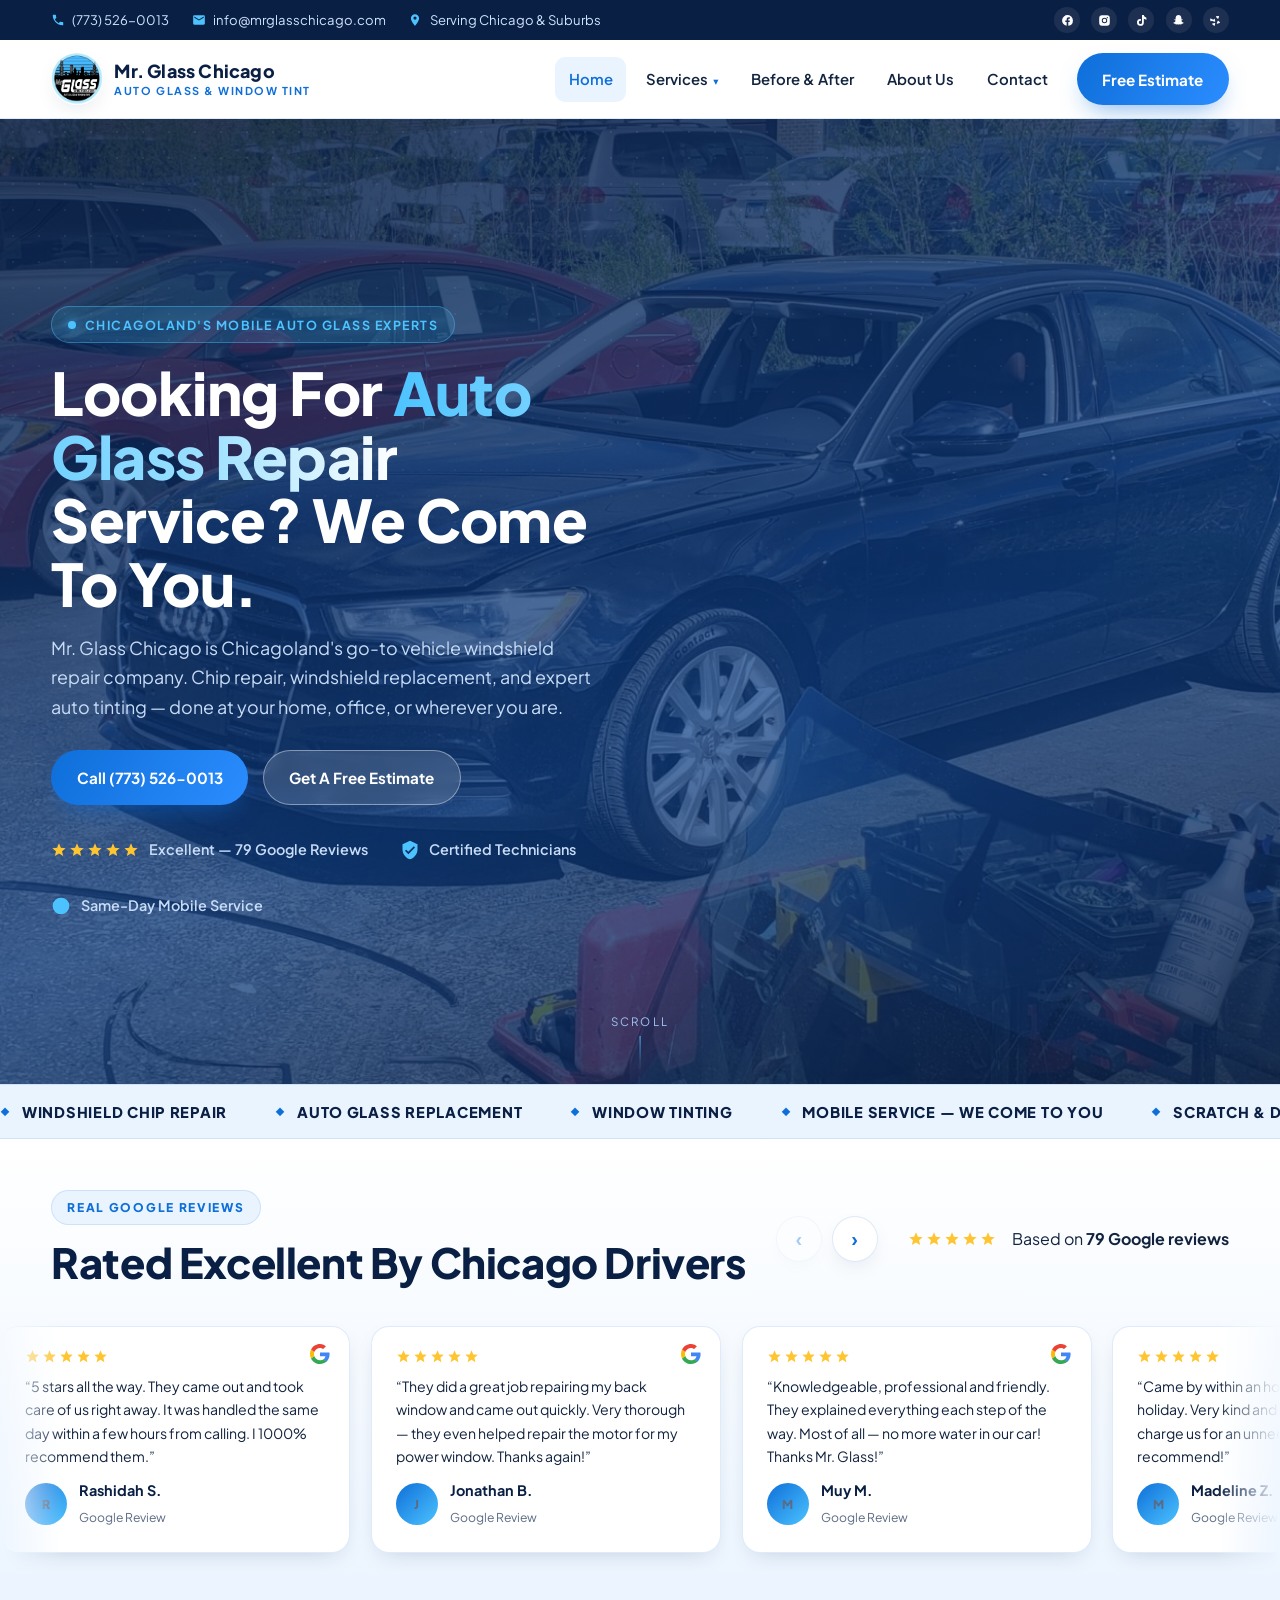
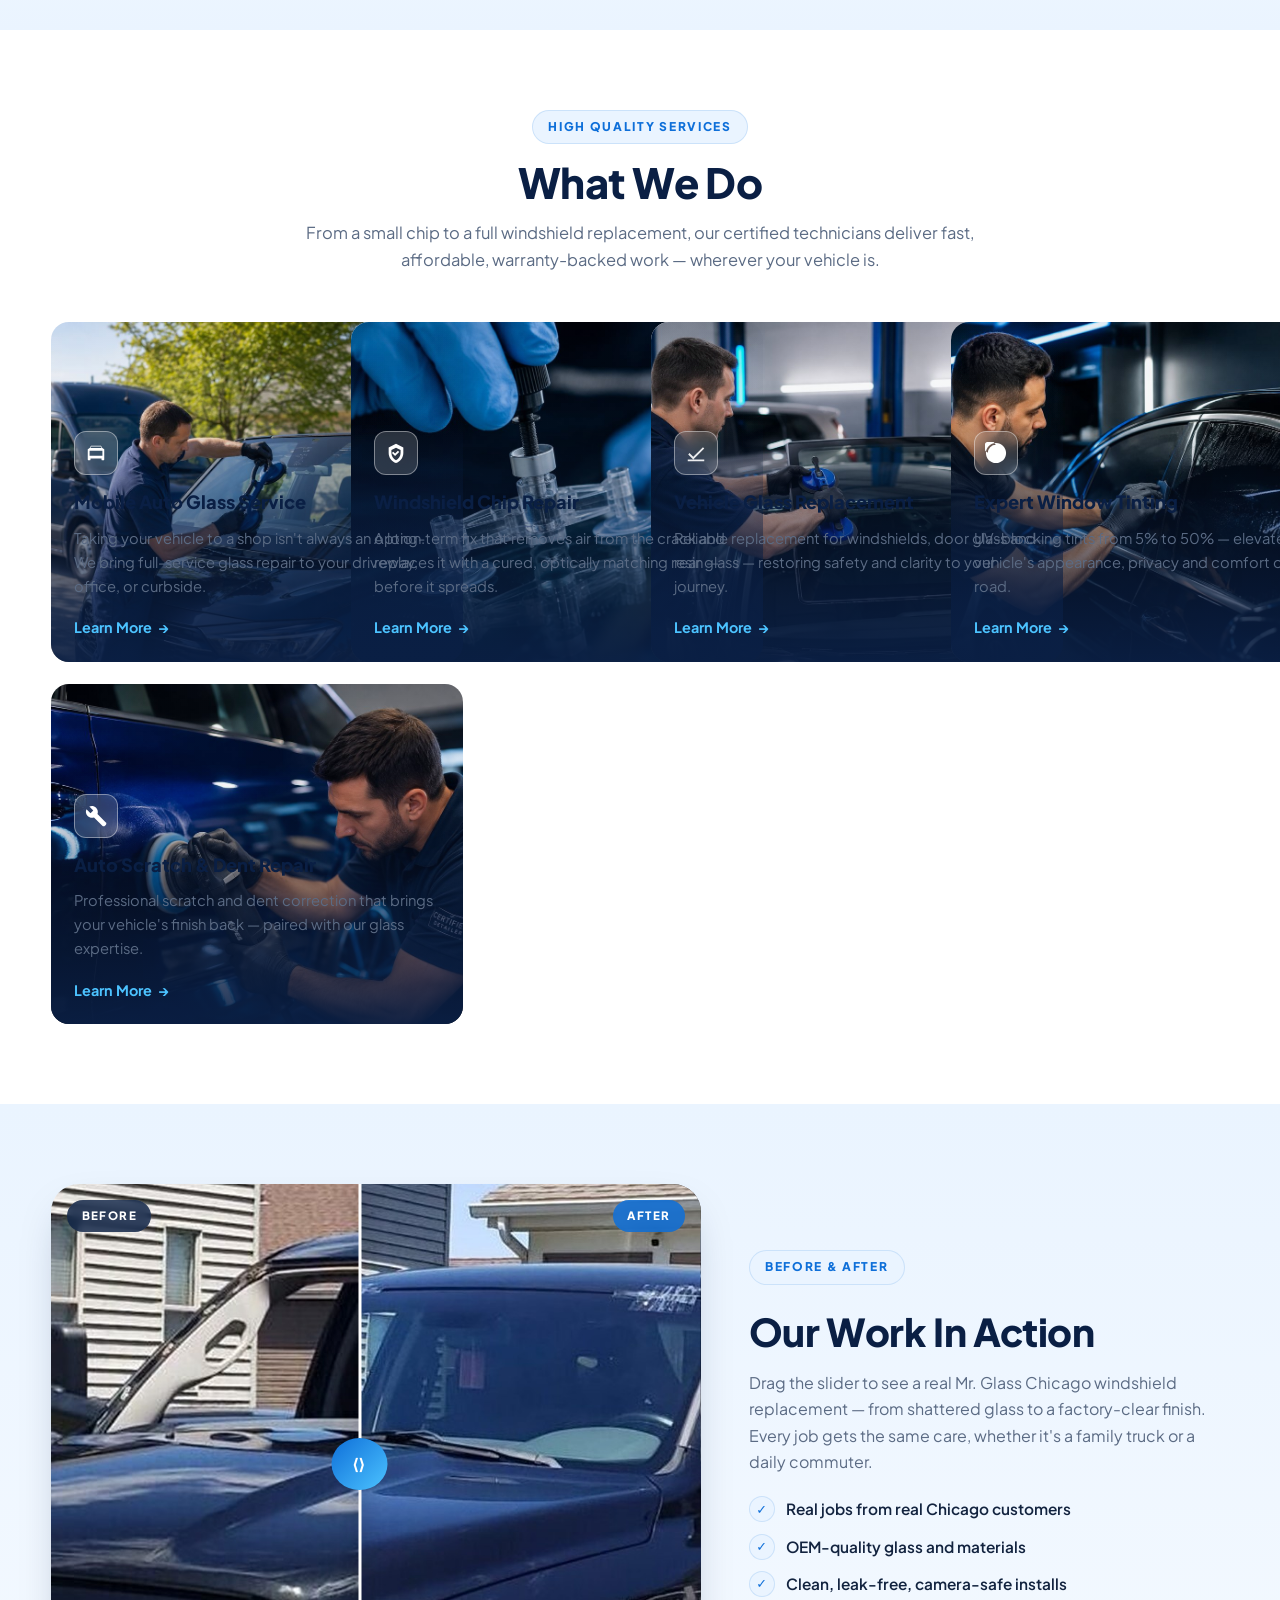
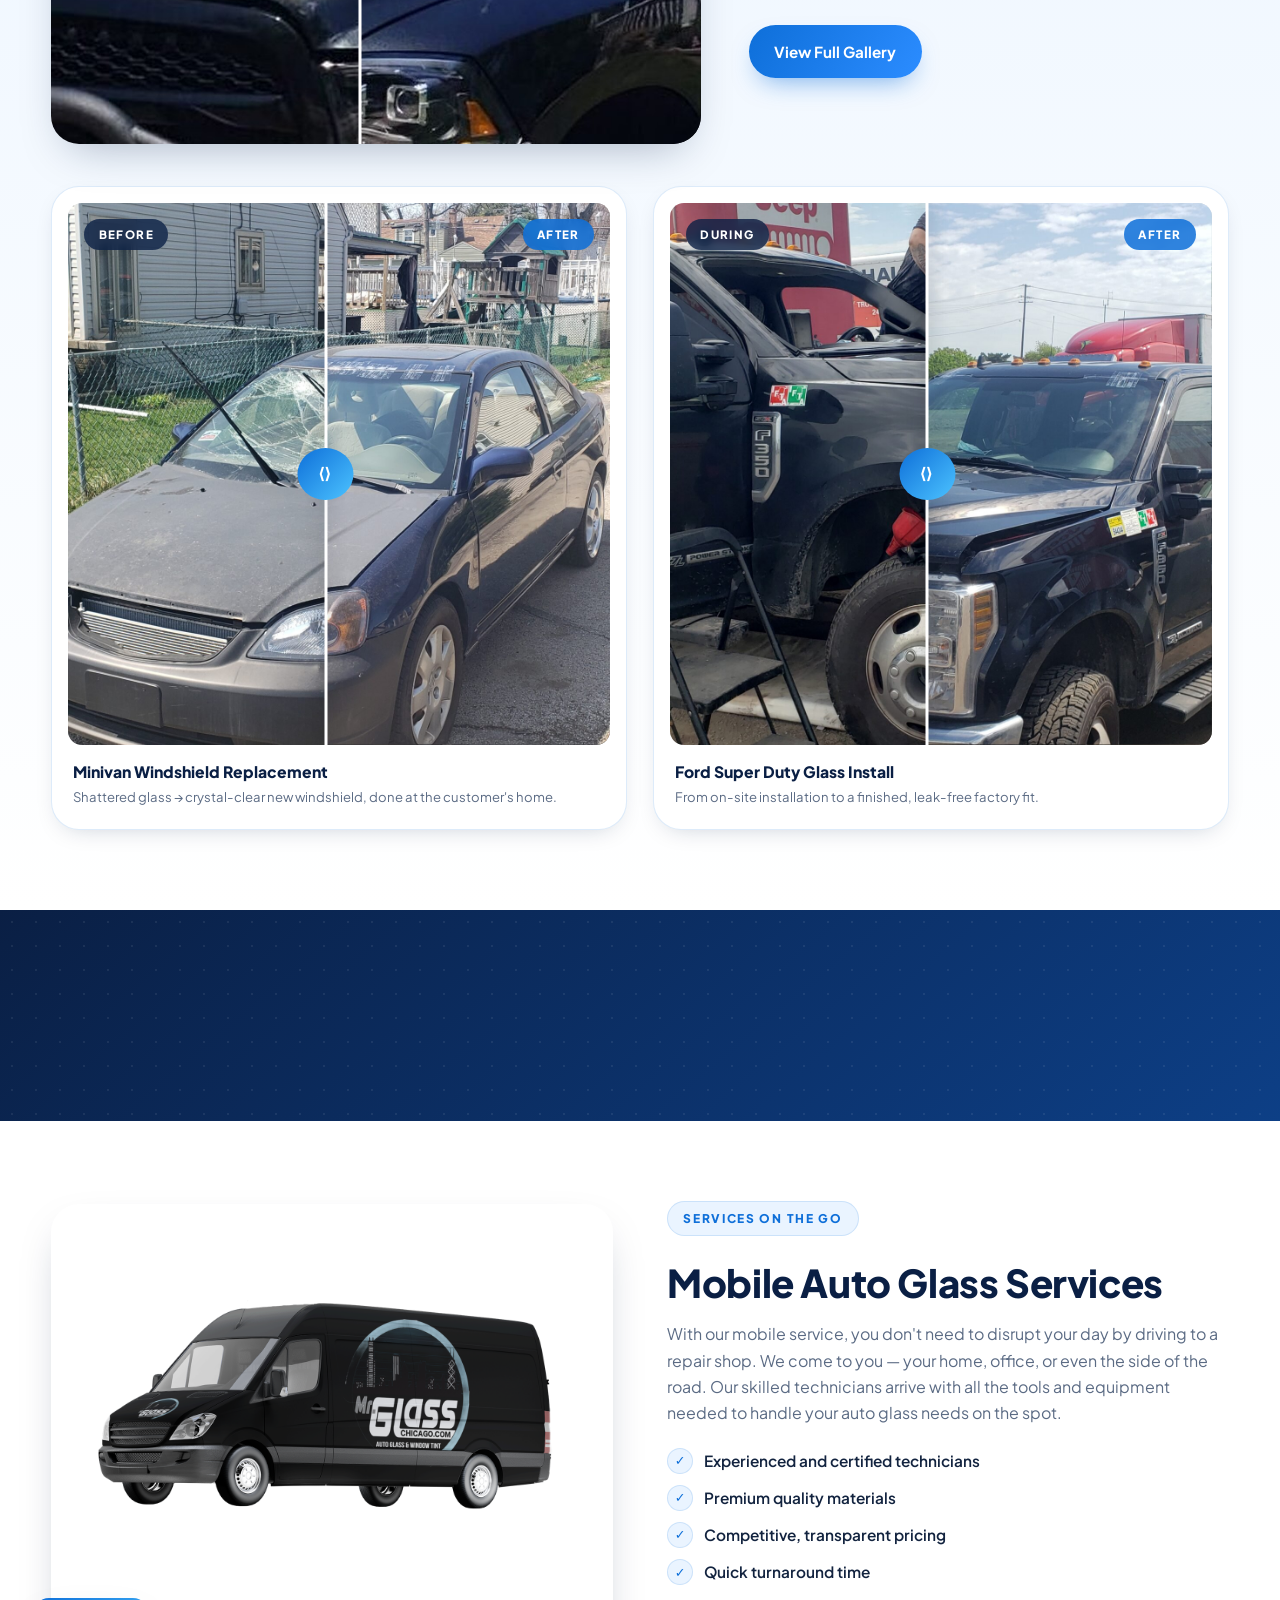
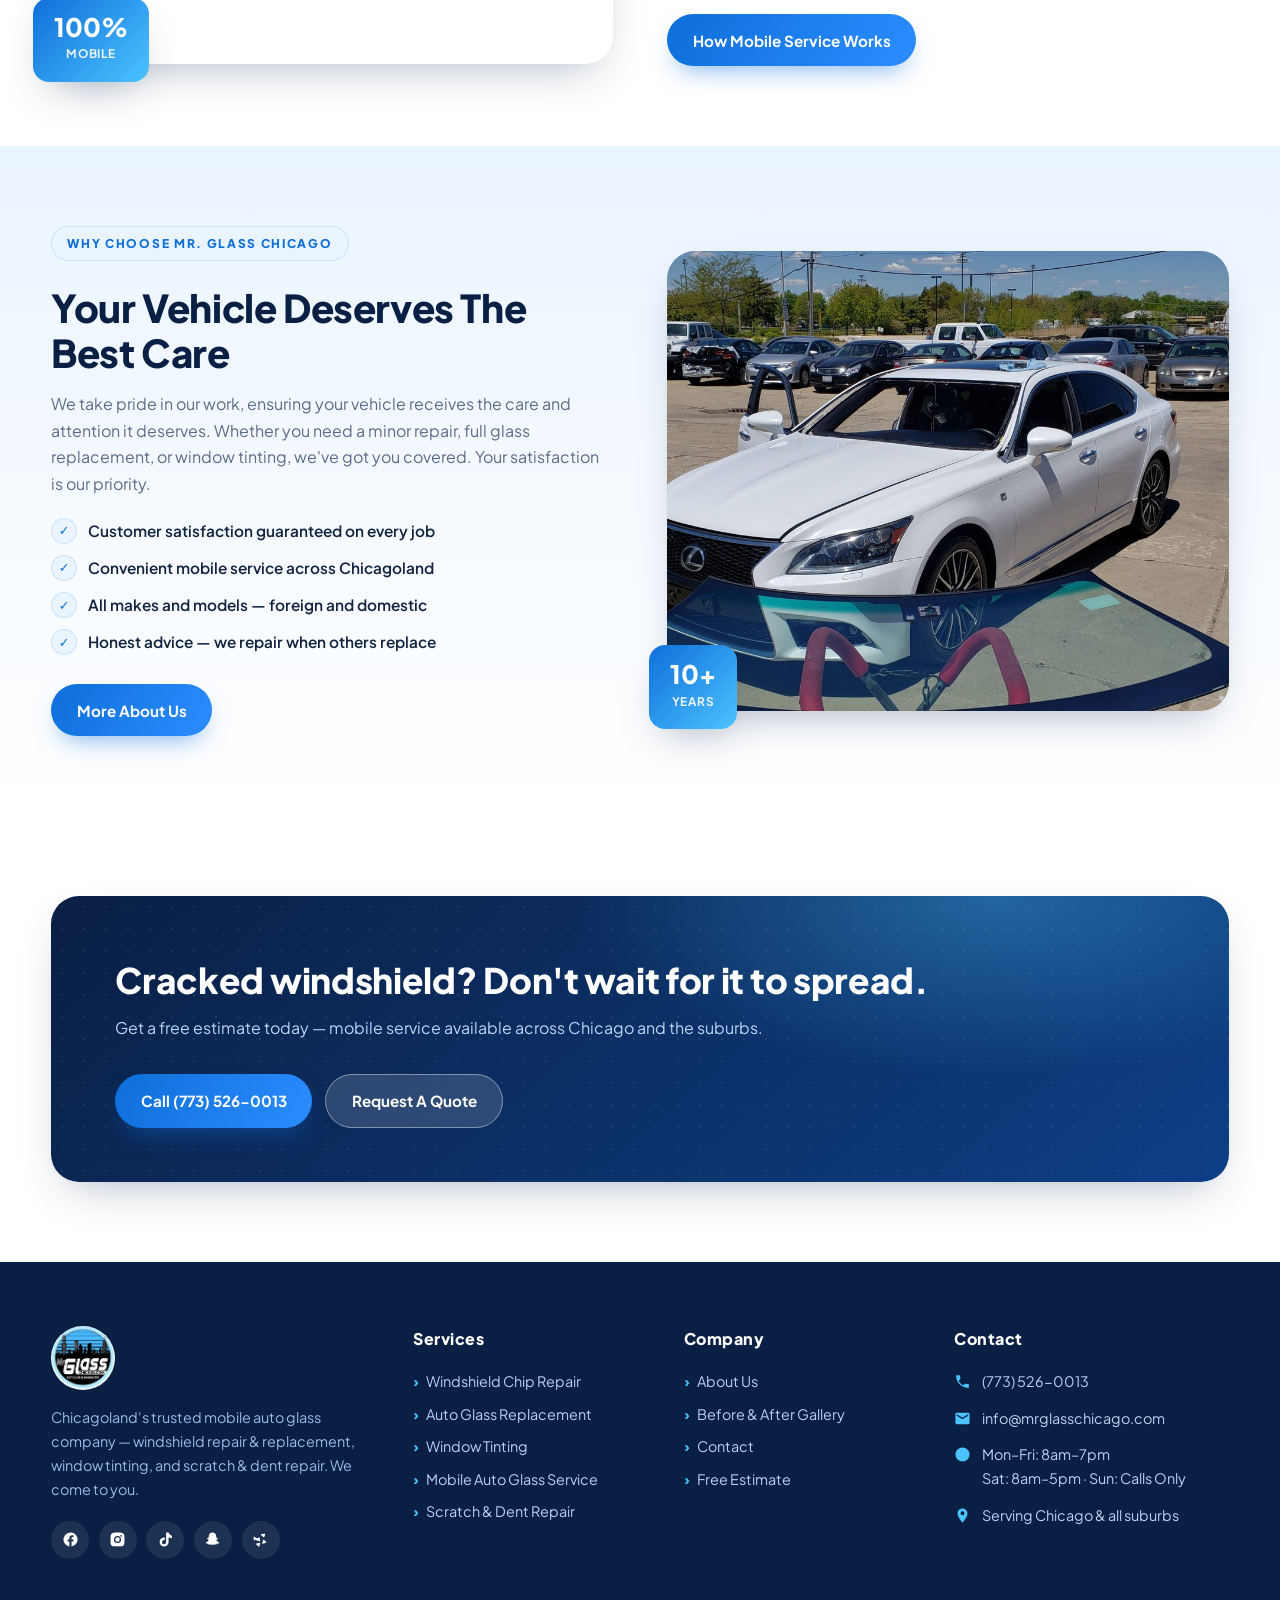
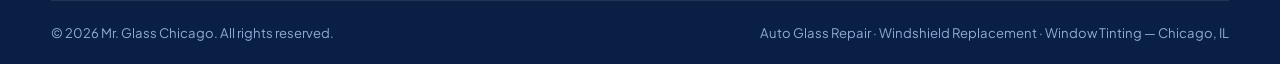
==== index.html @ 6ff84da3 "Mr. Glass Chicago — blue branded, animated, SEO-ready static website (10 pages, hero video, before/a" ====
<!DOCTYPE html>
<html lang="en">
<head>
<meta charset="UTF-8">
<meta name="viewport" content="width=device-width, initial-scale=1.0">
<title>Auto Glass Repair & Windshield Replacement Chicago | Mr. Glass Chicago</title>
<meta name="description" content="Mr. Glass Chicago — Chicagoland's mobile auto glass experts. Windshield chip repair, glass replacement, window tinting & scratch/dent repair. We come to you. Call (773) 526-0013 for a free estimate.">
<meta name="keywords" content="auto glass repair chicago, windshield replacement chicago, windshield chip repair, mobile auto glass service, window tinting chicago, car window repair, auto glass chicago">
<meta name="robots" content="index, follow">
<link rel="canonical" href="https://mrglasschicago.com/">
<meta name="theme-color" content="#0a1f44">
<!-- Open Graph -->
<meta property="og:type" content="website">
<meta property="og:site_name" content="Mr. Glass Chicago">
<meta property="og:title" content="Auto Glass Repair & Windshield Replacement Chicago | Mr. Glass Chicago">
<meta property="og:description" content="Chicagoland's mobile auto glass experts. Chip repair, windshield replacement, window tinting — we come to you. Free estimates: (773) 526-0013.">
<meta property="og:url" content="https://mrglasschicago.com/">
<meta property="og:image" content="https://mrglasschicago.com/assets/img/after-truck-windshield.jpg">
<meta property="og:locale" content="en_US">
<!-- Twitter -->
<meta name="twitter:card" content="summary_large_image">
<meta name="twitter:title" content="Auto Glass Repair & Windshield Replacement Chicago | Mr. Glass Chicago">
<meta name="twitter:description" content="Mobile auto glass repair, windshield replacement & window tinting across Chicago. We come to you — call (773) 526-0013.">
<meta name="twitter:image" content="https://mrglasschicago.com/assets/img/after-truck-windshield.jpg">
<link rel="icon" type="image/png" href="assets/img/logo.png">
<link rel="apple-touch-icon" href="assets/img/logo.png">
<link rel="preconnect" href="https://fonts.googleapis.com">
<link rel="preconnect" href="https://fonts.gstatic.com" crossorigin>
<link href="https://fonts.googleapis.com/css2?family=Plus+Jakarta+Sans:wght@400;600;700;800&display=swap" rel="stylesheet">
<link rel="stylesheet" href="assets/css/style.css">
<script type="application/ld+json">
{
  "@context": "https://schema.org",
  "@type": "AutoRepair",
  "name": "Mr. Glass Chicago",
  "image": "https://mrglasschicago.com/assets/img/logo.png",
  "url": "https://mrglasschicago.com/",
  "telephone": "+1-773-526-0013",
  "email": "info@mrglasschicago.com",
  "description": "Mobile auto glass repair, windshield replacement, window tinting and auto scratch & dent repair serving Chicago and the suburbs.",
  "areaServed": { "@type": "City", "name": "Chicago" },
  "address": { "@type": "PostalAddress", "addressLocality": "Chicago", "addressRegion": "IL", "addressCountry": "US" },
  "openingHoursSpecification": [
    { "@type": "OpeningHoursSpecification", "dayOfWeek": ["Monday","Tuesday","Wednesday","Thursday","Friday"], "opens": "08:00", "closes": "19:00" },
    { "@type": "OpeningHoursSpecification", "dayOfWeek": "Saturday", "opens": "08:00", "closes": "17:00" }
  ],
  "sameAs": [
    "https://www.facebook.com/mr.glasschicagoo",
    "https://www.instagram.com/mr.glasschicago",
    "https://www.tiktok.com/@mr.glass2020",
    "https://www.snapchat.com/add/mr.glass2020",
    "https://www.yelp.com/biz/mr-glass-chicago-chicago"
  ],
  "aggregateRating": { "@type": "AggregateRating", "ratingValue": "5.0", "reviewCount": "79" },
  "makesOffer": [
    { "@type": "Offer", "itemOffered": { "@type": "Service", "name": "Windshield Chip Repair" } },
    { "@type": "Offer", "itemOffered": { "@type": "Service", "name": "Auto Glass Replacement" } },
    { "@type": "Offer", "itemOffered": { "@type": "Service", "name": "Window Tinting" } },
    { "@type": "Offer", "itemOffered": { "@type": "Service", "name": "Mobile Auto Glass Service" } },
    { "@type": "Offer", "itemOffered": { "@type": "Service", "name": "Auto Scratch & Dent Repair" } }
  ]
}
</script>
</head>
<body>

<!-- Top bar -->
<div class="topbar">
  <div class="container">
    <div class="tb-left">
      <span class="tb-item"><svg viewBox="0 0 24 24"><path d="M6.6 10.8c1.4 2.8 3.8 5.1 6.6 6.6l2.2-2.2c.3-.3.7-.4 1-.2 1.1.4 2.3.6 3.6.6.6 0 1 .4 1 1V20c0 .6-.4 1-1 1C10.6 21 3 13.4 3 4c0-.6.4-1 1-1h3.5c.6 0 1 .4 1 1 0 1.2.2 2.4.6 3.6.1.3 0 .7-.2 1l-2.3 2.2z"/></svg><a href="tel:7735260013">(773) 526-0013</a></span>
      <span class="tb-item tb-hide-m"><svg viewBox="0 0 24 24"><path d="M20 4H4c-1.1 0-2 .9-2 2v12c0 1.1.9 2 2 2h16c1.1 0 2-.9 2-2V6c0-1.1-.9-2-2-2zm0 4-8 5-8-5V6l8 5 8-5v2z"/></svg><a href="mailto:info@mrglasschicago.com">info@mrglasschicago.com</a></span>
      <span class="tb-item tb-hide-m"><svg viewBox="0 0 24 24"><path d="M12 2C8.1 2 5 5.1 5 9c0 5.2 7 13 7 13s7-7.8 7-13c0-3.9-3.1-7-7-7zm0 9.5A2.5 2.5 0 1 1 12 6a2.5 2.5 0 0 1 0 5.5z"/></svg>Serving Chicago &amp; Suburbs</span>
    </div>
    <div class="tb-socials">
      <a href="https://www.facebook.com/mr.glasschicagoo" target="_blank" rel="noopener" aria-label="Facebook"><svg viewBox="0 0 24 24"><path d="M22 12a10 10 0 1 0-11.6 9.9v-7H7.9V12h2.5V9.8c0-2.5 1.5-3.9 3.8-3.9 1.1 0 2.2.2 2.2.2v2.5h-1.3c-1.2 0-1.6.8-1.6 1.6V12h2.8l-.4 2.9h-2.4v7A10 10 0 0 0 22 12z"/></svg></a>
      <a href="https://www.instagram.com/mr.glasschicago" target="_blank" rel="noopener" aria-label="Instagram"><svg viewBox="0 0 24 24"><path d="M12 2.2c3.2 0 3.6 0 4.8.1 3.3.1 4.8 1.7 4.9 4.9.1 1.3.1 1.6.1 4.8s0 3.6-.1 4.8c-.1 3.2-1.7 4.8-4.9 4.9-1.3.1-1.6.1-4.8.1s-3.6 0-4.8-.1c-3.3-.1-4.8-1.7-4.9-4.9-.1-1.3-.1-1.6-.1-4.8s0-3.6.1-4.8C2.4 4 4 2.4 7.2 2.3c1.2-.1 1.6-.1 4.8-.1zM12 7a5 5 0 1 0 0 10 5 5 0 0 0 0-10zm0 8.2a3.2 3.2 0 1 1 0-6.4 3.2 3.2 0 0 1 0 6.4zm5.2-9.6a1.2 1.2 0 1 0 0 2.4 1.2 1.2 0 0 0 0-2.4z"/></svg></a>
      <a href="https://www.tiktok.com/@mr.glass2020" target="_blank" rel="noopener" aria-label="TikTok"><svg viewBox="0 0 24 24"><path d="M19.6 5.8a4.8 4.8 0 0 1-2.9-2.6A4.7 4.7 0 0 1 16.3 2h-3.4v13.6a2.9 2.9 0 1 1-2-2.7V9.3a6.3 6.3 0 1 0 5.4 6.2V8.9a8 8 0 0 0 4.7 1.5V7a4.8 4.8 0 0 1-1.4-1.2z"/></svg></a>
      <a href="https://www.snapchat.com/add/mr.glass2020" target="_blank" rel="noopener" aria-label="Snapchat"><svg viewBox="0 0 24 24"><path d="M12 2c3 0 5.2 2.3 5.3 5.5l.1 2c.4.3 1 .5 1.5.4.4 0 .8.3.8.7 0 .5-.6.9-1.3 1.1-.3.1-.8.3-.9.6-.1.4.4 1.1.9 1.8.6.8 1.4 1.6 2.4 1.8.3.1.5.3.5.6 0 .9-1.7 1.3-3.3 1.5-.1.5-.3 1-.5 1.1-.3.2-.9.3-1.7.1-.5-.1-1-.3-1.6-.3-.6 0-1.3.5-2.2.5s-1.6-.5-2.2-.5c-.6 0-1.1.2-1.6.3-.8.2-1.4.1-1.7-.1-.2-.2-.4-.7-.5-1.1-1.6-.2-3.3-.6-3.3-1.5 0-.3.2-.5.5-.6 1-.2 1.8-1 2.4-1.8.5-.7 1-1.4.9-1.8-.1-.3-.6-.5-.9-.6-.7-.2-1.3-.6-1.3-1.1 0-.4.4-.7.8-.7.5.1 1.1-.1 1.5-.4l.1-2C6.8 4.3 9 2 12 2z"/></svg></a>
      <a href="https://www.yelp.com/biz/mr-glass-chicago-chicago" target="_blank" rel="noopener" aria-label="Yelp"><svg viewBox="0 0 24 24"><path d="M20.2 15.4c.3.5-.2 1-.7 1.1l-4.3 1.4c-.6.2-1.1-.3-.9-.9l1.7-4.3c.2-.5.9-.6 1.2-.1l3 2.8zm-2.9-7.1c-.1.6-.8.8-1.2.4l-3.2-3.2c-.4-.4-.2-1.1.4-1.2l4.5-.5c.6-.1 1 .5.8 1l-1.3 3.5zM11.5 13.4c.2.6-.4 1.1-1 .9L6.1 13c-.6-.2-.7-.9-.2-1.2l3.7-2.7c.5-.3 1.1 0 1.1.6l.8 3.7zm-1 8c0 .6-.7.9-1.1.5l-3.4-3c-.4-.4-.3-1.1.3-1.2l4.2-1.1c.6-.1 1.1.4 1 1l-1 3.8zm-6.8-8.2c-.5.3-1.1 0-1.1-.6L2 8.9c0-.6.6-1 1.1-.7l4 1.9c.5.2.6 1 .1 1.3l-3.5 1.8z"/></svg></a>
    </div>
  </div>
</div>

<!-- Header -->
<header class="site-header">
  <div class="container">
    <nav class="nav" aria-label="Main navigation">
      <a href="index.html" class="brand" aria-label="Mr. Glass Chicago home">
        <img src="assets/img/logo.png" alt="Mr. Glass Chicago logo — auto glass and window tint" width="52" height="52">
        <span class="brand-txt"><strong>Mr. Glass Chicago</strong><span>Auto Glass &amp; Window Tint</span></span>
      </a>
      <ul class="nav-links">
        <li><a class="nl active" href="index.html">Home</a></li>
        <li class="has-drop">
          <a class="nl" href="services.html">Services</a>
          <div class="dropdown">
            <a href="windshield-chip-repair.html">Windshield Chip Repair</a>
            <a href="auto-glass-replacement.html">Auto Glass Replacement</a>
            <a href="window-tinting.html">Window Tinting</a>
            <a href="mobile-auto-glass-service.html">Mobile Auto Glass Service</a>
            <a href="scratch-dent-repair.html">Auto Scratch &amp; Dent Repair</a>
          </div>
        </li>
        <li><a class="nl" href="gallery.html">Before &amp; After</a></li>
        <li><a class="nl" href="about.html">About Us</a></li>
        <li><a class="nl" href="contact.html">Contact</a></li>
        <li class="nav-cta" style="margin-left:.6rem">
          <a class="btn btn-primary btn-quote-d" href="contact.html">Free Estimate</a>
        </li>
      </ul>
      <button class="hamburger" aria-label="Toggle menu"><span></span><span></span><span></span></button>
    </nav>
  </div>
</header>

<!-- Hero -->
<section class="hero">
  <div class="hero-video-bg">
    <iframe src="https://www.youtube.com/embed/nCePiSYgcdY?autoplay=1&amp;mute=1&amp;loop=1&amp;playlist=nCePiSYgcdY&amp;start=82&amp;end=150&amp;controls=0&amp;rel=0&amp;modestbranding=1&amp;playsinline=1&amp;disablekb=1&amp;fs=0&amp;iv_load_policy=3" title="Mr. Glass Chicago auto glass work in action" allow="autoplay; encrypted-media" loading="eager" tabindex="-1" aria-hidden="true"></iframe>
  </div>
  <div class="hero-video-overlay"></div>
  <div class="container">
    <div class="hero-inner">
      <span class="eyebrow">Chicagoland's Mobile Auto Glass Experts</span>
      <h1>Looking For <span class="grad">Auto Glass Repair</span> Service? We Come To You.</h1>
      <p class="lead">Mr. Glass Chicago is Chicagoland's go-to vehicle windshield repair company. Chip repair, windshield replacement, and expert auto tinting — done at your home, office, or wherever you are.</p>
      <div class="hero-actions">
        <a class="btn btn-primary" href="tel:7735260013">Call (773) 526-0013</a>
        <a class="btn btn-light" href="contact.html">Get A Free Estimate</a>
      </div>
      <div class="hero-trust">
        <span class="trust-item">
          <span class="stars"><svg viewBox="0 0 24 24"><path d="M12 17.3 18.2 21l-1.6-7L22 9.2l-7.2-.6L12 2 9.2 8.6 2 9.2l5.5 4.8-1.7 7z"/></svg><svg viewBox="0 0 24 24"><path d="M12 17.3 18.2 21l-1.6-7L22 9.2l-7.2-.6L12 2 9.2 8.6 2 9.2l5.5 4.8-1.7 7z"/></svg><svg viewBox="0 0 24 24"><path d="M12 17.3 18.2 21l-1.6-7L22 9.2l-7.2-.6L12 2 9.2 8.6 2 9.2l5.5 4.8-1.7 7z"/></svg><svg viewBox="0 0 24 24"><path d="M12 17.3 18.2 21l-1.6-7L22 9.2l-7.2-.6L12 2 9.2 8.6 2 9.2l5.5 4.8-1.7 7z"/></svg><svg viewBox="0 0 24 24"><path d="M12 17.3 18.2 21l-1.6-7L22 9.2l-7.2-.6L12 2 9.2 8.6 2 9.2l5.5 4.8-1.7 7z"/></svg></span>
          Excellent — 79 Google Reviews
        </span>
        <span class="trust-item"><svg viewBox="0 0 24 24"><path d="M12 1 3 5v6c0 5.6 3.8 10.7 9 12 5.2-1.3 9-6.4 9-12V5l-9-4zm-2 16-4-4 1.4-1.4L10 14.2l6.6-6.6L18 9l-8 8z"/></svg>Certified Technicians</span>
        <span class="trust-item"><svg viewBox="0 0 24 24"><path d="M12 2a10 10 0 1 0 0 20 10 10 0 0 0 0-20zm1 5h-2v6l5.2 3.1 1-1.7-4.2-2.4V7z"/></svg>Same-Day Mobile Service</span>
      </div>
    </div>
  </div>
  <span class="scroll-hint" aria-hidden="true">Scroll</span>
</section>

<!-- Marquee strip -->
<div class="strip" aria-hidden="true">
  <div class="strip-track">
    <span>Windshield Chip Repair</span><span>Auto Glass Replacement</span><span>Window Tinting</span><span>Mobile Service — We Come To You</span><span>Scratch &amp; Dent Repair</span><span>Free Estimates</span>
    <span>Windshield Chip Repair</span><span>Auto Glass Replacement</span><span>Window Tinting</span><span>Mobile Service — We Come To You</span><span>Scratch &amp; Dent Repair</span><span>Free Estimates</span>
  </div>
</div>


<!-- Real Google Reviews Marquee -->
<section class="rev-marquee-sec" id="reviews">
  <div class="container">
    <div class="rev-marquee-head">
      <div class="sec-head">
        <span class="tag">Real Google Reviews</span>
        <h2>Rated Excellent By Chicago Drivers</h2>
      </div>
      <div class="rev-arrows">
        <button class="rev-arrow rev-prev" aria-label="Previous reviews">&#8249;</button>
        <button class="rev-arrow rev-next" aria-label="Next reviews">&#8250;</button>
      </div>
      <div class="rev-badge" style="margin:0">
        <span class="stars"><svg viewBox="0 0 24 24"><path d="M12 17.3 18.2 21l-1.6-7L22 9.2l-7.2-.6L12 2 9.2 8.6 2 9.2l5.5 4.8-1.7 7z"/></svg><svg viewBox="0 0 24 24"><path d="M12 17.3 18.2 21l-1.6-7L22 9.2l-7.2-.6L12 2 9.2 8.6 2 9.2l5.5 4.8-1.7 7z"/></svg><svg viewBox="0 0 24 24"><path d="M12 17.3 18.2 21l-1.6-7L22 9.2l-7.2-.6L12 2 9.2 8.6 2 9.2l5.5 4.8-1.7 7z"/></svg><svg viewBox="0 0 24 24"><path d="M12 17.3 18.2 21l-1.6-7L22 9.2l-7.2-.6L12 2 9.2 8.6 2 9.2l5.5 4.8-1.7 7z"/></svg><svg viewBox="0 0 24 24"><path d="M12 17.3 18.2 21l-1.6-7L22 9.2l-7.2-.6L12 2 9.2 8.6 2 9.2l5.5 4.8-1.7 7z"/></svg></span>
        <span>Based on <strong>79 Google reviews</strong></span>
      </div>
    </div>
  </div>
  <div class="rev-marquee">
    <div class="rev-viewport">
    <div class="rev-track">
      <article class="rev-m-card">
        <svg class="g-badge" viewBox="0 0 24 24" aria-hidden="true"><path fill="#4285F4" d="M23.5 12.3c0-.9-.1-1.5-.3-2.2H12v4.5h6.5c-.1 1.1-.8 2.7-2.4 3.8l3.7 2.9c2.2-2.1 3.7-5.1 3.7-9z"/><path fill="#34A853" d="M12 24c3.2 0 5.9-1.1 7.9-2.9l-3.7-2.9c-1 .7-2.4 1.2-4.2 1.2-3.2 0-5.9-2.2-6.9-5.1l-3.9 3C3.3 21.3 7.3 24 12 24z"/><path fill="#FBBC05" d="M5.1 14.3c-.2-.7-.4-1.5-.4-2.3s.1-1.6.4-2.3l-3.9-3C.4 8.2 0 10 0 12s.4 3.8 1.2 5.3l3.9-3z"/><path fill="#EA4335" d="M12 4.7c1.8 0 3 .8 3.7 1.4l3.3-3.2C17.9 1.1 15.2 0 12 0 7.3 0 3.3 2.7 1.2 6.7l3.9 3c1-2.9 3.7-5 6.9-5z"/></svg>
        <div class="rev-stars"><svg viewBox="0 0 24 24"><path d="M12 17.3 18.2 21l-1.6-7L22 9.2l-7.2-.6L12 2 9.2 8.6 2 9.2l5.5 4.8-1.7 7z"/></svg><svg viewBox="0 0 24 24"><path d="M12 17.3 18.2 21l-1.6-7L22 9.2l-7.2-.6L12 2 9.2 8.6 2 9.2l5.5 4.8-1.7 7z"/></svg><svg viewBox="0 0 24 24"><path d="M12 17.3 18.2 21l-1.6-7L22 9.2l-7.2-.6L12 2 9.2 8.6 2 9.2l5.5 4.8-1.7 7z"/></svg><svg viewBox="0 0 24 24"><path d="M12 17.3 18.2 21l-1.6-7L22 9.2l-7.2-.6L12 2 9.2 8.6 2 9.2l5.5 4.8-1.7 7z"/></svg><svg viewBox="0 0 24 24"><path d="M12 17.3 18.2 21l-1.6-7L22 9.2l-7.2-.6L12 2 9.2 8.6 2 9.2l5.5 4.8-1.7 7z"/></svg></div>
        <p>&ldquo;5 stars all the way. They came out and took care of us right away. It was handled the same day within a few hours from calling. I 1000% recommend them.&rdquo;</p>
        <div class="rev-who"><span class="rev-ava">R</span><div><strong>Rashidah S.</strong><span>Google Review</span></div></div>
      </article>
      <article class="rev-m-card">
        <svg class="g-badge" viewBox="0 0 24 24" aria-hidden="true"><path fill="#4285F4" d="M23.5 12.3c0-.9-.1-1.5-.3-2.2H12v4.5h6.5c-.1 1.1-.8 2.7-2.4 3.8l3.7 2.9c2.2-2.1 3.7-5.1 3.7-9z"/><path fill="#34A853" d="M12 24c3.2 0 5.9-1.1 7.9-2.9l-3.7-2.9c-1 .7-2.4 1.2-4.2 1.2-3.2 0-5.9-2.2-6.9-5.1l-3.9 3C3.3 21.3 7.3 24 12 24z"/><path fill="#FBBC05" d="M5.1 14.3c-.2-.7-.4-1.5-.4-2.3s.1-1.6.4-2.3l-3.9-3C.4 8.2 0 10 0 12s.4 3.8 1.2 5.3l3.9-3z"/><path fill="#EA4335" d="M12 4.7c1.8 0 3 .8 3.7 1.4l3.3-3.2C17.9 1.1 15.2 0 12 0 7.3 0 3.3 2.7 1.2 6.7l3.9 3c1-2.9 3.7-5 6.9-5z"/></svg>
        <div class="rev-stars"><svg viewBox="0 0 24 24"><path d="M12 17.3 18.2 21l-1.6-7L22 9.2l-7.2-.6L12 2 9.2 8.6 2 9.2l5.5 4.8-1.7 7z"/></svg><svg viewBox="0 0 24 24"><path d="M12 17.3 18.2 21l-1.6-7L22 9.2l-7.2-.6L12 2 9.2 8.6 2 9.2l5.5 4.8-1.7 7z"/></svg><svg viewBox="0 0 24 24"><path d="M12 17.3 18.2 21l-1.6-7L22 9.2l-7.2-.6L12 2 9.2 8.6 2 9.2l5.5 4.8-1.7 7z"/></svg><svg viewBox="0 0 24 24"><path d="M12 17.3 18.2 21l-1.6-7L22 9.2l-7.2-.6L12 2 9.2 8.6 2 9.2l5.5 4.8-1.7 7z"/></svg><svg viewBox="0 0 24 24"><path d="M12 17.3 18.2 21l-1.6-7L22 9.2l-7.2-.6L12 2 9.2 8.6 2 9.2l5.5 4.8-1.7 7z"/></svg></div>
        <p>&ldquo;They did a great job repairing my back window and came out quickly. Very thorough — they even helped repair the motor for my power window. Thanks again!&rdquo;</p>
        <div class="rev-who"><span class="rev-ava">J</span><div><strong>Jonathan B.</strong><span>Google Review</span></div></div>
      </article>
      <article class="rev-m-card">
        <svg class="g-badge" viewBox="0 0 24 24" aria-hidden="true"><path fill="#4285F4" d="M23.5 12.3c0-.9-.1-1.5-.3-2.2H12v4.5h6.5c-.1 1.1-.8 2.7-2.4 3.8l3.7 2.9c2.2-2.1 3.7-5.1 3.7-9z"/><path fill="#34A853" d="M12 24c3.2 0 5.9-1.1 7.9-2.9l-3.7-2.9c-1 .7-2.4 1.2-4.2 1.2-3.2 0-5.9-2.2-6.9-5.1l-3.9 3C3.3 21.3 7.3 24 12 24z"/><path fill="#FBBC05" d="M5.1 14.3c-.2-.7-.4-1.5-.4-2.3s.1-1.6.4-2.3l-3.9-3C.4 8.2 0 10 0 12s.4 3.8 1.2 5.3l3.9-3z"/><path fill="#EA4335" d="M12 4.7c1.8 0 3 .8 3.7 1.4l3.3-3.2C17.9 1.1 15.2 0 12 0 7.3 0 3.3 2.7 1.2 6.7l3.9 3c1-2.9 3.7-5 6.9-5z"/></svg>
        <div class="rev-stars"><svg viewBox="0 0 24 24"><path d="M12 17.3 18.2 21l-1.6-7L22 9.2l-7.2-.6L12 2 9.2 8.6 2 9.2l5.5 4.8-1.7 7z"/></svg><svg viewBox="0 0 24 24"><path d="M12 17.3 18.2 21l-1.6-7L22 9.2l-7.2-.6L12 2 9.2 8.6 2 9.2l5.5 4.8-1.7 7z"/></svg><svg viewBox="0 0 24 24"><path d="M12 17.3 18.2 21l-1.6-7L22 9.2l-7.2-.6L12 2 9.2 8.6 2 9.2l5.5 4.8-1.7 7z"/></svg><svg viewBox="0 0 24 24"><path d="M12 17.3 18.2 21l-1.6-7L22 9.2l-7.2-.6L12 2 9.2 8.6 2 9.2l5.5 4.8-1.7 7z"/></svg><svg viewBox="0 0 24 24"><path d="M12 17.3 18.2 21l-1.6-7L22 9.2l-7.2-.6L12 2 9.2 8.6 2 9.2l5.5 4.8-1.7 7z"/></svg></div>
        <p>&ldquo;Knowledgeable, professional and friendly. They explained everything each step of the way. Most of all — no more water in our car! Thanks Mr. Glass!&rdquo;</p>
        <div class="rev-who"><span class="rev-ava">M</span><div><strong>Muy M.</strong><span>Google Review</span></div></div>
      </article>
      <article class="rev-m-card">
        <svg class="g-badge" viewBox="0 0 24 24" aria-hidden="true"><path fill="#4285F4" d="M23.5 12.3c0-.9-.1-1.5-.3-2.2H12v4.5h6.5c-.1 1.1-.8 2.7-2.4 3.8l3.7 2.9c2.2-2.1 3.7-5.1 3.7-9z"/><path fill="#34A853" d="M12 24c3.2 0 5.9-1.1 7.9-2.9l-3.7-2.9c-1 .7-2.4 1.2-4.2 1.2-3.2 0-5.9-2.2-6.9-5.1l-3.9 3C3.3 21.3 7.3 24 12 24z"/><path fill="#FBBC05" d="M5.1 14.3c-.2-.7-.4-1.5-.4-2.3s.1-1.6.4-2.3l-3.9-3C.4 8.2 0 10 0 12s.4 3.8 1.2 5.3l3.9-3z"/><path fill="#EA4335" d="M12 4.7c1.8 0 3 .8 3.7 1.4l3.3-3.2C17.9 1.1 15.2 0 12 0 7.3 0 3.3 2.7 1.2 6.7l3.9 3c1-2.9 3.7-5 6.9-5z"/></svg>
        <div class="rev-stars"><svg viewBox="0 0 24 24"><path d="M12 17.3 18.2 21l-1.6-7L22 9.2l-7.2-.6L12 2 9.2 8.6 2 9.2l5.5 4.8-1.7 7z"/></svg><svg viewBox="0 0 24 24"><path d="M12 17.3 18.2 21l-1.6-7L22 9.2l-7.2-.6L12 2 9.2 8.6 2 9.2l5.5 4.8-1.7 7z"/></svg><svg viewBox="0 0 24 24"><path d="M12 17.3 18.2 21l-1.6-7L22 9.2l-7.2-.6L12 2 9.2 8.6 2 9.2l5.5 4.8-1.7 7z"/></svg><svg viewBox="0 0 24 24"><path d="M12 17.3 18.2 21l-1.6-7L22 9.2l-7.2-.6L12 2 9.2 8.6 2 9.2l5.5 4.8-1.7 7z"/></svg><svg viewBox="0 0 24 24"><path d="M12 17.3 18.2 21l-1.6-7L22 9.2l-7.2-.6L12 2 9.2 8.6 2 9.2l5.5 4.8-1.7 7z"/></svg></div>
        <p>&ldquo;Came by within an hour of us calling — on a holiday. Very kind and professional, and didn’t charge us for an unneeded repair. Highly recommend!&rdquo;</p>
        <div class="rev-who"><span class="rev-ava">M</span><div><strong>Madeline Z.</strong><span>Google Review</span></div></div>
      </article>
      <article class="rev-m-card">
        <svg class="g-badge" viewBox="0 0 24 24" aria-hidden="true"><path fill="#4285F4" d="M23.5 12.3c0-.9-.1-1.5-.3-2.2H12v4.5h6.5c-.1 1.1-.8 2.7-2.4 3.8l3.7 2.9c2.2-2.1 3.7-5.1 3.7-9z"/><path fill="#34A853" d="M12 24c3.2 0 5.9-1.1 7.9-2.9l-3.7-2.9c-1 .7-2.4 1.2-4.2 1.2-3.2 0-5.9-2.2-6.9-5.1l-3.9 3C3.3 21.3 7.3 24 12 24z"/><path fill="#FBBC05" d="M5.1 14.3c-.2-.7-.4-1.5-.4-2.3s.1-1.6.4-2.3l-3.9-3C.4 8.2 0 10 0 12s.4 3.8 1.2 5.3l3.9-3z"/><path fill="#EA4335" d="M12 4.7c1.8 0 3 .8 3.7 1.4l3.3-3.2C17.9 1.1 15.2 0 12 0 7.3 0 3.3 2.7 1.2 6.7l3.9 3c1-2.9 3.7-5 6.9-5z"/></svg>
        <div class="rev-stars"><svg viewBox="0 0 24 24"><path d="M12 17.3 18.2 21l-1.6-7L22 9.2l-7.2-.6L12 2 9.2 8.6 2 9.2l5.5 4.8-1.7 7z"/></svg><svg viewBox="0 0 24 24"><path d="M12 17.3 18.2 21l-1.6-7L22 9.2l-7.2-.6L12 2 9.2 8.6 2 9.2l5.5 4.8-1.7 7z"/></svg><svg viewBox="0 0 24 24"><path d="M12 17.3 18.2 21l-1.6-7L22 9.2l-7.2-.6L12 2 9.2 8.6 2 9.2l5.5 4.8-1.7 7z"/></svg><svg viewBox="0 0 24 24"><path d="M12 17.3 18.2 21l-1.6-7L22 9.2l-7.2-.6L12 2 9.2 8.6 2 9.2l5.5 4.8-1.7 7z"/></svg><svg viewBox="0 0 24 24"><path d="M12 17.3 18.2 21l-1.6-7L22 9.2l-7.2-.6L12 2 9.2 8.6 2 9.2l5.5 4.8-1.7 7z"/></svg></div>
        <p>&ldquo;My rear window was busted into at night. Mr. Glass came to my home and replaced it the next day. Very happy with the price and service — he even cleaned the back seat.&rdquo;</p>
        <div class="rev-who"><span class="rev-ava">D</span><div><strong>David M.</strong><span>Google Review</span></div></div>
      </article>
      <article class="rev-m-card">
        <svg class="g-badge" viewBox="0 0 24 24" aria-hidden="true"><path fill="#4285F4" d="M23.5 12.3c0-.9-.1-1.5-.3-2.2H12v4.5h6.5c-.1 1.1-.8 2.7-2.4 3.8l3.7 2.9c2.2-2.1 3.7-5.1 3.7-9z"/><path fill="#34A853" d="M12 24c3.2 0 5.9-1.1 7.9-2.9l-3.7-2.9c-1 .7-2.4 1.2-4.2 1.2-3.2 0-5.9-2.2-6.9-5.1l-3.9 3C3.3 21.3 7.3 24 12 24z"/><path fill="#FBBC05" d="M5.1 14.3c-.2-.7-.4-1.5-.4-2.3s.1-1.6.4-2.3l-3.9-3C.4 8.2 0 10 0 12s.4 3.8 1.2 5.3l3.9-3z"/><path fill="#EA4335" d="M12 4.7c1.8 0 3 .8 3.7 1.4l3.3-3.2C17.9 1.1 15.2 0 12 0 7.3 0 3.3 2.7 1.2 6.7l3.9 3c1-2.9 3.7-5 6.9-5z"/></svg>
        <div class="rev-stars"><svg viewBox="0 0 24 24"><path d="M12 17.3 18.2 21l-1.6-7L22 9.2l-7.2-.6L12 2 9.2 8.6 2 9.2l5.5 4.8-1.7 7z"/></svg><svg viewBox="0 0 24 24"><path d="M12 17.3 18.2 21l-1.6-7L22 9.2l-7.2-.6L12 2 9.2 8.6 2 9.2l5.5 4.8-1.7 7z"/></svg><svg viewBox="0 0 24 24"><path d="M12 17.3 18.2 21l-1.6-7L22 9.2l-7.2-.6L12 2 9.2 8.6 2 9.2l5.5 4.8-1.7 7z"/></svg><svg viewBox="0 0 24 24"><path d="M12 17.3 18.2 21l-1.6-7L22 9.2l-7.2-.6L12 2 9.2 8.6 2 9.2l5.5 4.8-1.7 7z"/></svg><svg viewBox="0 0 24 24"><path d="M12 17.3 18.2 21l-1.6-7L22 9.2l-7.2-.6L12 2 9.2 8.6 2 9.2l5.5 4.8-1.7 7z"/></svg></div>
        <p>&ldquo;Super professional and responsive. Willing to answer any questions I had, works fast and definitely knows what he is doing. Highly recommend his work!&rdquo;</p>
        <div class="rev-who"><span class="rev-ava">A</span><div><strong>Angie I.</strong><span>Google Review</span></div></div>
      </article>
      <article class="rev-m-card">
        <svg class="g-badge" viewBox="0 0 24 24" aria-hidden="true"><path fill="#4285F4" d="M23.5 12.3c0-.9-.1-1.5-.3-2.2H12v4.5h6.5c-.1 1.1-.8 2.7-2.4 3.8l3.7 2.9c2.2-2.1 3.7-5.1 3.7-9z"/><path fill="#34A853" d="M12 24c3.2 0 5.9-1.1 7.9-2.9l-3.7-2.9c-1 .7-2.4 1.2-4.2 1.2-3.2 0-5.9-2.2-6.9-5.1l-3.9 3C3.3 21.3 7.3 24 12 24z"/><path fill="#FBBC05" d="M5.1 14.3c-.2-.7-.4-1.5-.4-2.3s.1-1.6.4-2.3l-3.9-3C.4 8.2 0 10 0 12s.4 3.8 1.2 5.3l3.9-3z"/><path fill="#EA4335" d="M12 4.7c1.8 0 3 .8 3.7 1.4l3.3-3.2C17.9 1.1 15.2 0 12 0 7.3 0 3.3 2.7 1.2 6.7l3.9 3c1-2.9 3.7-5 6.9-5z"/></svg>
        <div class="rev-stars"><svg viewBox="0 0 24 24"><path d="M12 17.3 18.2 21l-1.6-7L22 9.2l-7.2-.6L12 2 9.2 8.6 2 9.2l5.5 4.8-1.7 7z"/></svg><svg viewBox="0 0 24 24"><path d="M12 17.3 18.2 21l-1.6-7L22 9.2l-7.2-.6L12 2 9.2 8.6 2 9.2l5.5 4.8-1.7 7z"/></svg><svg viewBox="0 0 24 24"><path d="M12 17.3 18.2 21l-1.6-7L22 9.2l-7.2-.6L12 2 9.2 8.6 2 9.2l5.5 4.8-1.7 7z"/></svg><svg viewBox="0 0 24 24"><path d="M12 17.3 18.2 21l-1.6-7L22 9.2l-7.2-.6L12 2 9.2 8.6 2 9.2l5.5 4.8-1.7 7z"/></svg><svg viewBox="0 0 24 24"><path d="M12 17.3 18.2 21l-1.6-7L22 9.2l-7.2-.6L12 2 9.2 8.6 2 9.2l5.5 4.8-1.7 7z"/></svg></div>
        <p>&ldquo;Great service, flexible scheduling, fast results and reasonable pricing with great results.&rdquo;</p>
        <div class="rev-who"><span class="rev-ava">C</span><div><strong>Casey H.</strong><span>Google Review</span></div></div>
      </article>
      <article class="rev-m-card">
        <svg class="g-badge" viewBox="0 0 24 24" aria-hidden="true"><path fill="#4285F4" d="M23.5 12.3c0-.9-.1-1.5-.3-2.2H12v4.5h6.5c-.1 1.1-.8 2.7-2.4 3.8l3.7 2.9c2.2-2.1 3.7-5.1 3.7-9z"/><path fill="#34A853" d="M12 24c3.2 0 5.9-1.1 7.9-2.9l-3.7-2.9c-1 .7-2.4 1.2-4.2 1.2-3.2 0-5.9-2.2-6.9-5.1l-3.9 3C3.3 21.3 7.3 24 12 24z"/><path fill="#FBBC05" d="M5.1 14.3c-.2-.7-.4-1.5-.4-2.3s.1-1.6.4-2.3l-3.9-3C.4 8.2 0 10 0 12s.4 3.8 1.2 5.3l3.9-3z"/><path fill="#EA4335" d="M12 4.7c1.8 0 3 .8 3.7 1.4l3.3-3.2C17.9 1.1 15.2 0 12 0 7.3 0 3.3 2.7 1.2 6.7l3.9 3c1-2.9 3.7-5 6.9-5z"/></svg>
        <div class="rev-stars"><svg viewBox="0 0 24 24"><path d="M12 17.3 18.2 21l-1.6-7L22 9.2l-7.2-.6L12 2 9.2 8.6 2 9.2l5.5 4.8-1.7 7z"/></svg><svg viewBox="0 0 24 24"><path d="M12 17.3 18.2 21l-1.6-7L22 9.2l-7.2-.6L12 2 9.2 8.6 2 9.2l5.5 4.8-1.7 7z"/></svg><svg viewBox="0 0 24 24"><path d="M12 17.3 18.2 21l-1.6-7L22 9.2l-7.2-.6L12 2 9.2 8.6 2 9.2l5.5 4.8-1.7 7z"/></svg><svg viewBox="0 0 24 24"><path d="M12 17.3 18.2 21l-1.6-7L22 9.2l-7.2-.6L12 2 9.2 8.6 2 9.2l5.5 4.8-1.7 7z"/></svg><svg viewBox="0 0 24 24"><path d="M12 17.3 18.2 21l-1.6-7L22 9.2l-7.2-.6L12 2 9.2 8.6 2 9.2l5.5 4.8-1.7 7z"/></svg></div>
        <p>&ldquo;Extremely satisfied with service! Huge shout out to Mr. Glass (Edgar). He knew exactly what he was doing. Thank you very much.&rdquo;</p>
        <div class="rev-who"><span class="rev-ava">M</span><div><strong>Mia M.</strong><span>Google Review</span></div></div>
      </article>
      <article class="rev-m-card">
        <svg class="g-badge" viewBox="0 0 24 24" aria-hidden="true"><path fill="#4285F4" d="M23.5 12.3c0-.9-.1-1.5-.3-2.2H12v4.5h6.5c-.1 1.1-.8 2.7-2.4 3.8l3.7 2.9c2.2-2.1 3.7-5.1 3.7-9z"/><path fill="#34A853" d="M12 24c3.2 0 5.9-1.1 7.9-2.9l-3.7-2.9c-1 .7-2.4 1.2-4.2 1.2-3.2 0-5.9-2.2-6.9-5.1l-3.9 3C3.3 21.3 7.3 24 12 24z"/><path fill="#FBBC05" d="M5.1 14.3c-.2-.7-.4-1.5-.4-2.3s.1-1.6.4-2.3l-3.9-3C.4 8.2 0 10 0 12s.4 3.8 1.2 5.3l3.9-3z"/><path fill="#EA4335" d="M12 4.7c1.8 0 3 .8 3.7 1.4l3.3-3.2C17.9 1.1 15.2 0 12 0 7.3 0 3.3 2.7 1.2 6.7l3.9 3c1-2.9 3.7-5 6.9-5z"/></svg>
        <div class="rev-stars"><svg viewBox="0 0 24 24"><path d="M12 17.3 18.2 21l-1.6-7L22 9.2l-7.2-.6L12 2 9.2 8.6 2 9.2l5.5 4.8-1.7 7z"/></svg><svg viewBox="0 0 24 24"><path d="M12 17.3 18.2 21l-1.6-7L22 9.2l-7.2-.6L12 2 9.2 8.6 2 9.2l5.5 4.8-1.7 7z"/></svg><svg viewBox="0 0 24 24"><path d="M12 17.3 18.2 21l-1.6-7L22 9.2l-7.2-.6L12 2 9.2 8.6 2 9.2l5.5 4.8-1.7 7z"/></svg><svg viewBox="0 0 24 24"><path d="M12 17.3 18.2 21l-1.6-7L22 9.2l-7.2-.6L12 2 9.2 8.6 2 9.2l5.5 4.8-1.7 7z"/></svg><svg viewBox="0 0 24 24"><path d="M12 17.3 18.2 21l-1.6-7L22 9.2l-7.2-.6L12 2 9.2 8.6 2 9.2l5.5 4.8-1.7 7z"/></svg></div>
        <p>&ldquo;Edgar was very professional and friendly. He came and fixed my glass and was done within 15 min. He gets the job done! Thank you!&rdquo;</p>
        <div class="rev-who"><span class="rev-ava">J</span><div><strong>Jharai H.</strong><span>Google Review</span></div></div>
      </article>
      <article class="rev-m-card">
        <svg class="g-badge" viewBox="0 0 24 24" aria-hidden="true"><path fill="#4285F4" d="M23.5 12.3c0-.9-.1-1.5-.3-2.2H12v4.5h6.5c-.1 1.1-.8 2.7-2.4 3.8l3.7 2.9c2.2-2.1 3.7-5.1 3.7-9z"/><path fill="#34A853" d="M12 24c3.2 0 5.9-1.1 7.9-2.9l-3.7-2.9c-1 .7-2.4 1.2-4.2 1.2-3.2 0-5.9-2.2-6.9-5.1l-3.9 3C3.3 21.3 7.3 24 12 24z"/><path fill="#FBBC05" d="M5.1 14.3c-.2-.7-.4-1.5-.4-2.3s.1-1.6.4-2.3l-3.9-3C.4 8.2 0 10 0 12s.4 3.8 1.2 5.3l3.9-3z"/><path fill="#EA4335" d="M12 4.7c1.8 0 3 .8 3.7 1.4l3.3-3.2C17.9 1.1 15.2 0 12 0 7.3 0 3.3 2.7 1.2 6.7l3.9 3c1-2.9 3.7-5 6.9-5z"/></svg>
        <div class="rev-stars"><svg viewBox="0 0 24 24"><path d="M12 17.3 18.2 21l-1.6-7L22 9.2l-7.2-.6L12 2 9.2 8.6 2 9.2l5.5 4.8-1.7 7z"/></svg><svg viewBox="0 0 24 24"><path d="M12 17.3 18.2 21l-1.6-7L22 9.2l-7.2-.6L12 2 9.2 8.6 2 9.2l5.5 4.8-1.7 7z"/></svg><svg viewBox="0 0 24 24"><path d="M12 17.3 18.2 21l-1.6-7L22 9.2l-7.2-.6L12 2 9.2 8.6 2 9.2l5.5 4.8-1.7 7z"/></svg><svg viewBox="0 0 24 24"><path d="M12 17.3 18.2 21l-1.6-7L22 9.2l-7.2-.6L12 2 9.2 8.6 2 9.2l5.5 4.8-1.7 7z"/></svg><svg viewBox="0 0 24 24"><path d="M12 17.3 18.2 21l-1.6-7L22 9.2l-7.2-.6L12 2 9.2 8.6 2 9.2l5.5 4.8-1.7 7z"/></svg></div>
        <p>&ldquo;If you need windshield glass repair look no more. Call this guy — best price, fast service.&rdquo;</p>
        <div class="rev-who"><span class="rev-ava">C</span><div><strong>Crizon P.</strong><span>Google Review</span></div></div>
      </article>
      <article class="rev-m-card">
        <svg class="g-badge" viewBox="0 0 24 24" aria-hidden="true"><path fill="#4285F4" d="M23.5 12.3c0-.9-.1-1.5-.3-2.2H12v4.5h6.5c-.1 1.1-.8 2.7-2.4 3.8l3.7 2.9c2.2-2.1 3.7-5.1 3.7-9z"/><path fill="#34A853" d="M12 24c3.2 0 5.9-1.1 7.9-2.9l-3.7-2.9c-1 .7-2.4 1.2-4.2 1.2-3.2 0-5.9-2.2-6.9-5.1l-3.9 3C3.3 21.3 7.3 24 12 24z"/><path fill="#FBBC05" d="M5.1 14.3c-.2-.7-.4-1.5-.4-2.3s.1-1.6.4-2.3l-3.9-3C.4 8.2 0 10 0 12s.4 3.8 1.2 5.3l3.9-3z"/><path fill="#EA4335" d="M12 4.7c1.8 0 3 .8 3.7 1.4l3.3-3.2C17.9 1.1 15.2 0 12 0 7.3 0 3.3 2.7 1.2 6.7l3.9 3c1-2.9 3.7-5 6.9-5z"/></svg>
        <div class="rev-stars"><svg viewBox="0 0 24 24"><path d="M12 17.3 18.2 21l-1.6-7L22 9.2l-7.2-.6L12 2 9.2 8.6 2 9.2l5.5 4.8-1.7 7z"/></svg><svg viewBox="0 0 24 24"><path d="M12 17.3 18.2 21l-1.6-7L22 9.2l-7.2-.6L12 2 9.2 8.6 2 9.2l5.5 4.8-1.7 7z"/></svg><svg viewBox="0 0 24 24"><path d="M12 17.3 18.2 21l-1.6-7L22 9.2l-7.2-.6L12 2 9.2 8.6 2 9.2l5.5 4.8-1.7 7z"/></svg><svg viewBox="0 0 24 24"><path d="M12 17.3 18.2 21l-1.6-7L22 9.2l-7.2-.6L12 2 9.2 8.6 2 9.2l5.5 4.8-1.7 7z"/></svg><svg viewBox="0 0 24 24"><path d="M12 17.3 18.2 21l-1.6-7L22 9.2l-7.2-.6L12 2 9.2 8.6 2 9.2l5.5 4.8-1.7 7z"/></svg></div>
        <p>&ldquo;Phenomenal customer service. Great price. Fit me in the same morning in a pinch. Good honest small business. Thank you!&rdquo;</p>
        <div class="rev-who"><span class="rev-ava">A</span><div><strong>A. Customer</strong><span>Google Review</span></div></div>
      </article>
    </div>
    </div>
  </div>
</section>

<!-- Services -->
<section class="section" id="services">
  <div class="container">
    <div class="sec-head reveal">
      <span class="tag">High Quality Services</span>
      <h2>What We Do</h2>
      <p>From a small chip to a full windshield replacement, our certified technicians deliver fast, affordable, warranty-backed work — wherever your vehicle is.</p>
    </div>
    <div class="svc-grid">
      <article class="svc-card svc-photo reveal d1">
        <img class="svc-img-bg" src="assets/img/svc-mobile.jpg" alt="Technician performing mobile windshield service at a customer home" loading="lazy">
        <div class="svc-body">
        <div class="svc-ico"><svg viewBox="0 0 24 24"><path d="M18.9 6.6 17.4 4H6.6L5.1 6.6 3 8v11c0 .6.4 1 1 1h1c.6 0 1-.4 1-1v-1h12v1c0 .6.4 1 1 1h1c.6 0 1-.4 1-1V8l-2.1-1.4zM6.8 5h10.4l.9 1.6H5.9L6.8 5zM19 15H5V9.5h14V15z"/></svg></div>
        <h3>Mobile Auto Glass Service</h3>
        <p>Taking your vehicle to a shop isn't always an option. We bring full-service glass repair to your driveway, office, or curbside.</p>
        <a class="svc-link" href="mobile-auto-glass-service.html">Learn More</a>
      
        </div>
      </article>
      <article class="svc-card svc-photo reveal d2">
        <img class="svc-img-bg" src="assets/img/svc-chip.jpg" alt="Professional windshield chip repair with resin injector tool" loading="lazy">
        <div class="svc-body">
        <div class="svc-ico"><svg viewBox="0 0 24 24"><path d="M12 2 4 6v6c0 5 3.4 9.7 8 10.9 4.6-1.2 8-5.9 8-10.9V6l-8-4zm0 4.2 5 2.5V12c0 3.4-2.1 6.7-5 7.8-2.9-1.1-5-4.4-5-7.8V8.7l5-2.5zM11 12.6l-2-2-1.4 1.4L11 15.4l4.5-4.5-1.4-1.4-3.1 3.1z"/></svg></div>
        <h3>Windshield Chip Repair</h3>
        <p>A long-term fix that removes air from the crack and replaces it with a cured, optically matching resin — before it spreads.</p>
        <a class="svc-link" href="windshield-chip-repair.html">Learn More</a>
      
        </div>
      </article>
      <article class="svc-card svc-photo reveal d3">
        <img class="svc-img-bg" src="assets/img/svc-replacement.jpg" alt="Technician installing a new windshield in a professional workshop" loading="lazy">
        <div class="svc-body">
        <div class="svc-ico"><svg viewBox="0 0 24 24"><path d="M21 7 9 19l-5.5-5.5 1.4-1.4L9 16.2 19.6 5.6 21 7zM3 21h18v-2H3v2z" opacity=".9"/></svg></div>
        <h3>Vehicle Glass Replacement</h3>
        <p>Reliable replacement for windshields, door glass and rear glass — restoring safety and clarity to your journey.</p>
        <a class="svc-link" href="auto-glass-replacement.html">Learn More</a>
      
        </div>
      </article>
      <article class="svc-card svc-photo reveal d4">
        <img class="svc-img-bg" src="assets/img/svc-tint.jpg" alt="Professional window tint application on a luxury vehicle" loading="lazy">
        <div class="svc-body">
        <div class="svc-ico"><svg viewBox="0 0 24 24"><path d="M12 3a9 9 0 1 0 9 9c0-.5-.4-.9-.9-1-2.8-.6-5-2.7-5.6-5.5-.1-.5-.6-.8-1-.8-.5 0-.8.3-.9.8C12 8.5 9.6 10.7 6.6 11c-.4 0-.7.4-.7.9A6.5 6.5 0 1 1 12 5.5c0-.9 0-2.5 0-2.5zM12 1C5.9 1 1 5.9 1 12s4.9 11 11 11 11-4.9 11-11S18.1 1 12 1z"/></svg></div>
        <h3>Expert Window Tinting</h3>
        <p>UV-blocking tints from 5% to 50% — elevate your vehicle's appearance, privacy and comfort on the road.</p>
        <a class="svc-link" href="window-tinting.html">Learn More</a>
      
        </div>
      </article>
      <article class="svc-card svc-photo reveal d1">
        <img class="svc-img-bg" src="assets/img/svc-scratch.jpg" alt="Machine polishing scratch repair on a glossy blue panel" loading="lazy">
        <div class="svc-body">
        <div class="svc-ico"><svg viewBox="0 0 24 24"><path d="M22.7 19 13.6 9.9c.9-2.3.4-5-1.5-6.9-2-2-5-2.4-7.4-1.3L9 6 6 9 1.6 4.7C.4 7.1.9 10.1 2.9 12.1c1.9 1.9 4.6 2.4 6.9 1.5l9.1 9.1c.8.8 2.1.8 2.9 0l.9-.9c.8-.8.8-2.1 0-2.9z"/></svg></div>
        <h3>Auto Scratch &amp; Dent Repair</h3>
        <p>Professional scratch and dent correction that brings your vehicle's finish back — paired with our glass expertise.</p>
        <a class="svc-link" href="scratch-dent-repair.html">Learn More</a>
      
        </div>
      </article>
    </div>
  </div>
</section>

<!-- Before & After -->
<section class="section alt" id="before-after">
  <div class="container">
    <div class="ba-wrap">
      <div class="reveal">
        <div class="ba-slider" role="img" aria-label="Before and after comparison of a windshield replacement on a black RAM truck">
          <img class="ba-before" src="assets/img/ram-before.jpg" alt="Before — RAM truck with shattered windshield removed">
          <img class="ba-after" src="assets/img/ram-after.jpg" alt="After — RAM truck with brand new windshield installed">
          <span class="ba-tag t-before">Before</span>
          <span class="ba-tag t-after">After</span>
          <div class="ba-handle"></div>
        </div>
      </div>
      <div class="split-txt reveal d2">
        <span class="tag">Before &amp; After</span>
        <h2>Our Work In Action</h2>
        <p>Drag the slider to see a real Mr. Glass Chicago windshield replacement — from shattered glass to a factory-clear finish. Every job gets the same care, whether it's a family truck or a daily commuter.</p>
        <ul class="check-list">
          <li>Real jobs from real Chicago customers</li>
          <li>OEM-quality glass and materials</li>
          <li>Clean, leak-free, camera-safe installs</li>
        </ul>
        <a class="btn btn-primary" href="gallery.html">View Full Gallery</a>
      </div>
    </div>

    <div class="ba-mini-grid">
      <div class="ba-mini reveal d1">
        <div class="ba-slider" role="img" aria-label="Before and after of a minivan windshield replacement — shattered glass replaced with a new windshield">
          <img class="ba-before" src="assets/img/gallery-02.jpg" alt="Before — minivan with shattered windshield">
          <img class="ba-after" src="assets/img/gallery-03.jpg" alt="After — minivan with brand new windshield">
          <span class="ba-tag t-before">Before</span>
          <span class="ba-tag t-after">After</span>
          <div class="ba-handle"></div>
        </div>
        <h3>Minivan Windshield Replacement</h3>
        <p>Shattered glass → crystal-clear new windshield, done at the customer's home.</p>
      </div>
      <div class="ba-mini reveal d2">
        <div class="ba-slider" role="img" aria-label="Before and after of a Ford Super Duty windshield installation">
          <img class="ba-before" src="assets/img/gallery-07.jpg" alt="Before — technician installing a new windshield on a Ford Super Duty">
          <img class="ba-after" src="assets/img/gallery-08.jpg" alt="After — Ford Super Duty with finished windshield install">
          <span class="ba-tag t-before">During</span>
          <span class="ba-tag t-after">After</span>
          <div class="ba-handle"></div>
        </div>
        <h3>Ford Super Duty Glass Install</h3>
        <p>From on-site installation to a finished, leak-free factory fit.</p>
      </div>
    </div>
  </div>
</section>

<!-- Stats -->
<section class="stats">
  <div class="container">
    <div class="stats-grid">
      <div class="stat reveal d1"><div class="num" data-count="10" data-suffix="+">0</div><div class="lbl">Years Experience</div></div>
      <div class="stat reveal d2"><div class="num" data-count="1000" data-suffix="+">0</div><div class="lbl">Repairs Done</div></div>
      <div class="stat reveal d3"><div class="num" data-count="79" data-suffix="+">0</div><div class="lbl">Five-Star Google Reviews</div></div>
      <div class="stat reveal d4"><div class="num" data-count="100" data-suffix="%">0</div><div class="lbl">Satisfaction Guaranteed</div></div>
    </div>
  </div>
</section>

<!-- Mobile service split -->
<section class="section">
  <div class="container">
    <div class="split">
      <div class="split-media reveal">
        <img src="assets/img/van-mobile-service.png" alt="Mr. Glass Chicago branded mobile service van — auto glass and window tint on the go">
        <div class="float-badge"><strong>100%</strong><span>Mobile</span></div>
      </div>
      <div class="split-txt reveal d2">
        <span class="tag">Services On The Go</span>
        <h2>Mobile Auto Glass Services</h2>
        <p>With our mobile service, you don't need to disrupt your day by driving to a repair shop. We come to you — your home, office, or even the side of the road. Our skilled technicians arrive with all the tools and equipment needed to handle your auto glass needs on the spot.</p>
        <ul class="check-list">
          <li>Experienced and certified technicians</li>
          <li>Premium quality materials</li>
          <li>Competitive, transparent pricing</li>
          <li>Quick turnaround time</li>
        </ul>
        <a class="btn btn-primary" href="mobile-auto-glass-service.html">How Mobile Service Works</a>
      </div>
    </div>
  </div>
</section>

<!-- Why choose us -->
<section class="section alt">
  <div class="container">
    <div class="split rev">
      <div class="split-media reveal">
        <img src="assets/img/lexus-windshield-job.jpg" alt="New windshield ready to be installed on a white Lexus by Mr. Glass Chicago technicians">
        <div class="float-badge"><strong>10+</strong><span>Years</span></div>
      </div>
      <div class="split-txt reveal d2">
        <span class="tag">Why Choose Mr. Glass Chicago</span>
        <h2>Your Vehicle Deserves The Best Care</h2>
        <p>We take pride in our work, ensuring your vehicle receives the care and attention it deserves. Whether you need a minor repair, full glass replacement, or window tinting, we've got you covered. Your satisfaction is our priority.</p>
        <ul class="check-list">
          <li>Customer satisfaction guaranteed on every job</li>
          <li>Convenient mobile service across Chicagoland</li>
          <li>All makes and models — foreign and domestic</li>
          <li>Honest advice — we repair when others replace</li>
        </ul>
        <a class="btn btn-primary" href="about.html">More About Us</a>
      </div>
    </div>
  </div>
</section>

<!-- CTA -->
<section class="section">
  <div class="container">
    <div class="cta-band reveal">
      <div>
        <h2>Cracked windshield? Don't wait for it to spread.</h2>
        <p>Get a free estimate today — mobile service available across Chicago and the suburbs.</p>
      </div>
      <div class="btn-row">
        <a class="btn btn-primary" href="tel:7735260013">Call (773) 526-0013</a>
        <a class="btn btn-light" href="contact.html">Request A Quote</a>
      </div>
    </div>
  </div>
</section>

<!-- Footer -->
<footer class="site-footer">
  <div class="container">
    <div class="footer-main">
      <div class="footer-brand">
        <img src="assets/img/logo.png" alt="Mr. Glass Chicago logo" width="64" height="64">
        <p>Chicagoland's trusted mobile auto glass company — windshield repair &amp; replacement, window tinting, and scratch &amp; dent repair. We come to you.</p>
        <div class="f-socials">
          <a href="https://www.facebook.com/mr.glasschicagoo" target="_blank" rel="noopener" aria-label="Facebook"><svg viewBox="0 0 24 24"><path d="M22 12a10 10 0 1 0-11.6 9.9v-7H7.9V12h2.5V9.8c0-2.5 1.5-3.9 3.8-3.9 1.1 0 2.2.2 2.2.2v2.5h-1.3c-1.2 0-1.6.8-1.6 1.6V12h2.8l-.4 2.9h-2.4v7A10 10 0 0 0 22 12z"/></svg></a>
          <a href="https://www.instagram.com/mr.glasschicago" target="_blank" rel="noopener" aria-label="Instagram"><svg viewBox="0 0 24 24"><path d="M12 2.2c3.2 0 3.6 0 4.8.1 3.3.1 4.8 1.7 4.9 4.9.1 1.3.1 1.6.1 4.8s0 3.6-.1 4.8c-.1 3.2-1.7 4.8-4.9 4.9-1.3.1-1.6.1-4.8.1s-3.6 0-4.8-.1c-3.3-.1-4.8-1.7-4.9-4.9-.1-1.3-.1-1.6-.1-4.8s0-3.6.1-4.8C2.4 4 4 2.4 7.2 2.3c1.2-.1 1.6-.1 4.8-.1zM12 7a5 5 0 1 0 0 10 5 5 0 0 0 0-10zm0 8.2a3.2 3.2 0 1 1 0-6.4 3.2 3.2 0 0 1 0 6.4zm5.2-9.6a1.2 1.2 0 1 0 0 2.4 1.2 1.2 0 0 0 0-2.4z"/></svg></a>
          <a href="https://www.tiktok.com/@mr.glass2020" target="_blank" rel="noopener" aria-label="TikTok"><svg viewBox="0 0 24 24"><path d="M19.6 5.8a4.8 4.8 0 0 1-2.9-2.6A4.7 4.7 0 0 1 16.3 2h-3.4v13.6a2.9 2.9 0 1 1-2-2.7V9.3a6.3 6.3 0 1 0 5.4 6.2V8.9a8 8 0 0 0 4.7 1.5V7a4.8 4.8 0 0 1-1.4-1.2z"/></svg></a>
          <a href="https://www.snapchat.com/add/mr.glass2020" target="_blank" rel="noopener" aria-label="Snapchat"><svg viewBox="0 0 24 24"><path d="M12 2c3 0 5.2 2.3 5.3 5.5l.1 2c.4.3 1 .5 1.5.4.4 0 .8.3.8.7 0 .5-.6.9-1.3 1.1-.3.1-.8.3-.9.6-.1.4.4 1.1.9 1.8.6.8 1.4 1.6 2.4 1.8.3.1.5.3.5.6 0 .9-1.7 1.3-3.3 1.5-.1.5-.3 1-.5 1.1-.3.2-.9.3-1.7.1-.5-.1-1-.3-1.6-.3-.6 0-1.3.5-2.2.5s-1.6-.5-2.2-.5c-.6 0-1.1.2-1.6.3-.8.2-1.4.1-1.7-.1-.2-.2-.4-.7-.5-1.1-1.6-.2-3.3-.6-3.3-1.5 0-.3.2-.5.5-.6 1-.2 1.8-1 2.4-1.8.5-.7 1-1.4.9-1.8-.1-.3-.6-.5-.9-.6-.7-.2-1.3-.6-1.3-1.1 0-.4.4-.7.8-.7.5.1 1.1-.1 1.5-.4l.1-2C6.8 4.3 9 2 12 2z"/></svg></a>
          <a href="https://www.yelp.com/biz/mr-glass-chicago-chicago" target="_blank" rel="noopener" aria-label="Yelp"><svg viewBox="0 0 24 24"><path d="M20.2 15.4c.3.5-.2 1-.7 1.1l-4.3 1.4c-.6.2-1.1-.3-.9-.9l1.7-4.3c.2-.5.9-.6 1.2-.1l3 2.8zm-2.9-7.1c-.1.6-.8.8-1.2.4l-3.2-3.2c-.4-.4-.2-1.1.4-1.2l4.5-.5c.6-.1 1 .5.8 1l-1.3 3.5zM11.5 13.4c.2.6-.4 1.1-1 .9L6.1 13c-.6-.2-.7-.9-.2-1.2l3.7-2.7c.5-.3 1.1 0 1.1.6l.8 3.7zm-1 8c0 .6-.7.9-1.1.5l-3.4-3c-.4-.4-.3-1.1.3-1.2l4.2-1.1c.6-.1 1.1.4 1 1l-1 3.8zm-6.8-8.2c-.5.3-1.1 0-1.1-.6L2 8.9c0-.6.6-1 1.1-.7l4 1.9c.5.2.6 1 .1 1.3l-3.5 1.8z"/></svg></a>
        </div>
      </div>
      <div>
        <h4>Services</h4>
        <ul class="f-links">
          <li><a href="windshield-chip-repair.html">Windshield Chip Repair</a></li>
          <li><a href="auto-glass-replacement.html">Auto Glass Replacement</a></li>
          <li><a href="window-tinting.html">Window Tinting</a></li>
          <li><a href="mobile-auto-glass-service.html">Mobile Auto Glass Service</a></li>
          <li><a href="scratch-dent-repair.html">Scratch &amp; Dent Repair</a></li>
        </ul>
      </div>
      <div>
        <h4>Company</h4>
        <ul class="f-links">
          <li><a href="about.html">About Us</a></li>
          <li><a href="gallery.html">Before &amp; After Gallery</a></li>
          <li><a href="contact.html">Contact</a></li>
          <li><a href="contact.html">Free Estimate</a></li>
        </ul>
      </div>
      <div>
        <h4>Contact</h4>
        <ul class="f-contact">
          <li><svg viewBox="0 0 24 24"><path d="M6.6 10.8c1.4 2.8 3.8 5.1 6.6 6.6l2.2-2.2c.3-.3.7-.4 1-.2 1.1.4 2.3.6 3.6.6.6 0 1 .4 1 1V20c0 .6-.4 1-1 1C10.6 21 3 13.4 3 4c0-.6.4-1 1-1h3.5c.6 0 1 .4 1 1 0 1.2.2 2.4.6 3.6.1.3 0 .7-.2 1l-2.3 2.2z"/></svg><a href="tel:7735260013">(773) 526-0013</a></li>
          <li><svg viewBox="0 0 24 24"><path d="M20 4H4c-1.1 0-2 .9-2 2v12c0 1.1.9 2 2 2h16c1.1 0 2-.9 2-2V6c0-1.1-.9-2-2-2zm0 4-8 5-8-5V6l8 5 8-5v2z"/></svg><a href="mailto:info@mrglasschicago.com">info@mrglasschicago.com</a></li>
          <li><svg viewBox="0 0 24 24"><path d="M12 2a10 10 0 1 0 0 20 10 10 0 0 0 0-20zm1 5h-2v6l5.2 3.1 1-1.7-4.2-2.4V7z"/></svg><span>Mon–Fri: 8am–7pm<br>Sat: 8am–5pm · Sun: Calls Only</span></li>
          <li><svg viewBox="0 0 24 24"><path d="M12 2C8.1 2 5 5.1 5 9c0 5.2 7 13 7 13s7-7.8 7-13c0-3.9-3.1-7-7-7zm0 9.5A2.5 2.5 0 1 1 12 6a2.5 2.5 0 0 1 0 5.5z"/></svg><span>Serving Chicago &amp; all suburbs</span></li>
        </ul>
      </div>
    </div>
    <div class="footer-bottom">
      <span>© <span data-year>2026</span> Mr. Glass Chicago. All rights reserved.</span>
      <span>Auto Glass Repair · Windshield Replacement · Window Tinting — Chicago, IL</span>
    </div>
  </div>
</footer>

<a class="call-fab" href="tel:7735260013" aria-label="Call Mr. Glass Chicago now"><svg viewBox="0 0 24 24"><path d="M6.6 10.8c1.4 2.8 3.8 5.1 6.6 6.6l2.2-2.2c.3-.3.7-.4 1-.2 1.1.4 2.3.6 3.6.6.6 0 1 .4 1 1V20c0 .6-.4 1-1 1C10.6 21 3 13.4 3 4c0-.6.4-1 1-1h3.5c.6 0 1 .4 1 1 0 1.2.2 2.4.6 3.6.1.3 0 .7-.2 1l-2.3 2.2z"/></svg></a>

<script src="assets/js/main.js" defer></script>
</body>
</html>
---- assets/css/style.css ----
/* ============================================================
   Mr. Glass Chicago — Blue Brand Design System
   Modern • Animated • Customer-Centric
   ============================================================ */
:root{
  --navy:#0a1f44;
  --navy-2:#102a56;
  --blue:#0e6fd9;
  --blue-2:#2b8cff;
  --sky:#4cc3ff;
  --ice:#eaf4ff;
  --ink:#12233f;
  --muted:#5b6b84;
  --white:#ffffff;
  --line:rgba(14,111,217,.14);
  --shadow:0 18px 45px -18px rgba(10,31,68,.35);
  --shadow-sm:0 8px 24px -12px rgba(10,31,68,.25);
  --radius:18px;
  --radius-lg:28px;
  --font:'Plus Jakarta Sans','Segoe UI',system-ui,-apple-system,sans-serif;
  --ease:cubic-bezier(.22,.61,.36,1);
}
*{margin:0;padding:0;box-sizing:border-box}
html{scroll-behavior:smooth}
body{font-family:var(--font);color:var(--ink);background:var(--white);line-height:1.65;-webkit-font-smoothing:antialiased;overflow-x:hidden}
img{max-width:100%;display:block}
a{text-decoration:none;color:inherit}
ul{list-style:none}
.container{width:min(1180px,92%);margin-inline:auto}
section{position:relative}

/* ---------- Top bar ---------- */
.topbar{background:var(--navy);color:#cfe4ff;font-size:.82rem;padding:.45rem 0}
.topbar .container{display:flex;justify-content:space-between;align-items:center;gap:1rem;flex-wrap:wrap}
.topbar a{color:#cfe4ff;transition:color .25s}
.topbar a:hover{color:var(--sky)}
.topbar .tb-left{display:flex;gap:1.4rem;align-items:center;flex-wrap:wrap}
.topbar .tb-item{display:inline-flex;align-items:center;gap:.45rem}
.topbar svg{width:14px;height:14px;fill:var(--sky)}
.topbar .tb-socials{display:flex;gap:.7rem}
.topbar .tb-socials a{display:grid;place-items:center;width:26px;height:26px;border-radius:50%;background:rgba(255,255,255,.08);transition:.3s}
.topbar .tb-socials a:hover{background:var(--blue);transform:translateY(-2px)}
.topbar .tb-socials svg{width:13px;height:13px;fill:#fff}

/* ---------- Header ---------- */
.site-header{position:sticky;top:0;z-index:100;background:rgba(255,255,255,.88);backdrop-filter:blur(14px);-webkit-backdrop-filter:blur(14px);border-bottom:1px solid var(--line);transition:box-shadow .3s}
.site-header.scrolled{box-shadow:0 10px 30px -14px rgba(10,31,68,.22)}
.nav{display:flex;align-items:center;justify-content:space-between;padding:.8rem 0;gap:1rem}
.brand{display:flex;align-items:center;gap:.7rem}
.brand img{width:52px;height:52px;border-radius:50%;box-shadow:var(--shadow-sm)}
.brand .brand-txt{line-height:1.1}
.brand .brand-txt strong{display:block;font-size:1.12rem;font-weight:800;color:var(--navy);letter-spacing:.2px}
.brand .brand-txt span{font-size:.68rem;letter-spacing:.14em;text-transform:uppercase;color:var(--blue);font-weight:700}
.nav-links{display:flex;align-items:center;gap:.35rem}
.nav-links>li{position:relative}
.nav-links a.nl{display:block;padding:.65rem .85rem;font-weight:600;font-size:.93rem;color:var(--ink);border-radius:10px;transition:.25s}
.nav-links a.nl:hover,.nav-links a.nl.active{color:var(--blue);background:var(--ice)}
.nav-links .has-drop>a.nl::after{content:"▾";font-size:.7em;margin-left:.35rem;color:var(--blue)}
.dropdown{position:absolute;top:calc(100% + 8px);left:0;min-width:250px;background:#fff;border-radius:14px;box-shadow:var(--shadow);border:1px solid var(--line);padding:.5rem;opacity:0;visibility:hidden;transform:translateY(8px);transition:.28s var(--ease)}
.has-drop:hover .dropdown,.has-drop:focus-within .dropdown{opacity:1;visibility:visible;transform:translateY(0)}
.dropdown a{display:block;padding:.6rem .8rem;border-radius:10px;font-size:.9rem;font-weight:600;color:var(--ink);transition:.2s}
.dropdown a:hover{background:var(--ice);color:var(--blue);padding-left:1rem}
.nav-cta{display:flex;align-items:center;gap:.7rem}
.btn{display:inline-flex;align-items:center;justify-content:center;gap:.55rem;padding:.85rem 1.6rem;border-radius:999px;font-weight:700;font-size:.95rem;cursor:pointer;border:0;transition:.3s var(--ease);white-space:nowrap}
.btn-primary{background:linear-gradient(120deg,var(--blue),var(--blue-2) 55%,var(--sky));background-size:180% 180%;color:#fff;box-shadow:0 12px 26px -10px rgba(14,111,217,.55);animation:btnFlow 6s ease infinite}
.btn-primary:hover{transform:translateY(-3px);box-shadow:0 18px 34px -10px rgba(14,111,217,.6)}
.btn-ghost{background:#fff;color:var(--navy);border:2px solid var(--line)}
.btn-ghost:hover{border-color:var(--blue);color:var(--blue);transform:translateY(-3px)}
.btn-light{background:rgba(255,255,255,.14);color:#fff;border:1.5px solid rgba(255,255,255,.4);backdrop-filter:blur(6px)}
.btn-light:hover{background:rgba(255,255,255,.25);transform:translateY(-3px)}
@keyframes btnFlow{0%,100%{background-position:0% 50%}50%{background-position:100% 50%}}
.hamburger{display:none;background:none;border:0;cursor:pointer;padding:.4rem}
.hamburger span{display:block;width:26px;height:3px;background:var(--navy);border-radius:3px;margin:5px 0;transition:.3s}
.hamburger.open span:nth-child(1){transform:translateY(8px) rotate(45deg)}
.hamburger.open span:nth-child(2){opacity:0}
.hamburger.open span:nth-child(3){transform:translateY(-8px) rotate(-45deg)}

/* ---------- Hero ---------- */
.hero{background:radial-gradient(1100px 520px at 85% -10%,rgba(76,195,255,.35),transparent 60%),radial-gradient(900px 500px at -10% 110%,rgba(14,111,217,.35),transparent 55%),linear-gradient(160deg,var(--navy) 0%,var(--navy-2) 55%,#0d3f86 100%);color:#fff;overflow:hidden}
.hero::before{content:"";position:absolute;inset:0;background-image:radial-gradient(rgba(255,255,255,.09) 1px,transparent 1px);background-size:26px 26px;mask-image:linear-gradient(to bottom,black,transparent 85%);pointer-events:none}
.hero .container{display:grid;grid-template-columns:1.05fr .95fr;gap:3rem;align-items:center;padding:5.2rem 0 4.4rem;position:relative}
.eyebrow{display:inline-flex;align-items:center;gap:.55rem;background:rgba(76,195,255,.14);border:1px solid rgba(76,195,255,.4);color:var(--sky);font-weight:700;font-size:.78rem;letter-spacing:.12em;text-transform:uppercase;padding:.45rem 1rem;border-radius:999px}
.eyebrow::before{content:"";width:8px;height:8px;border-radius:50%;background:var(--sky);box-shadow:0 0 12px var(--sky);animation:pulse 2s infinite}
@keyframes pulse{0%,100%{opacity:1}50%{opacity:.35}}
.hero h1{font-size:clamp(2.3rem,4.6vw,3.9rem);line-height:1.08;font-weight:800;margin:1.1rem 0 1.1rem;letter-spacing:-.5px}
.hero h1 .grad{background:linear-gradient(92deg,var(--sky),#9be0ff 60%,#fff);-webkit-background-clip:text;background-clip:text;color:transparent}
.hero p.lead{font-size:1.12rem;color:#c8dcf7;max-width:34rem;margin-bottom:1.8rem}
.hero-actions{display:flex;gap:.9rem;flex-wrap:wrap;margin-bottom:2.1rem}
.hero-trust{display:flex;gap:2rem;flex-wrap:wrap;align-items:center}
.trust-item{display:flex;align-items:center;gap:.6rem;font-size:.9rem;color:#c8dcf7;font-weight:600}
.trust-item svg{width:20px;height:20px;fill:var(--sky)}
.stars{display:inline-flex;gap:2px}
.stars svg{width:16px;height:16px;fill:#ffc531}
.hero-media{position:relative}
.hero-media .hero-img-main{border-radius:var(--radius-lg);box-shadow:0 40px 80px -30px rgba(0,0,0,.6);width:100%;height:520px;object-fit:cover;animation:heroFloat 7s ease-in-out infinite}
@keyframes heroFloat{0%,100%{transform:translateY(0)}50%{transform:translateY(-12px)}}
.hero-card{position:absolute;background:rgba(255,255,255,.96);color:var(--ink);border-radius:16px;box-shadow:var(--shadow);padding:.9rem 1.1rem;display:flex;gap:.8rem;align-items:center;animation:heroFloat 6s ease-in-out infinite}
.hero-card.hc1{top:24px;left:-34px;animation-delay:.8s}
.hero-card.hc2{bottom:30px;right:-20px;animation-delay:1.6s}
.hero-card .hc-ico{width:44px;height:44px;border-radius:12px;display:grid;place-items:center;background:linear-gradient(135deg,var(--blue),var(--sky))}
.hero-card .hc-ico svg{width:22px;height:22px;fill:#fff}
.hero-card strong{display:block;font-size:.92rem;color:var(--navy)}
.hero-card span{font-size:.76rem;color:var(--muted)}
.scroll-hint{position:absolute;left:50%;bottom:14px;transform:translateX(-50%);color:#9fc4ef;font-size:.72rem;letter-spacing:.2em;text-transform:uppercase;display:flex;flex-direction:column;align-items:center;gap:.3rem}
.scroll-hint::after{content:"";width:1.5px;height:34px;background:linear-gradient(var(--sky),transparent);animation:drip 1.8s infinite}
@keyframes drip{0%{transform:scaleY(0);transform-origin:top}55%{transform:scaleY(1);transform-origin:top}56%{transform-origin:bottom}100%{transform:scaleY(0);transform-origin:bottom}}

/* ---------- Hero background video ---------- */
.hero-video-bg{position:absolute;inset:0;overflow:hidden;pointer-events:none;background:url('../img/audi-glass-replacement.jpg') center/cover no-repeat}
.hero-video-bg iframe{position:absolute;top:50%;left:50%;width:max(100vw,177.78vh);height:max(56.25vw,100vh);transform:translate(-50%,-50%);border:0}
.hero-video-overlay{position:absolute;inset:0;background:linear-gradient(160deg,rgba(10,31,68,.88) 0%,rgba(13,63,134,.72) 60%,rgba(10,31,68,.85) 100%)}
.hero-video-overlay::after{content:"";position:absolute;inset:0;background-image:radial-gradient(rgba(255,255,255,.08) 1px,transparent 1px);background-size:26px 26px;mask-image:linear-gradient(to bottom,black,transparent 85%)}
.hero .hero-inner{position:relative;z-index:2;max-width:60rem;padding:6.5rem 0 6rem}
.hero .hero-inner h1{max-width:52rem}

/* ---------- Reviews marquee ---------- */
.rev-marquee-sec{padding:3.2rem 0 3.6rem;background:linear-gradient(180deg,#fff,var(--ice))}
.rev-marquee-head{display:flex;align-items:center;justify-content:space-between;gap:1.4rem;flex-wrap:wrap;margin-bottom:1.8rem}
.rev-marquee-head .sec-head{margin:0;text-align:left}
.rev-marquee{position:relative;overflow:hidden;mask-image:linear-gradient(90deg,transparent,#000 5%,#000 95%,transparent);-webkit-mask-image:linear-gradient(90deg,transparent,#000 5%,#000 95%,transparent)}
.rev-viewport{overflow-x:auto;scroll-snap-type:x proximity;scrollbar-width:none;-ms-overflow-style:none;cursor:grab}
.rev-viewport::-webkit-scrollbar{display:none}
.rev-viewport.dragging{cursor:grabbing;scroll-snap-type:none}
.rev-viewport.dragging *{pointer-events:none}
.rev-track{display:flex;gap:1.3rem;width:max-content;padding:.6rem 0 1.2rem}
.rev-arrows{display:flex;gap:.6rem}
.rev-arrow{width:46px;height:46px;border-radius:50%;border:1.5px solid var(--line);background:#fff;color:var(--blue);font-size:1.25rem;font-weight:800;cursor:pointer;display:grid;place-items:center;transition:.3s var(--ease);box-shadow:var(--shadow-sm);line-height:1}
.rev-arrow:hover{background:linear-gradient(135deg,var(--blue),var(--sky));color:#fff;border-color:transparent;transform:translateY(-3px)}
.rev-arrow:disabled{opacity:.35;cursor:default;transform:none;background:#fff;color:var(--blue)}
.rev-m-card{flex:0 0 350px;scroll-snap-align:start;background:#fff;border:1px solid var(--line);border-radius:var(--radius);padding:1.4rem 1.5rem;box-shadow:var(--shadow-sm);display:flex;flex-direction:column;gap:.7rem;transition:transform .3s var(--ease)}
.rev-m-card:hover{transform:translateY(-5px)}
.rev-m-card .rev-stars{display:flex;gap:2px}
.rev-m-card .rev-stars svg{width:15px;height:15px;fill:#ffc531}
.rev-m-card p{font-size:.88rem;color:var(--ink);flex:1;display:-webkit-box;-webkit-line-clamp:5;-webkit-box-orient:vertical;overflow:hidden}
.rev-m-card .g-badge{position:absolute;top:1.1rem;right:1.2rem;width:20px;height:20px}
.rev-m-card{position:relative}

/* ---------- Before/after slider grid ---------- */
.ba-mini-grid{display:grid;grid-template-columns:1fr 1fr;gap:1.6rem;margin-top:2.6rem}
.ba-mini{background:#fff;border:1px solid var(--line);border-radius:var(--radius-lg);padding:1rem;box-shadow:var(--shadow-sm)}
.ba-mini .ba-slider{border-radius:14px;max-height:none;box-shadow:none}
.ba-mini h3{font-size:.98rem;font-weight:800;color:var(--navy);margin:.9rem .3rem .1rem}
.ba-mini p{font-size:.82rem;color:var(--muted);margin:0 .3rem .3rem}
@media(max-width:820px){.ba-mini-grid{grid-template-columns:1fr}}

/* ---------- Section scaffolding ---------- */
.section{padding:5rem 0}
.section.alt{background:linear-gradient(180deg,var(--ice),#fff)}
.sec-head{max-width:46rem;margin:0 auto 3rem;text-align:center}
.sec-head.left{margin-inline:0;text-align:left}
.tag{display:inline-block;background:var(--ice);color:var(--blue);font-weight:800;font-size:.75rem;letter-spacing:.14em;text-transform:uppercase;padding:.4rem .95rem;border-radius:999px;border:1px solid var(--line);margin-bottom:.9rem}
.sec-head h2{font-size:clamp(1.8rem,3.4vw,2.6rem);font-weight:800;color:var(--navy);line-height:1.15;letter-spacing:-.4px}
.sec-head p{color:var(--muted);margin-top:.8rem;font-size:1.03rem}

/* ---------- Services ---------- */
.svc-grid{display:grid;grid-template-columns:repeat(auto-fit,minmax(250px,1fr));gap:1.4rem}
.svc-card{background:#fff;border:1px solid var(--line);border-radius:var(--radius);padding:1.9rem 1.6rem;position:relative;overflow:hidden;transition:.35s var(--ease)}
.svc-card::before{content:"";position:absolute;inset:0;background:linear-gradient(150deg,rgba(14,111,217,.07),transparent 55%);opacity:0;transition:.35s}
.svc-card:hover{transform:translateY(-8px);box-shadow:var(--shadow);border-color:rgba(14,111,217,.35)}
.svc-card:hover::before{opacity:1}
.svc-img{width:100%;height:150px;object-fit:cover;border-radius:12px;margin-bottom:1.1rem;box-shadow:inset 0 0 0 1px var(--line)}
.svc-card:hover .svc-img{filter:saturate(1.1)}
/* Image-centric photo cards (home "What We Do") */
.svc-card.svc-photo{padding:0;border:0;aspect-ratio:4/3.3;display:flex;align-items:flex-end;overflow:hidden;min-height:340px}
.svc-card.svc-photo::before{background:linear-gradient(180deg,rgba(10,31,68,.03) 30%,rgba(10,31,68,.55) 68%,rgba(10,31,68,.94) 100%);opacity:1;z-index:1;transition:.4s}
.svc-card.svc-photo:hover::before{background:linear-gradient(180deg,rgba(14,111,217,.12) 25%,rgba(10,31,68,.65) 65%,rgba(10,31,68,.96) 100%)}
.svc-photo .svc-img-bg{position:absolute;inset:0;width:100%;height:100%;object-fit:cover;transition:transform .7s var(--ease)}
.svc-photo:hover .svc-img-bg{transform:scale(1.09)}
.svc-photo .svc-body{position:relative;z-index:2;padding:1.3rem 1.4rem;color:#fff;width:100%}
.svc-photo .svc-ico{width:44px;height:44px;border-radius:12px;background:rgba(255,255,255,.16);backdrop-filter:blur(8px);-webkit-backdrop-filter:blur(8px);border:1px solid rgba(255,255,255,.4);margin-bottom:.75rem}
.svc-photo .svc-ico svg{width:22px;height:22px}
.svc-card.svc-photo:hover .svc-ico{background:linear-gradient(135deg,var(--blue),var(--sky));transform:none}
.svc-photo h3{color:#fff;font-size:1.18rem;margin-bottom:.35rem}
.svc-photo p{color:#c8dcf7;font-size:.87rem;margin-bottom:.7rem}
.svc-photo .svc-link{color:var(--sky)}
.svc-photo:hover .svc-link{color:#9be0ff}
.svc-ico{width:56px;height:56px;border-radius:16px;display:grid;place-items:center;background:linear-gradient(135deg,var(--navy),var(--blue));margin-bottom:1.2rem;transition:.35s}
.svc-card:hover .svc-ico{background:linear-gradient(135deg,var(--blue),var(--sky));transform:rotate(-6deg) scale(1.06)}
.svc-ico svg{width:26px;height:26px;fill:#fff}
.svc-card h3{font-size:1.14rem;font-weight:800;color:var(--navy);margin-bottom:.5rem}
.svc-card p{font-size:.92rem;color:var(--muted);margin-bottom:1rem}
.svc-link{font-weight:700;font-size:.9rem;color:var(--blue);display:inline-flex;align-items:center;gap:.4rem}
.svc-link::after{content:"→";transition:.3s}
.svc-card:hover .svc-link::after{transform:translateX(5px)}

/* ---------- Split feature ---------- */
.split{display:grid;grid-template-columns:1fr 1fr;gap:3.4rem;align-items:center}
.split.rev>.split-media{order:2}
.split-media{position:relative}
.split-media img{border-radius:var(--radius-lg);box-shadow:var(--shadow);width:100%;height:460px;object-fit:cover}
.split-media .float-badge{position:absolute;bottom:-18px;left:-18px;background:linear-gradient(135deg,var(--blue),var(--sky));color:#fff;border-radius:16px;padding:1rem 1.3rem;box-shadow:var(--shadow);text-align:center}
.float-badge strong{display:block;font-size:1.6rem;font-weight:800;line-height:1}
.float-badge span{font-size:.74rem;font-weight:700;letter-spacing:.06em;text-transform:uppercase;opacity:.9}
.split-txt h2{font-size:clamp(1.7rem,3vw,2.4rem);font-weight:800;color:var(--navy);line-height:1.18;margin:.6rem 0 1rem;letter-spacing:-.4px}
.split-txt p{color:var(--muted);margin-bottom:1rem}
.check-list{display:grid;gap:.7rem;margin:1.3rem 0 1.8rem}
.check-list li{display:flex;gap:.7rem;align-items:flex-start;font-weight:600;font-size:.96rem;color:var(--ink)}
.check-list li::before{content:"✓";flex:0 0 24px;height:24px;display:grid;place-items:center;border-radius:50%;background:var(--ice);color:var(--blue);font-weight:800;font-size:.8rem;border:1px solid var(--line)}

/* ---------- Stats ---------- */
.stats{background:linear-gradient(140deg,var(--navy),#0d3f86);color:#fff;padding:4rem 0;overflow:hidden}
.stats::before{content:"";position:absolute;inset:0;background-image:radial-gradient(rgba(255,255,255,.07) 1px,transparent 1px);background-size:24px 24px}
.stats-grid{display:grid;grid-template-columns:repeat(auto-fit,minmax(180px,1fr));gap:2rem;text-align:center;position:relative}
.stat .num{font-size:clamp(2.4rem,4vw,3.4rem);font-weight:800;background:linear-gradient(92deg,#fff,var(--sky));-webkit-background-clip:text;background-clip:text;color:transparent;line-height:1}
.stat .lbl{margin-top:.5rem;color:#b9d2f2;font-weight:600;font-size:.92rem;letter-spacing:.04em}

/* ---------- Before / After ---------- */
.ba-wrap{display:grid;grid-template-columns:1.15fr .85fr;gap:3rem;align-items:center}
.ba-slider{position:relative;border-radius:var(--radius-lg);overflow:hidden;box-shadow:var(--shadow);aspect-ratio:1/1;max-height:560px;width:100%;user-select:none;touch-action:none;cursor:ew-resize}
.ba-slider img{position:absolute;inset:0;width:100%;height:100%;object-fit:cover;pointer-events:none}
.ba-slider .ba-after{clip-path:inset(0 0 0 var(--ba,50%))}
.ba-handle{position:absolute;top:0;bottom:0;left:var(--ba,50%);width:3px;background:#fff;box-shadow:0 0 18px rgba(0,0,0,.45);transform:translateX(-50%)}
.ba-handle::after{content:"⟨ ⟩";position:absolute;top:50%;left:50%;transform:translate(-50%,-50%);width:52px;height:52px;border-radius:50%;background:linear-gradient(135deg,var(--blue),var(--sky));color:#fff;display:grid;place-items:center;font-weight:800;font-size:1rem;box-shadow:var(--shadow);letter-spacing:-2px;padding-right:4px}
.ba-tag{position:absolute;top:16px;background:rgba(10,31,68,.78);color:#fff;font-size:.72rem;font-weight:800;letter-spacing:.12em;text-transform:uppercase;padding:.4rem .9rem;border-radius:999px;backdrop-filter:blur(4px)}
.ba-tag.t-before{left:16px}
.ba-tag.t-after{right:16px;background:rgba(14,111,217,.85)}

/* ---------- Tint meter ---------- */
.tint-grid{display:grid;grid-template-columns:repeat(auto-fit,minmax(150px,1fr));gap:1.1rem}
.tint-opt{border-radius:var(--radius);overflow:hidden;border:1px solid var(--line);background:#fff;text-align:center;transition:.3s var(--ease);cursor:pointer}
.tint-opt:hover{transform:translateY(-6px);box-shadow:var(--shadow);border-color:var(--blue)}
.tint-swatch{height:120px;display:grid;place-items:center;color:#fff;font-weight:800;font-size:1.3rem;position:relative}
.tint-opt .t-name{padding:.8rem .6rem;font-weight:700;font-size:.88rem;color:var(--navy)}
.tint-opt .t-desc{padding:0 .6rem .9rem;font-size:.76rem;color:var(--muted)}

/* ---------- Reviews ---------- */
.reviews{background:linear-gradient(180deg,#fff,var(--ice))}
.rev-badge{display:flex;justify-content:center;align-items:center;gap:1rem;margin-bottom:2.2rem;flex-wrap:wrap}
.rev-badge .g-mark{font-weight:800;font-size:1.4rem;color:var(--navy)}
.rev-grid{display:grid;grid-template-columns:repeat(auto-fit,minmax(290px,1fr));gap:1.4rem}
.rev-card{background:#fff;border:1px solid var(--line);border-radius:var(--radius);padding:1.6rem;transition:.3s var(--ease);display:flex;flex-direction:column;gap:.8rem}
.rev-card:hover{transform:translateY(-6px);box-shadow:var(--shadow)}
.rev-card .rev-stars{display:flex;gap:2px}
.rev-card .rev-stars svg{width:16px;height:16px;fill:#ffc531}
.rev-card p{font-size:.93rem;color:var(--ink);flex:1}
.rev-who{display:flex;align-items:center;gap:.75rem}
.rev-ava{width:42px;height:42px;border-radius:50%;display:grid;place-items:center;color:#fff;font-weight:800;background:linear-gradient(135deg,var(--blue),var(--sky))}
.rev-who strong{display:block;font-size:.9rem;color:var(--navy)}
.rev-who span{font-size:.76rem;color:var(--muted)}

/* ---------- Gallery ---------- */
.gal-grid{display:grid;grid-template-columns:repeat(auto-fill,minmax(250px,1fr));gap:1rem}
.gal-item{position:relative;border-radius:14px;overflow:hidden;cursor:zoom-in;aspect-ratio:4/3}
.gal-item img{width:100%;height:100%;object-fit:cover;transition:transform .6s var(--ease)}
.gal-item:hover img{transform:scale(1.08)}
.gal-item::after{content:"⤢";position:absolute;inset:0;display:grid;place-items:center;color:#fff;font-size:1.8rem;background:linear-gradient(180deg,transparent,rgba(10,31,68,.65));opacity:0;transition:.35s}
.gal-item:hover::after{opacity:1}
.lightbox{position:fixed;inset:0;z-index:200;background:rgba(6,16,36,.92);display:grid;place-items:center;opacity:0;visibility:hidden;transition:.3s}
.lightbox.open{opacity:1;visibility:visible}
.lightbox img{max-width:92vw;max-height:86vh;border-radius:14px;box-shadow:0 30px 80px rgba(0,0,0,.6)}
.lightbox .lb-close{position:absolute;top:22px;right:26px;background:rgba(255,255,255,.12);border:1px solid rgba(255,255,255,.3);color:#fff;width:44px;height:44px;border-radius:50%;font-size:1.2rem;cursor:pointer;transition:.25s}
.lightbox .lb-close:hover{background:var(--blue)}
.lb-nav{position:absolute;top:50%;transform:translateY(-50%);background:rgba(255,255,255,.12);border:1px solid rgba(255,255,255,.3);color:#fff;width:48px;height:48px;border-radius:50%;font-size:1.3rem;cursor:pointer;transition:.25s}
.lb-nav:hover{background:var(--blue)}
.lb-prev{left:20px}.lb-next{right:20px}

/* ---------- CTA band ---------- */
.cta-band{background:radial-gradient(700px 300px at 80% 0%,rgba(76,195,255,.35),transparent 60%),linear-gradient(140deg,var(--navy),#0d3f86);border-radius:var(--radius-lg);color:#fff;padding:3.4rem clamp(1.4rem,5vw,4rem);display:flex;align-items:center;justify-content:space-between;gap:2rem;flex-wrap:wrap;box-shadow:var(--shadow);position:relative;overflow:hidden}
.cta-band::before{content:"";position:absolute;inset:0;background-image:radial-gradient(rgba(255,255,255,.08) 1px,transparent 1px);background-size:22px 22px;pointer-events:none}
.cta-band h2{font-size:clamp(1.5rem,3vw,2.2rem);font-weight:800;letter-spacing:-.3px}
.cta-band p{color:#bcd6f5;margin-top:.4rem}
.cta-band .btn-row{display:flex;gap:.8rem;flex-wrap:wrap;position:relative}

/* ---------- Contact ---------- */
.contact-grid{display:grid;grid-template-columns:1fr 1.1fr;gap:3rem;align-items:start}
.info-card{background:#fff;border:1px solid var(--line);border-radius:var(--radius);padding:1.4rem;display:flex;gap:1rem;align-items:flex-start;margin-bottom:1rem;transition:.3s}
.info-card:hover{box-shadow:var(--shadow-sm);transform:translateX(4px)}
.info-card .ic{width:46px;height:46px;flex:0 0 46px;border-radius:12px;background:linear-gradient(135deg,var(--blue),var(--sky));display:grid;place-items:center}
.info-card .ic svg{width:22px;height:22px;fill:#fff}
.info-card strong{display:block;color:var(--navy);font-size:.98rem}
.info-card span,.info-card a{color:var(--muted);font-size:.92rem}
.info-card a:hover{color:var(--blue)}
.form-card{background:#fff;border:1px solid var(--line);border-radius:var(--radius-lg);padding:2.2rem;box-shadow:var(--shadow-sm)}
.form-card h3{font-size:1.3rem;font-weight:800;color:var(--navy);margin-bottom:.3rem}
.form-card>p{color:var(--muted);font-size:.92rem;margin-bottom:1.4rem}
.f-row{display:grid;grid-template-columns:1fr 1fr;gap:1rem}
.f-group{margin-bottom:1rem}
.f-group label{display:block;font-size:.82rem;font-weight:700;color:var(--navy);margin-bottom:.35rem}
.f-group input,.f-group select,.f-group textarea{width:100%;padding:.8rem 1rem;border:1.5px solid var(--line);border-radius:12px;font-family:inherit;font-size:.93rem;color:var(--ink);background:#fbfdff;transition:.25s}
.f-group input:focus,.f-group select:focus,.f-group textarea:focus{outline:0;border-color:var(--blue);box-shadow:0 0 0 4px rgba(14,111,217,.12);background:#fff}
.f-group textarea{resize:vertical;min-height:110px}
.form-note{font-size:.78rem;color:var(--muted);margin-top:.8rem}
.map-embed{border-radius:var(--radius-lg);overflow:hidden;box-shadow:var(--shadow-sm);border:1px solid var(--line);margin-top:2rem}
.map-embed iframe{width:100%;height:340px;border:0;display:block}

/* ---------- Page hero (inner pages) ---------- */
.page-hero{background:radial-gradient(800px 380px at 85% -20%,rgba(76,195,255,.3),transparent 60%),linear-gradient(150deg,var(--navy),#0d3f86);color:#fff;padding:4.4rem 0 3.8rem;overflow:hidden}
.page-hero::before{content:"";position:absolute;inset:0;background-image:radial-gradient(rgba(255,255,255,.08) 1px,transparent 1px);background-size:24px 24px;mask-image:linear-gradient(to bottom,black,transparent)}
.page-hero .container{position:relative}
.crumbs{font-size:.8rem;color:#9fc4ef;font-weight:600;margin-bottom:.9rem}
.crumbs a{color:#cfe4ff}
.crumbs a:hover{color:var(--sky)}
.page-hero h1{font-size:clamp(2rem,4vw,3.1rem);font-weight:800;letter-spacing:-.4px;line-height:1.12}
.page-hero p{margin-top:.9rem;color:#c8dcf7;max-width:44rem;font-size:1.05rem}

/* ---------- Steps ---------- */
.steps{display:grid;grid-template-columns:repeat(auto-fit,minmax(220px,1fr));gap:1.4rem;counter-reset:step}
.step{background:#fff;border:1px solid var(--line);border-radius:var(--radius);padding:1.8rem 1.5rem;position:relative;transition:.3s var(--ease)}
.step:hover{transform:translateY(-6px);box-shadow:var(--shadow)}
.step::before{counter-increment:step;content:counter(step,decimal-leading-zero);font-size:2.2rem;font-weight:800;background:linear-gradient(135deg,var(--blue),var(--sky));-webkit-background-clip:text;background-clip:text;color:transparent;display:block;margin-bottom:.6rem}
.step h3{font-size:1.05rem;font-weight:800;color:var(--navy);margin-bottom:.4rem}
.step p{font-size:.89rem;color:var(--muted)}

/* ---------- FAQ ---------- */
.faq{max-width:52rem;margin-inline:auto}
.faq-item{border:1px solid var(--line);border-radius:14px;margin-bottom:.8rem;background:#fff;overflow:hidden;transition:.3s}
.faq-item.open{border-color:rgba(14,111,217,.4);box-shadow:var(--shadow-sm)}
.faq-q{width:100%;display:flex;justify-content:space-between;align-items:center;gap:1rem;padding:1.1rem 1.3rem;background:none;border:0;font-family:inherit;font-size:.98rem;font-weight:700;color:var(--navy);cursor:pointer;text-align:left}
.faq-q .fq-ico{flex:0 0 28px;height:28px;border-radius:50%;background:var(--ice);color:var(--blue);display:grid;place-items:center;font-weight:800;transition:.3s}
.faq-item.open .fq-ico{background:var(--blue);color:#fff;transform:rotate(45deg)}
.faq-a{max-height:0;overflow:hidden;transition:max-height .4s var(--ease)}
.faq-a p{padding:0 1.3rem 1.2rem;color:var(--muted);font-size:.93rem}

/* ---------- Footer ---------- */
.site-footer{background:var(--navy);color:#b9d2f2;margin-top:0}
.footer-main{display:grid;grid-template-columns:1.4fr 1fr 1fr 1.2fr;gap:2.6rem;padding:4rem 0 2.6rem}
.site-footer h4{color:#fff;font-size:1rem;font-weight:800;margin-bottom:1.1rem;letter-spacing:.03em}
.site-footer p,.site-footer li{font-size:.9rem}
.footer-brand img{width:64px;height:64px;border-radius:50%;margin-bottom:1rem}
.footer-brand p{max-width:20rem;color:#9db9e2}
.f-socials{display:flex;gap:.6rem;margin-top:1.2rem}
.f-socials a{width:38px;height:38px;border-radius:50%;background:rgba(255,255,255,.08);display:grid;place-items:center;transition:.3s}
.f-socials a:hover{background:var(--blue);transform:translateY(-3px)}
.f-socials svg{width:17px;height:17px;fill:#fff}
.f-links li{margin-bottom:.55rem}
.f-links a{color:#b9d2f2;transition:.25s;display:inline-flex;gap:.45rem;align-items:center}
.f-links a::before{content:"›";color:var(--sky);font-weight:800}
.f-links a:hover{color:#fff;padding-left:4px}
.f-contact li{display:flex;gap:.7rem;margin-bottom:.8rem;align-items:flex-start}
.f-contact svg{width:17px;height:17px;fill:var(--sky);flex:0 0 17px;margin-top:3px}
.f-contact a:hover{color:#fff}
.footer-bottom{border-top:1px solid rgba(255,255,255,.1);padding:1.3rem 0;font-size:.82rem;color:#8fabd4;display:flex;justify-content:space-between;gap:1rem;flex-wrap:wrap}
.footer-bottom a{color:#b9d2f2}
.footer-bottom a:hover{color:#fff}

/* ---------- Floating call button (mobile) ---------- */
.call-fab{position:fixed;right:18px;bottom:18px;z-index:150;width:60px;height:60px;border-radius:50%;background:linear-gradient(135deg,var(--blue),var(--sky));display:none;place-items:center;box-shadow:0 14px 30px -8px rgba(14,111,217,.7);animation:fabPulse 2.4s infinite}
.call-fab svg{width:26px;height:26px;fill:#fff}
@keyframes fabPulse{0%,100%{box-shadow:0 14px 30px -8px rgba(14,111,217,.7),0 0 0 0 rgba(76,195,255,.5)}70%{box-shadow:0 14px 30px -8px rgba(14,111,217,.7),0 0 0 16px rgba(76,195,255,0)}}

/* ---------- Scroll reveal ---------- */
.js .reveal{opacity:0;transform:translateY(34px);transition:opacity .8s var(--ease),transform .8s var(--ease)}
.reveal.in{opacity:1;transform:none}
.reveal.d1{transition-delay:.1s}.reveal.d2{transition-delay:.2s}.reveal.d3{transition-delay:.3s}.reveal.d4{transition-delay:.4s}

/* ---------- Marquee strip ---------- */
.strip{background:var(--ice);border-block:1px solid var(--line);padding:.9rem 0;overflow:hidden}
.strip-track{display:flex;gap:3rem;width:max-content;animation:marquee 26s linear infinite}
.strip-track span{display:inline-flex;align-items:center;gap:.7rem;font-weight:800;color:var(--navy);font-size:.92rem;letter-spacing:.05em;text-transform:uppercase;white-space:nowrap}
.strip-track span::before{content:"◆";color:var(--blue);font-size:.7rem}
@keyframes marquee{to{transform:translateX(-50%)}}

/* ---------- Responsive ---------- */
@media(max-width:1020px){
  .hero .container{grid-template-columns:1fr;padding:3.6rem 0 3.4rem;gap:2.6rem}
  .hero-media .hero-img-main{height:380px}
  .hero-card.hc1{left:6px}.hero-card.hc2{right:6px}
  .split{grid-template-columns:1fr;gap:2.4rem}
  .split.rev>.split-media{order:0}
  .ba-wrap{grid-template-columns:1fr;gap:2.2rem}
  .footer-main{grid-template-columns:1fr 1fr}
  .contact-grid{grid-template-columns:1fr}
}
@media(max-width:820px){
  .nav-cta .btn-quote-d{display:none}
  .hamburger{display:block}
  .nav-links{position:fixed;inset:0;top:0;background:#fff;flex-direction:column;align-items:stretch;padding:5.4rem 1.4rem 2rem;gap:.3rem;transform:translateX(100%);transition:transform .35s var(--ease);z-index:99;overflow-y:auto;box-shadow:-20px 0 60px rgba(10,31,68,.2)}
  .nav-links.open{transform:none}
  .nav-links a.nl{font-size:1.05rem;padding:.9rem 1rem}
  .dropdown{position:static;opacity:1;visibility:visible;transform:none;box-shadow:none;border:0;padding:.2rem .6rem;display:none}
  .has-drop.open .dropdown{display:block}
  .f-row{grid-template-columns:1fr}
  .call-fab{display:grid}
  .section{padding:3.6rem 0}
  .footer-main{grid-template-columns:1fr}
  .topbar .tb-left .tb-hide-m{display:none}
  .cta-band{text-align:center;justify-content:center}
}
@media(prefers-reduced-motion:reduce){
  *,*::before,*::after{animation-duration:.01ms!important;animation-iteration-count:1!important;transition-duration:.01ms!important}
  html{scroll-behavior:auto}
}
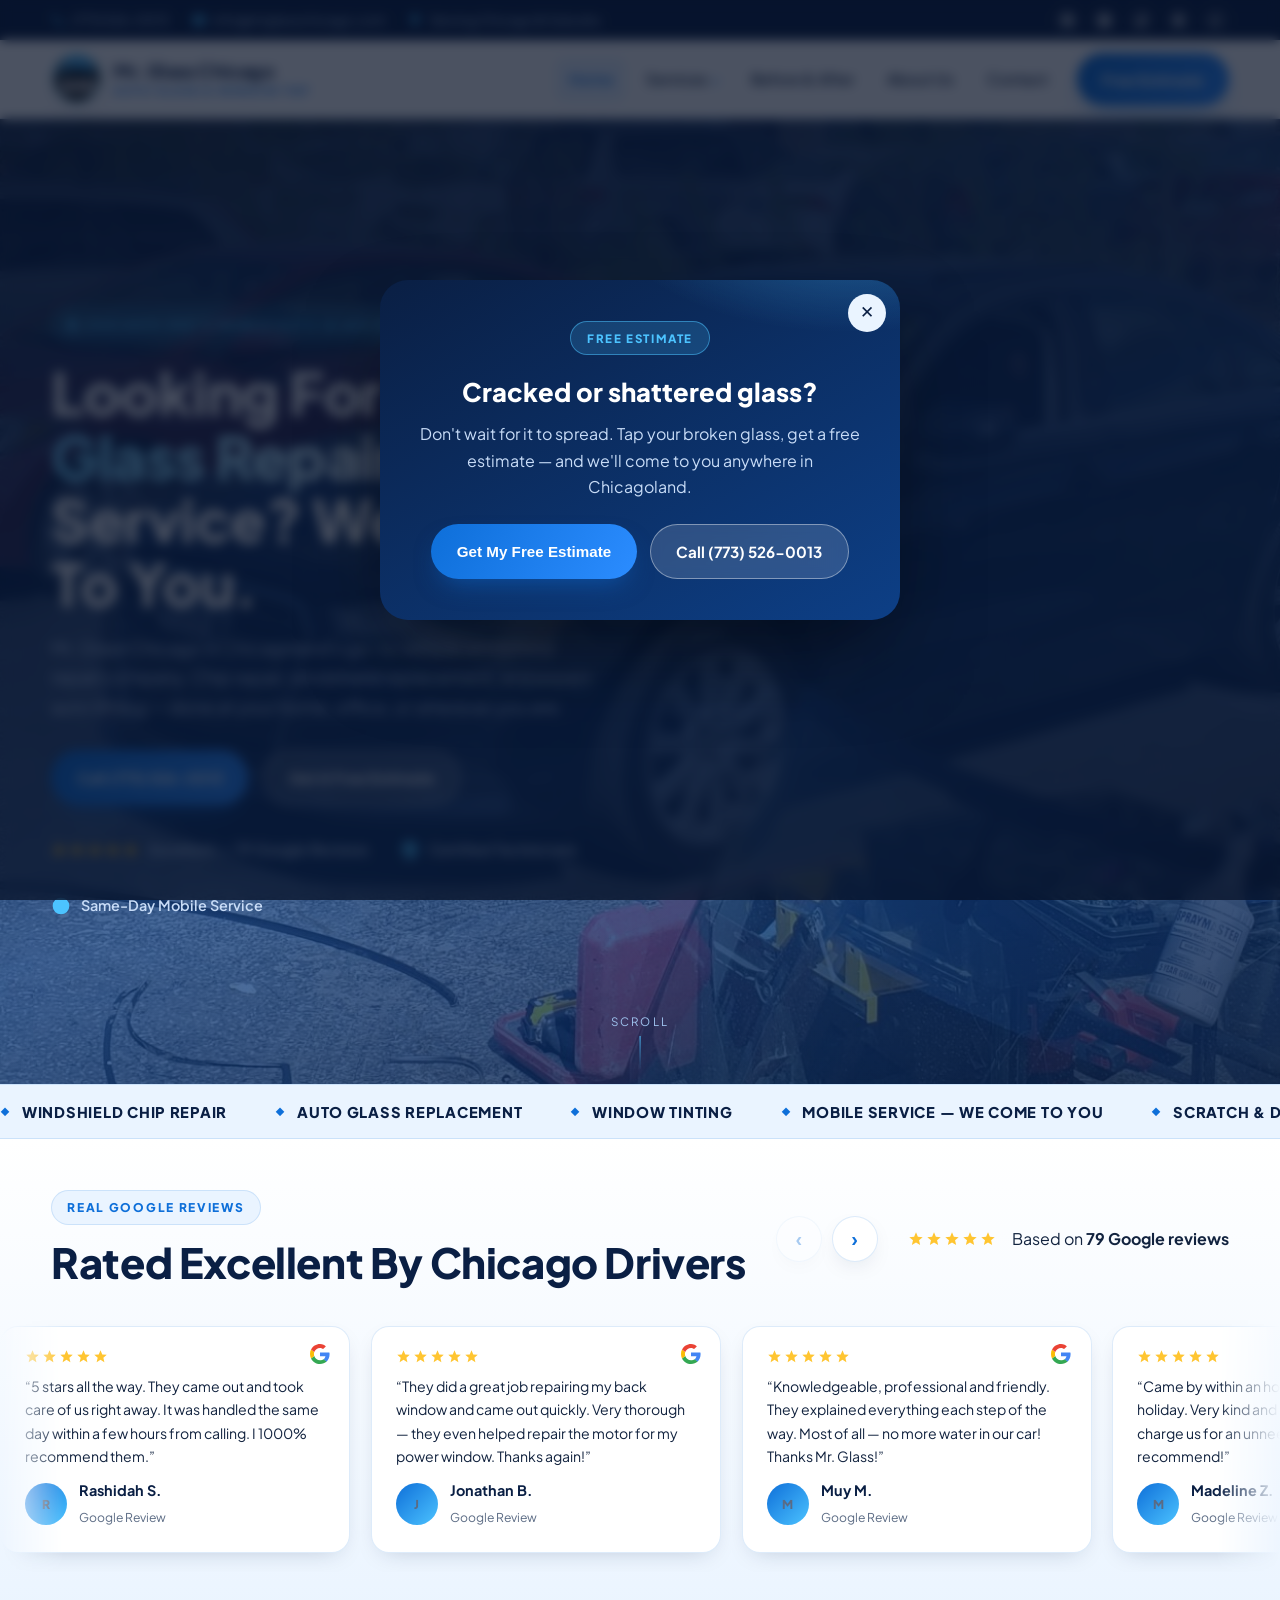
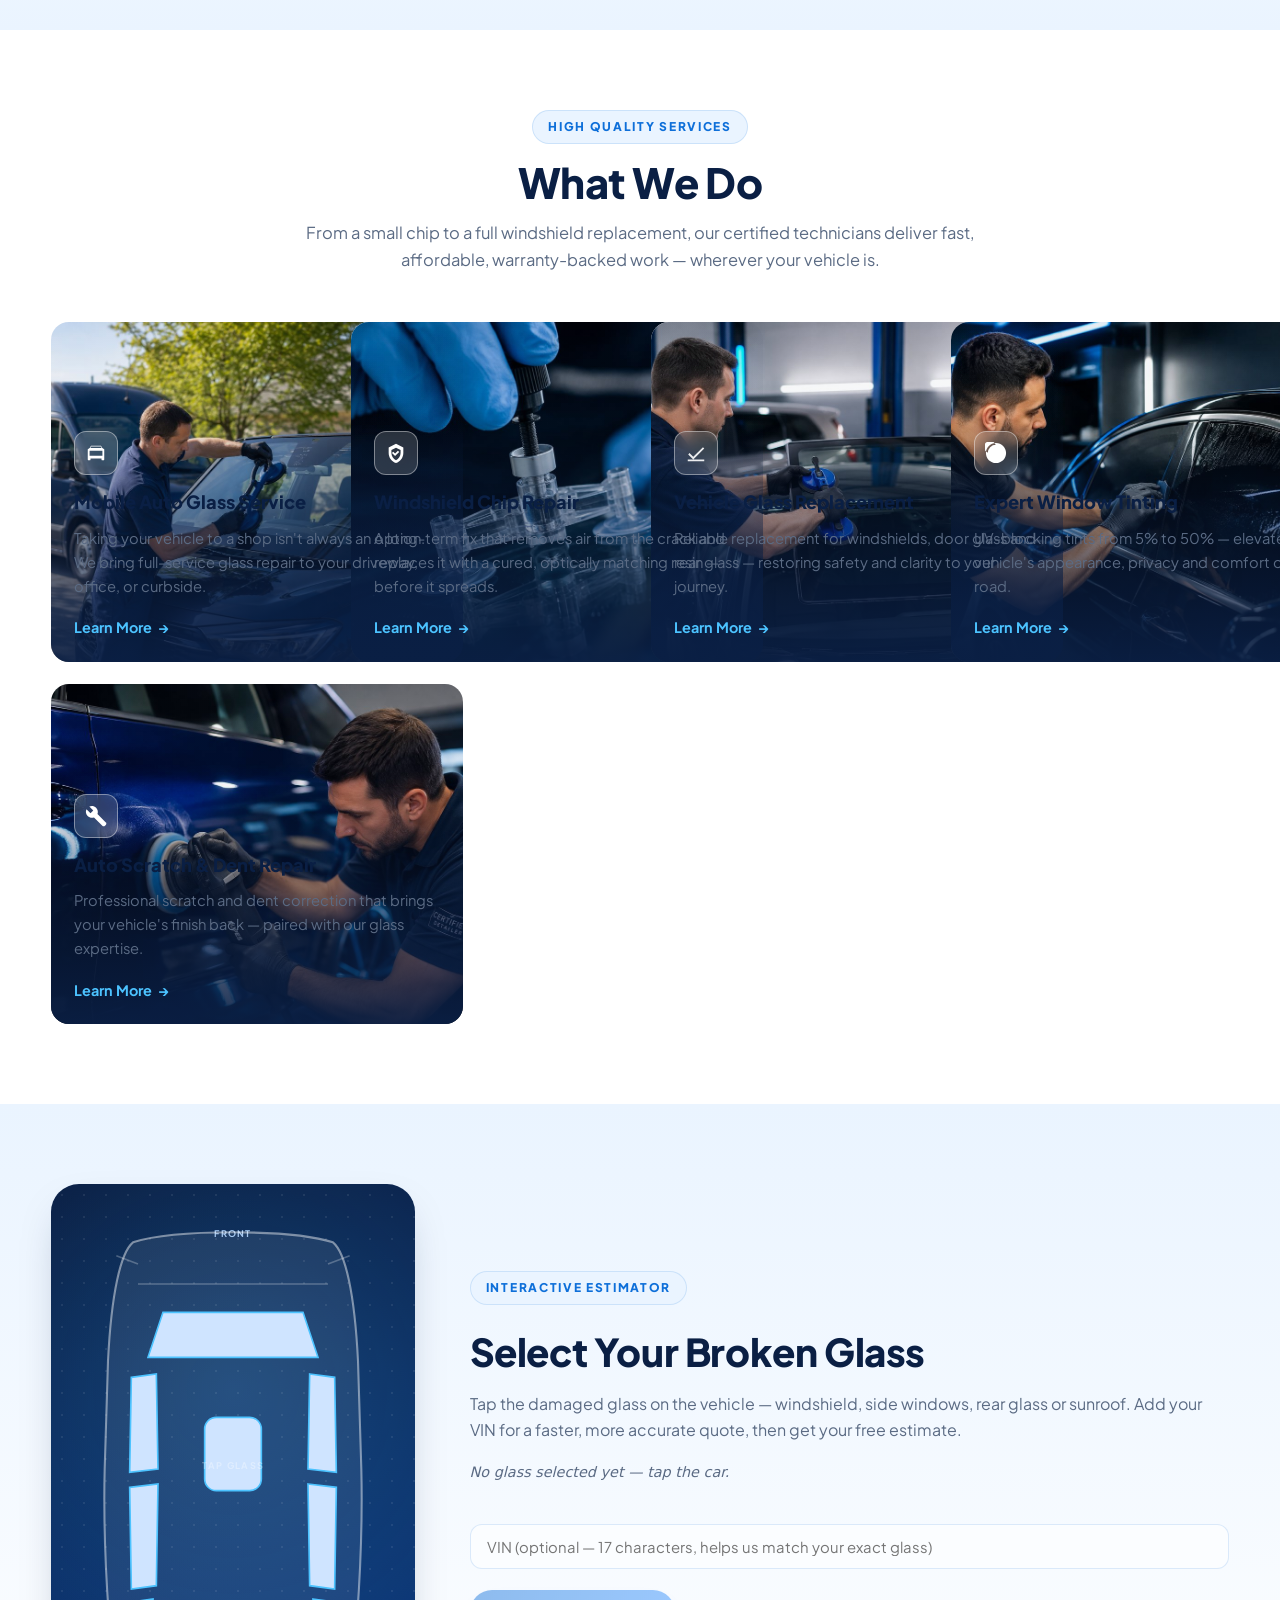
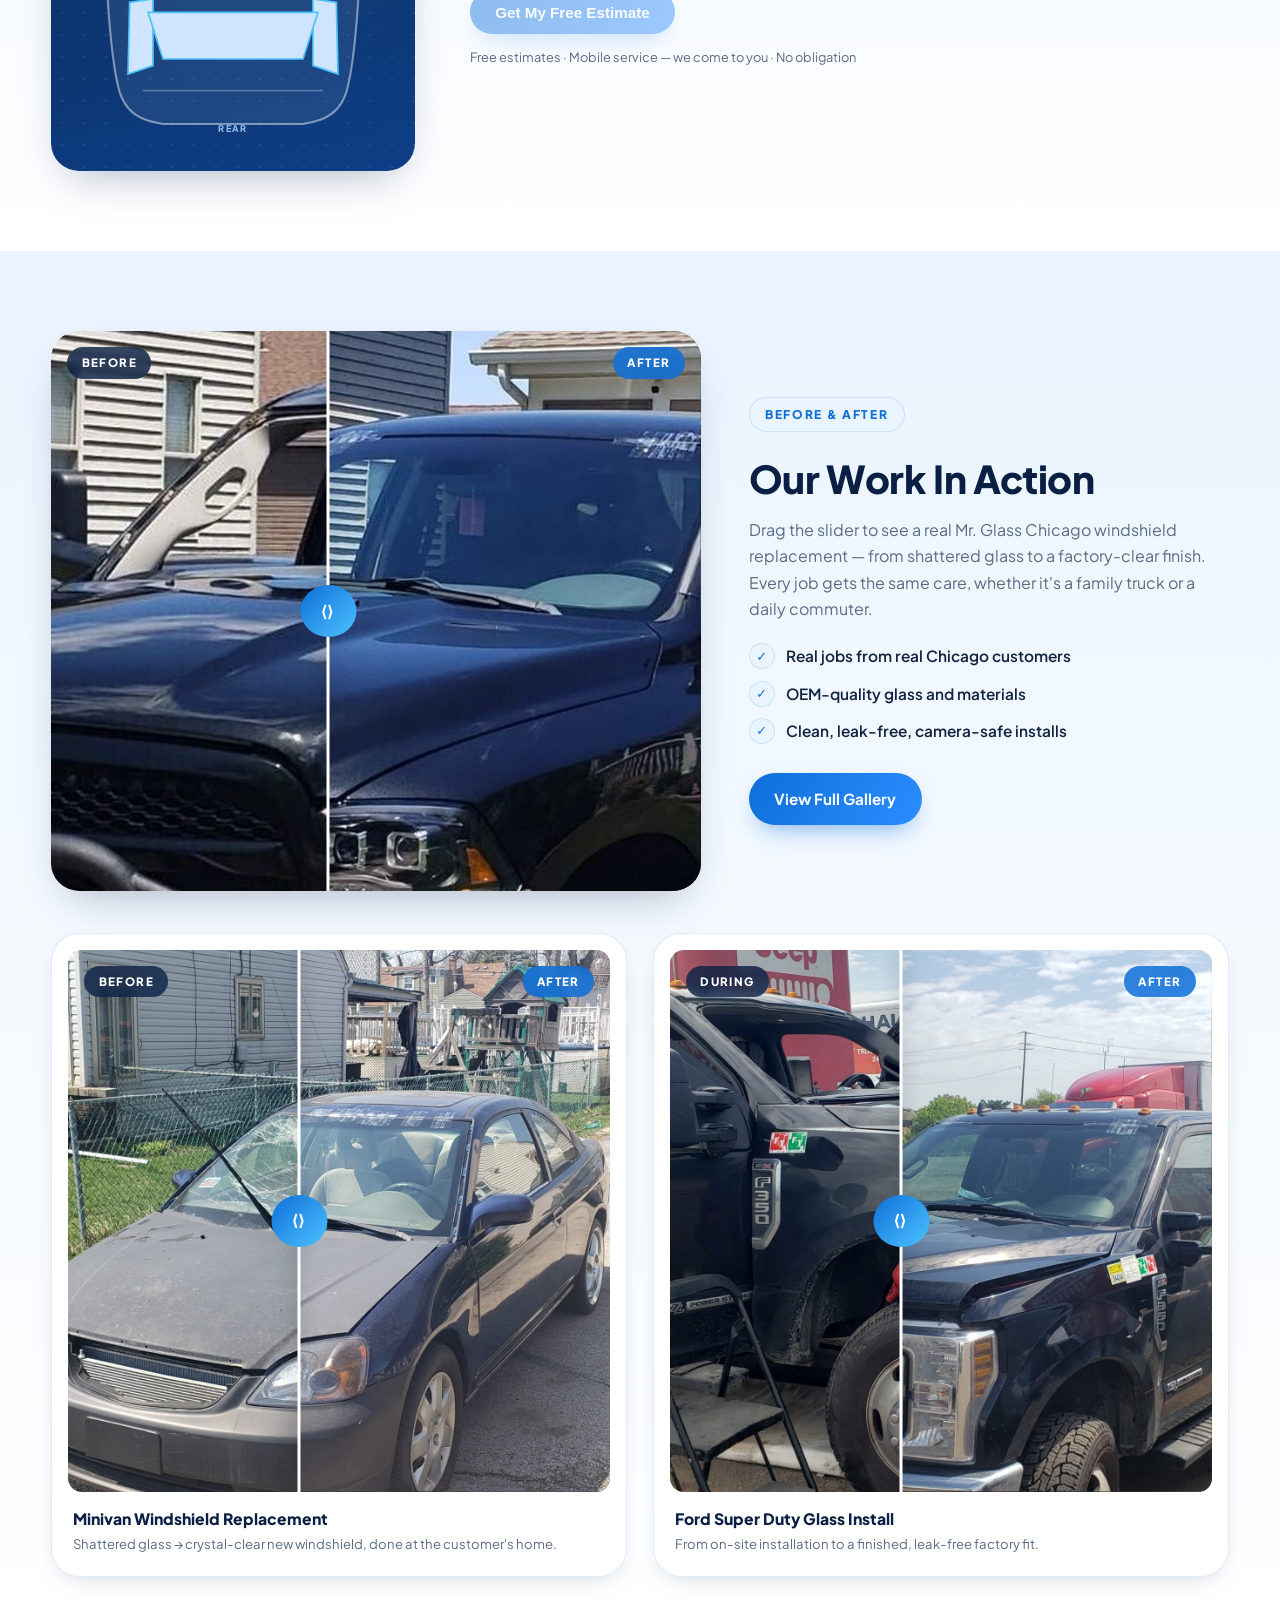
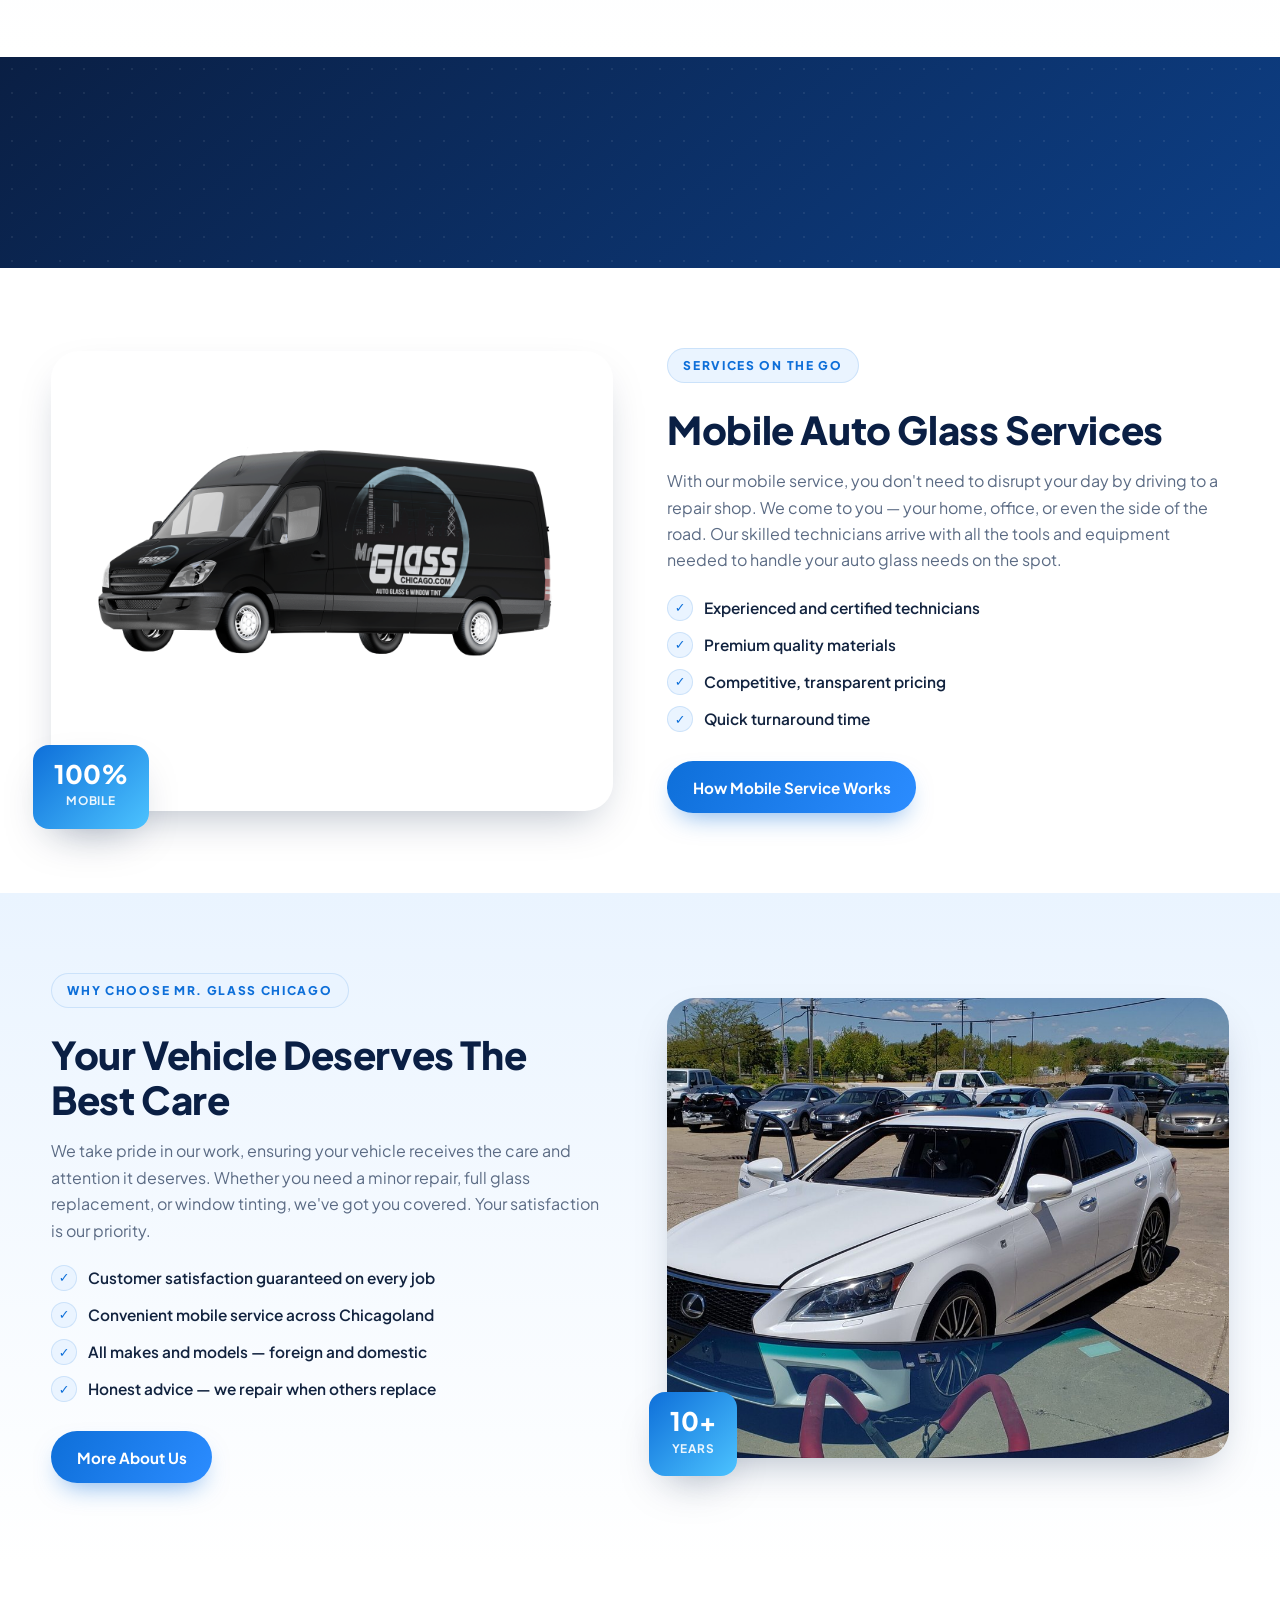
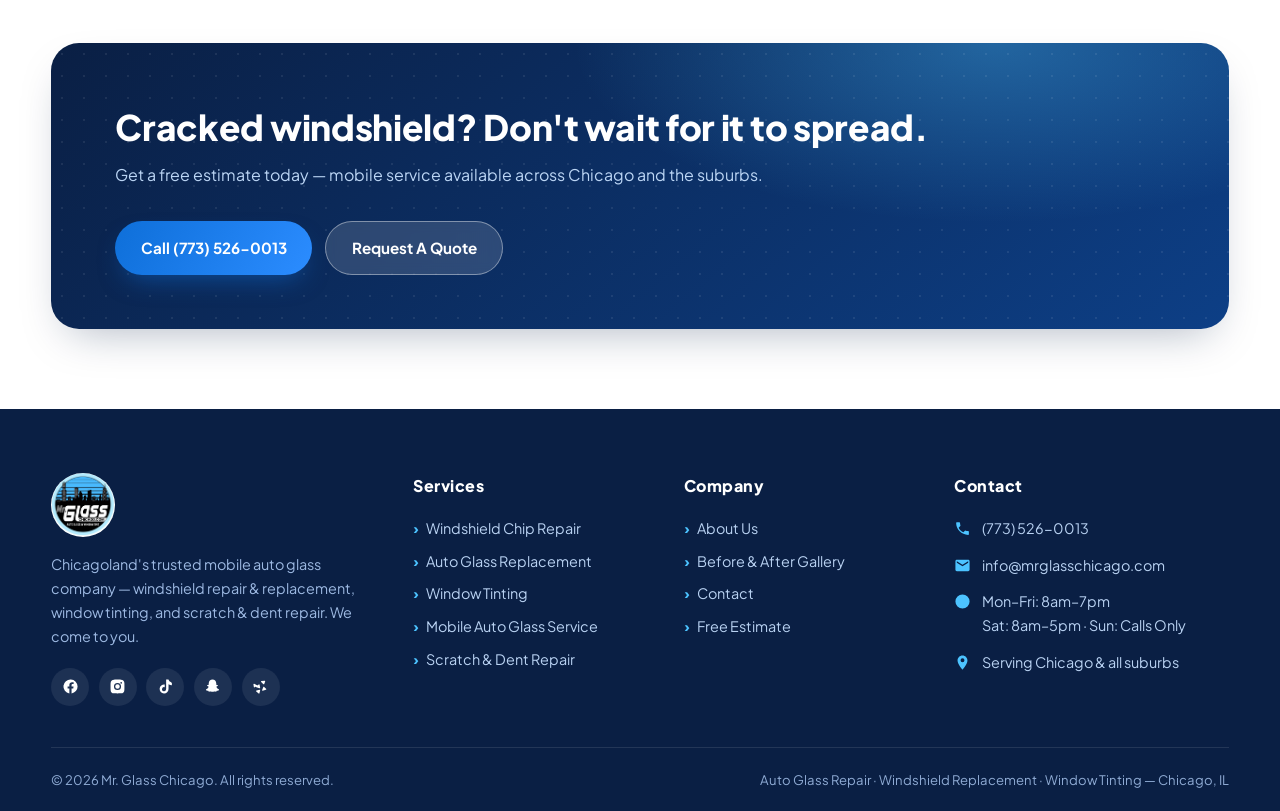
==== commit 3f436b74: "Add interactive car glass estimator, scroll modal, toast notifications" ====
--- a/index.html
+++ b/index.html
@@ -306,6 +306,53 @@
   </div>
 </section>
 
+
+<!-- Interactive Glass Selector / Estimator -->
+<section class="section alt" id="estimator">
+  <div class="container">
+    <div class="car-select-wrap">
+      <div class="car-stage reveal">
+        <svg viewBox="0 0 360 620" role="group" aria-label="Interactive vehicle glass selector — tap a glass panel">
+          <text class="car-label" x="180" y="22" text-anchor="middle">FRONT</text>
+          <!-- car body -->
+          <path class="car-body-path" d="M60,28 C45,40 34,90 30,170 L26,300 C24,380 30,520 44,568 C52,592 68,602 96,606 L264,606 C292,602 308,592 316,568 C330,520 336,380 334,300 L330,170 C326,90 315,40 300,28 C250,12 110,12 60,28 Z"/>
+          <!-- body details -->
+          <path class="car-detail" d="M66,78 L294,78"/>
+          <path class="car-detail" d="M72,566 L288,566"/>
+          <path class="car-detail" d="M40,44 L66,54 M320,44 L294,54"/>
+          <!-- windshield -->
+          <path class="glass-part" data-part="windshield" d="M96,112 L264,112 L282,166 L78,166 Z"><title>Windshield</title></path>
+          <!-- side windows -->
+          <path class="glass-part" data-part="driver-front" d="M58,190 L88,186 L90,300 L56,304 Z"><title>Driver Front Window</title></path>
+          <path class="glass-part" data-part="driver-rear" d="M56,322 L90,318 L88,440 L58,444 Z"><title>Driver Rear Window</title></path>
+          <path class="glass-part" data-part="passenger-front" d="M272,186 L302,190 L304,304 L270,300 Z"><title>Passenger Front Window</title></path>
+          <path class="glass-part" data-part="passenger-rear" d="M270,318 L304,322 L302,444 L272,440 Z"><title>Passenger Rear Window</title></path>
+          <!-- quarter glass -->
+          <path class="glass-part" data-part="driver-quarter" d="M56,460 L84,456 L84,536 L54,546 Z"><title>Driver Quarter Glass</title></path>
+          <path class="glass-part" data-part="passenger-quarter" d="M276,456 L304,460 L306,546 L276,536 Z"><title>Passenger Quarter Glass</title></path>
+          <!-- rear windshield -->
+          <path class="glass-part" data-part="rear-windshield" d="M78,472 L282,472 L264,528 L96,528 Z"><title>Rear Windshield</title></path>
+          <!-- sunroof -->
+          <rect class="glass-part" data-part="sunroof" x="146" y="238" width="68" height="88" rx="14"><title>Sunroof / Moonroof</title></rect>
+          <text class="car-label" x="180" y="300" text-anchor="middle" style="fill:rgba(255,255,255,.35)">TAP GLASS</text>
+          <text class="car-label" x="180" y="616" text-anchor="middle">REAR</text>
+        </svg>
+      </div>
+      <div class="car-panel split-txt reveal d2">
+        <span class="tag">Interactive Estimator</span>
+        <h2>Select Your Broken Glass</h2>
+        <p>Tap the damaged glass on the vehicle — windshield, side windows, rear glass or sunroof. Add your VIN for a faster, more accurate quote, then get your free estimate.</p>
+        <div class="sel-chips" id="sel-chips"><span class="sel-empty" id="sel-empty">No glass selected yet — tap the car.</span></div>
+        <div class="vin-row">
+          <input id="car-vin" type="text" maxlength="17" placeholder="VIN (optional — 17 characters, helps us match your exact glass)" aria-label="Vehicle VIN">
+        </div>
+        <button class="btn btn-primary est-btn" id="est-open" disabled>Get My Free Estimate</button>
+        <p class="mini-note">Free estimates · Mobile service — we come to you · No obligation</p>
+      </div>
+    </div>
+  </div>
+</section>
+
 <!-- Before & After -->
 <section class="section alt" id="before-after">
   <div class="container">
--- a/assets/css/style.css
+++ b/assets/css/style.css
@@ -143,6 +143,56 @@
 .ba-mini p{font-size:.82rem;color:var(--muted);margin:0 .3rem .3rem}
 @media(max-width:820px){.ba-mini-grid{grid-template-columns:1fr}}
 
+/* ---------- Interactive car glass selector ---------- */
+.car-select-wrap{display:grid;grid-template-columns:auto 1fr;gap:3.4rem;align-items:center}
+.car-stage{position:relative;background:radial-gradient(420px 420px at 50% 35%,rgba(76,195,255,.16),transparent 70%),linear-gradient(165deg,var(--navy),#0d3f86);border-radius:var(--radius-lg);padding:2.2rem 2rem;box-shadow:var(--shadow);overflow:hidden}
+.car-stage::before{content:"";position:absolute;inset:0;background-image:radial-gradient(rgba(255,255,255,.08) 1px,transparent 1px);background-size:22px 22px;pointer-events:none}
+.car-stage svg{width:min(300px,72vw);height:auto;display:block;position:relative}
+.glass-part{fill:#cfe4ff;stroke:#4cc3ff;stroke-width:2;cursor:pointer;transition:fill .25s,filter .25s,stroke .25s}
+.glass-part:hover{fill:#9be0ff;filter:drop-shadow(0 0 8px rgba(76,195,255,.8))}
+.glass-part.selected{fill:#4cc3ff;stroke:#fff;filter:drop-shadow(0 0 12px rgba(76,195,255,.9))}
+.car-body-path{fill:rgba(255,255,255,.07);stroke:rgba(255,255,255,.45);stroke-width:2.5}
+.car-detail{fill:none;stroke:rgba(255,255,255,.25);stroke-width:2}
+.car-label{fill:#9fc4ef;font-size:11px;font-weight:700;letter-spacing:.14em;text-transform:uppercase;font-family:var(--font)}
+.car-panel .sel-chips{display:flex;flex-wrap:wrap;gap:.55rem;margin:1.1rem 0 1.3rem;min-height:42px}
+.sel-chip{display:inline-flex;align-items:center;gap:.5rem;background:var(--ice);border:1.5px solid var(--line);color:var(--navy);font-weight:700;font-size:.84rem;padding:.45rem .8rem;border-radius:999px;animation:chipIn .3s var(--ease)}
+.sel-chip button{background:var(--blue);color:#fff;border:0;width:18px;height:18px;border-radius:50%;font-size:.7rem;line-height:1;cursor:pointer;display:grid;place-items:center;transition:.2s}
+.sel-chip button:hover{background:var(--navy)}
+@keyframes chipIn{from{opacity:0;transform:scale(.7)}to{opacity:1;transform:scale(1)}}
+.sel-empty{color:var(--muted);font-size:.9rem;font-style:italic}
+.vin-row{display:flex;gap:.7rem;flex-wrap:wrap;margin-bottom:1.3rem}
+.vin-row input{flex:1;min-width:220px;padding:.8rem 1rem;border:1.5px solid var(--line);border-radius:12px;font-family:inherit;font-size:.93rem;background:#fbfdff;transition:.25s}
+.vin-row input:focus{outline:0;border-color:var(--blue);box-shadow:0 0 0 4px rgba(14,111,217,.12);background:#fff}
+.est-btn:disabled{opacity:.45;cursor:not-allowed;transform:none}
+.car-panel .mini-note{font-size:.8rem;color:var(--muted);margin-top:.8rem}
+@media(max-width:920px){.car-select-wrap{grid-template-columns:1fr;gap:2.2rem}.car-stage{margin-inline:auto}}
+
+/* ---------- Modals ---------- */
+.modal-overlay{position:fixed;inset:0;z-index:300;background:rgba(6,16,36,.72);backdrop-filter:blur(6px);display:grid;place-items:center;padding:1.2rem;opacity:0;visibility:hidden;transition:.35s}
+.modal-overlay.open{opacity:1;visibility:visible}
+.modal-card{background:#fff;border-radius:var(--radius-lg);width:min(520px,100%);max-height:90vh;overflow-y:auto;padding:2.1rem 2rem;position:relative;box-shadow:0 40px 90px -20px rgba(0,0,0,.5);transform:translateY(26px) scale(.97);transition:.4s var(--ease)}
+.modal-overlay.open .modal-card{transform:none}
+.modal-card h3{font-size:1.35rem;font-weight:800;color:var(--navy);margin-bottom:.25rem}
+.modal-card .modal-sub{color:var(--muted);font-size:.9rem;margin-bottom:1.2rem}
+.modal-x{position:absolute;top:14px;right:14px;width:38px;height:38px;border-radius:50%;border:0;background:var(--ice);color:var(--navy);font-size:1.05rem;cursor:pointer;transition:.25s}
+.modal-x:hover{background:var(--blue);color:#fff;transform:rotate(90deg)}
+.scroll-modal-card{background:radial-gradient(400px 200px at 90% -20%,rgba(76,195,255,.4),transparent 60%),linear-gradient(150deg,var(--navy),#0d3f86);color:#fff;text-align:center;padding:2.6rem 2.2rem}
+.scroll-modal-card h3{color:#fff;font-size:1.6rem;margin-bottom:.5rem}
+.scroll-modal-card p{color:#c8dcf7;margin-bottom:1.5rem}
+.scroll-modal-card .sm-badge{display:inline-block;background:rgba(76,195,255,.18);border:1px solid rgba(76,195,255,.5);color:var(--sky);font-weight:800;font-size:.72rem;letter-spacing:.14em;text-transform:uppercase;padding:.4rem 1rem;border-radius:999px;margin-bottom:1rem}
+.scroll-modal-card .btn-row{display:flex;gap:.8rem;justify-content:center;flex-wrap:wrap}
+.modal-card .sel-chips{margin:.2rem 0 1.1rem}
+
+/* ---------- Toast notifications ---------- */
+.toast-stack{position:fixed;top:84px;right:18px;z-index:400;display:flex;flex-direction:column;gap:.6rem;pointer-events:none}
+.toast{display:flex;align-items:center;gap:.7rem;background:#fff;border:1px solid var(--line);border-left:4px solid var(--blue);border-radius:12px;padding:.8rem 1.1rem;box-shadow:var(--shadow);font-size:.88rem;font-weight:600;color:var(--navy);min-width:250px;max-width:330px;pointer-events:auto;animation:toastIn .35s var(--ease)}
+.toast.out{animation:toastOut .3s var(--ease) forwards}
+.toast .t-ico{width:26px;height:26px;flex:0 0 26px;border-radius:50%;display:grid;place-items:center;background:linear-gradient(135deg,var(--blue),var(--sky));color:#fff;font-size:.8rem;font-weight:800}
+.toast.success{border-left-color:#22c55e}.toast.success .t-ico{background:linear-gradient(135deg,#16a34a,#4ade80)}
+.toast.info{border-left-color:var(--sky)}
+@keyframes toastIn{from{opacity:0;transform:translateX(60px)}to{opacity:1;transform:none}}
+@keyframes toastOut{to{opacity:0;transform:translateX(60px)}}
+
 /* ---------- Section scaffolding ---------- */
 .section{padding:5rem 0}
 .section.alt{background:linear-gradient(180deg,var(--ice),#fff)}
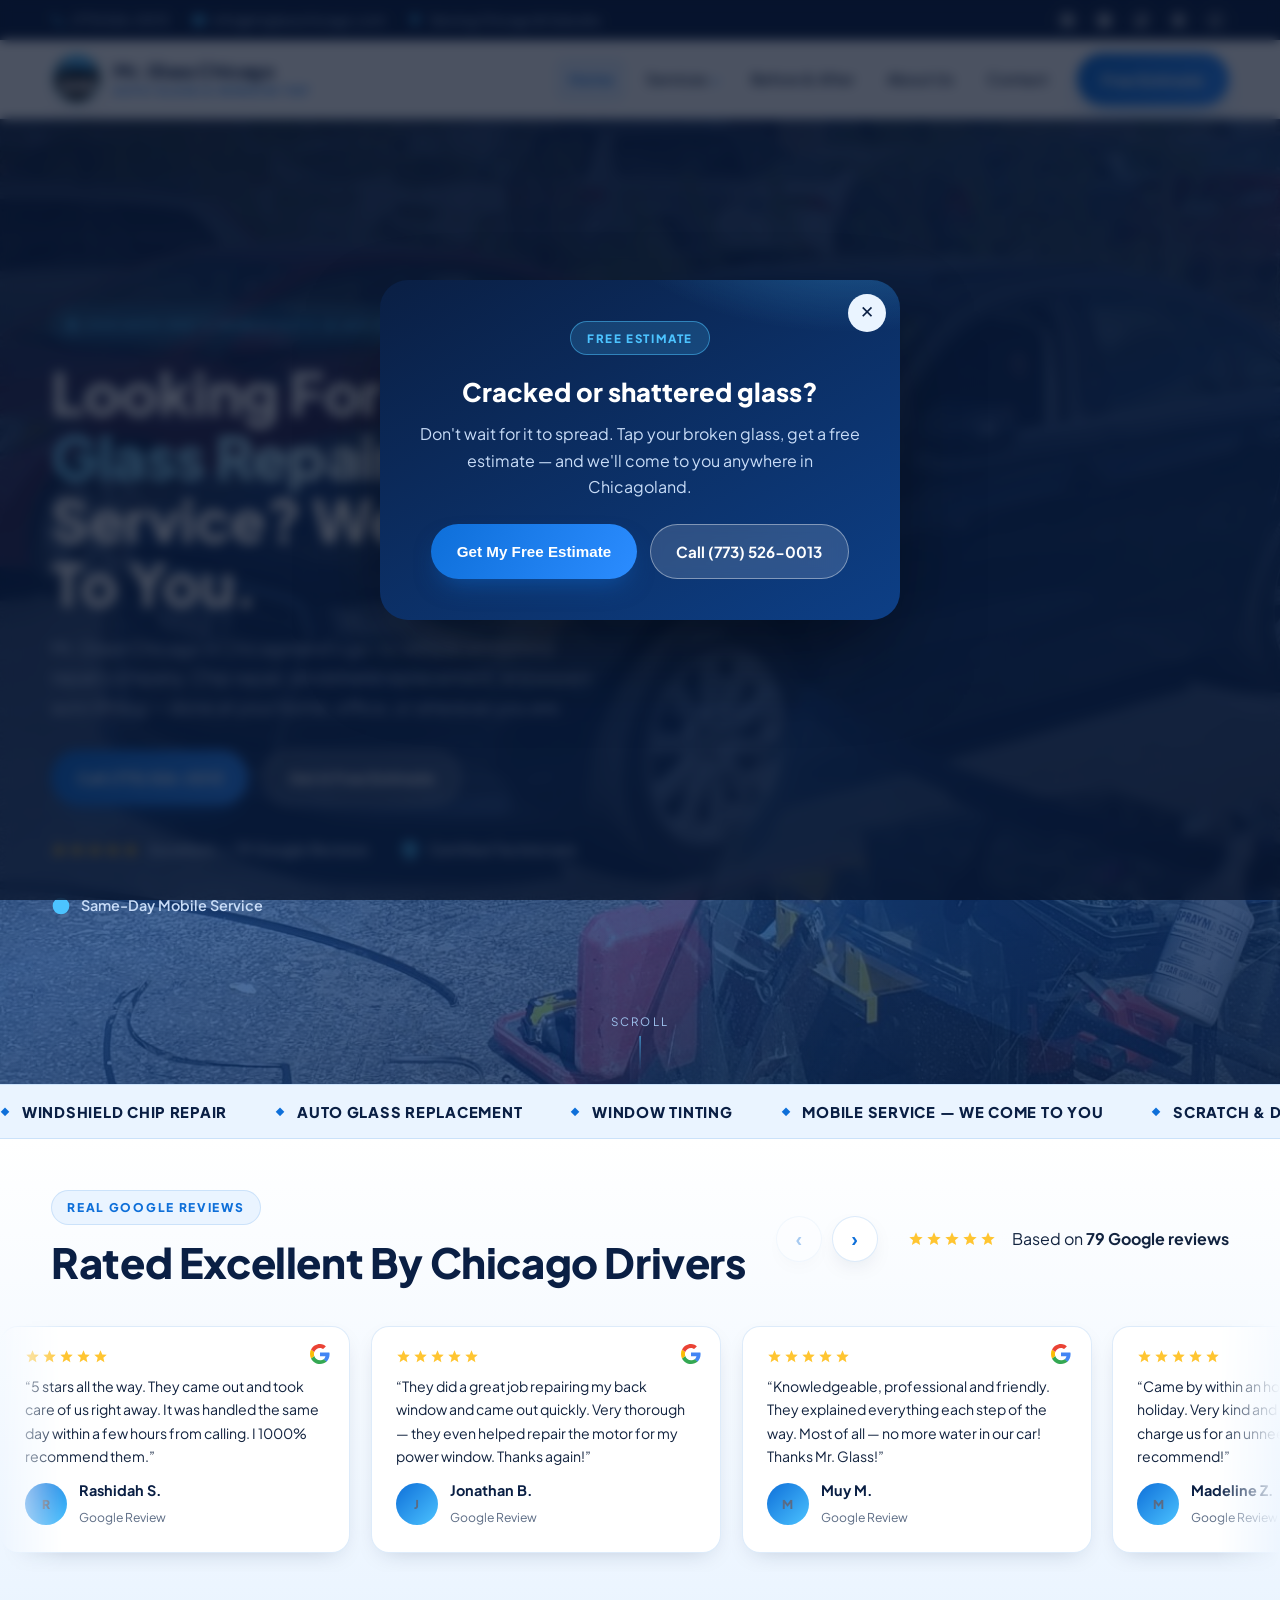
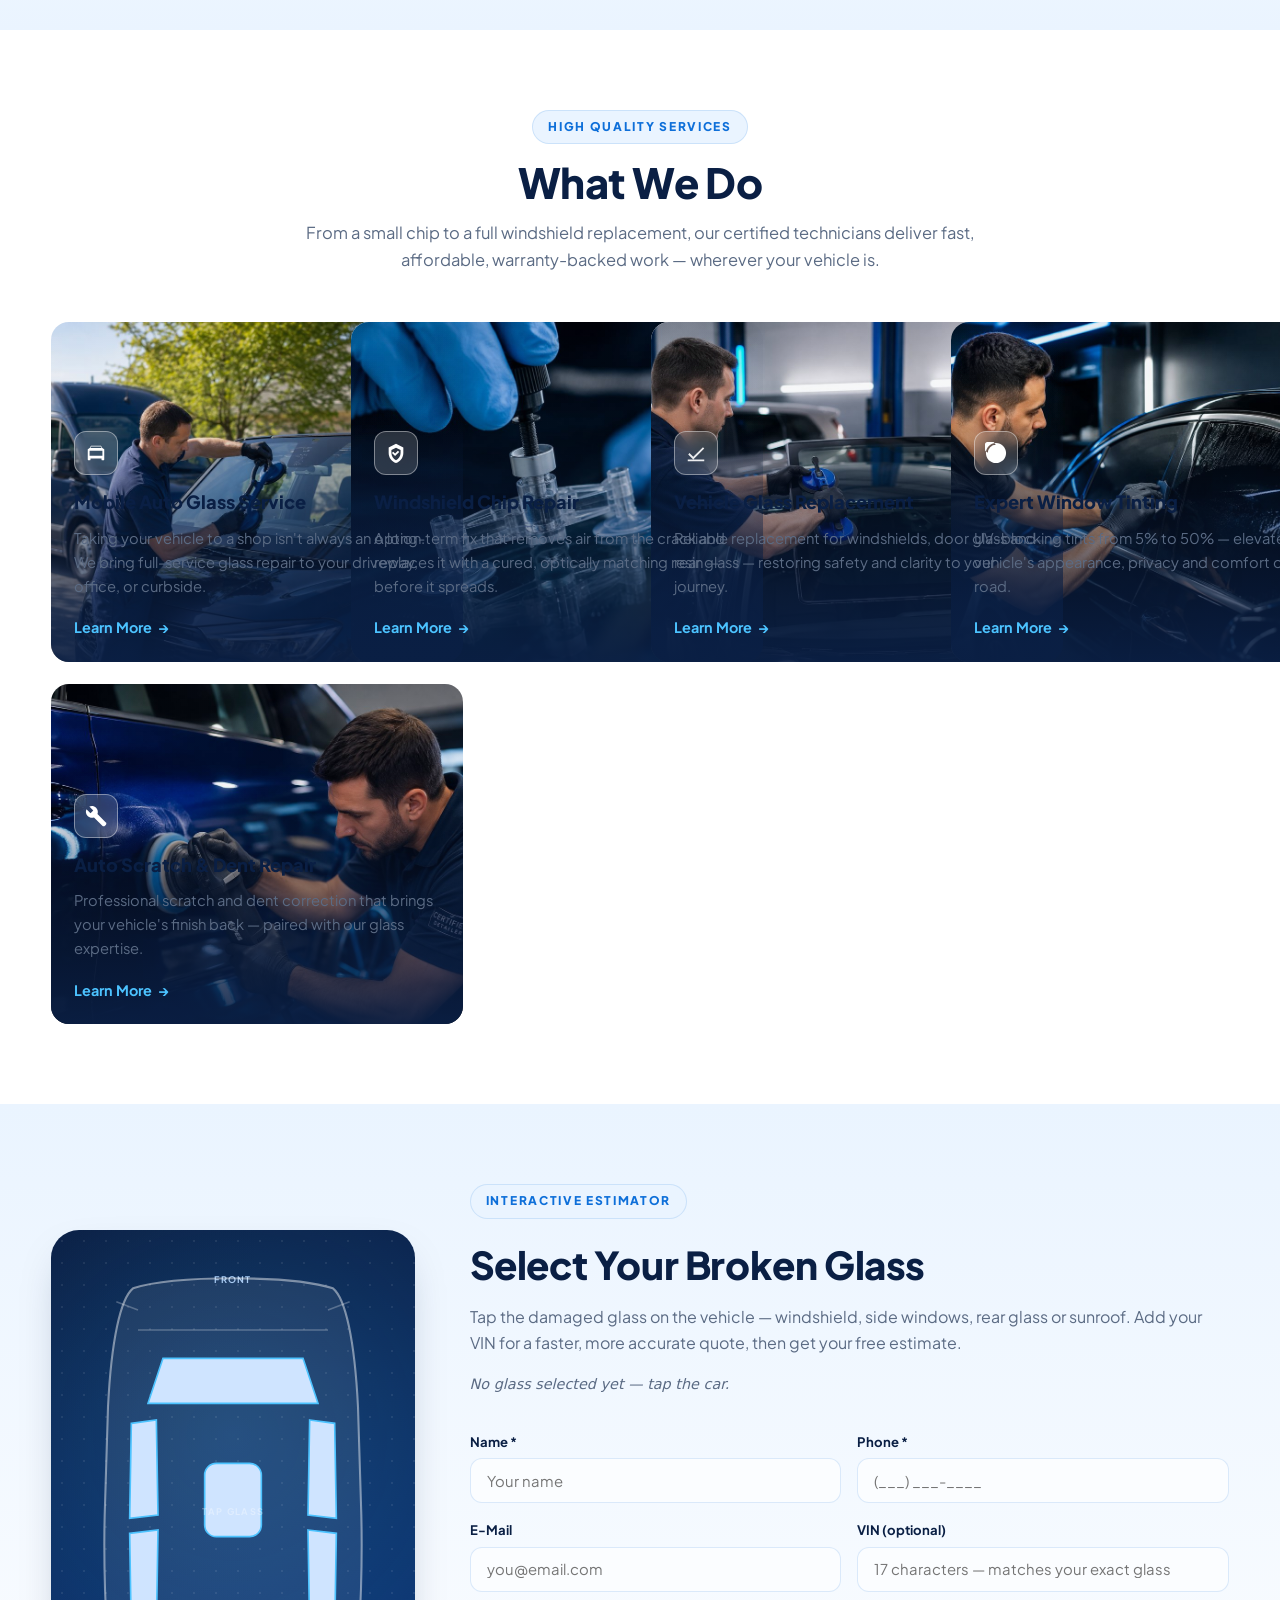
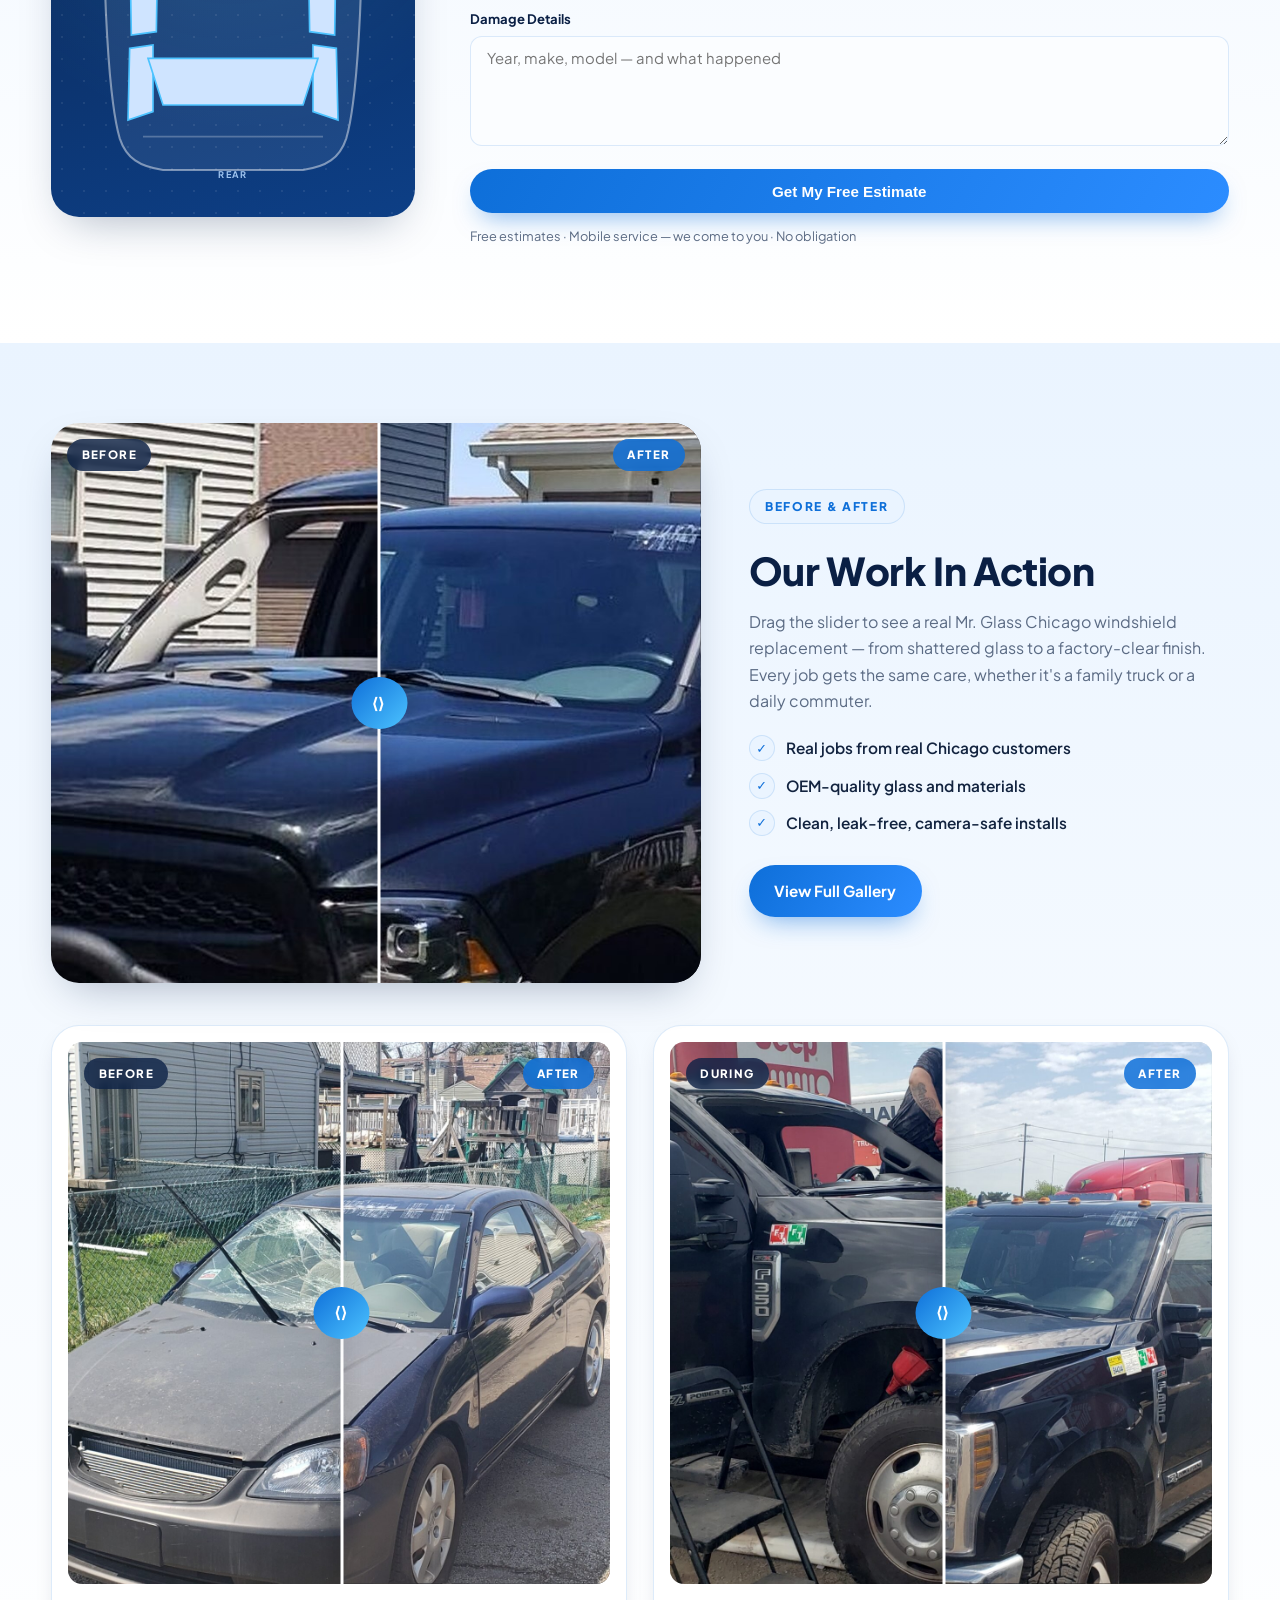
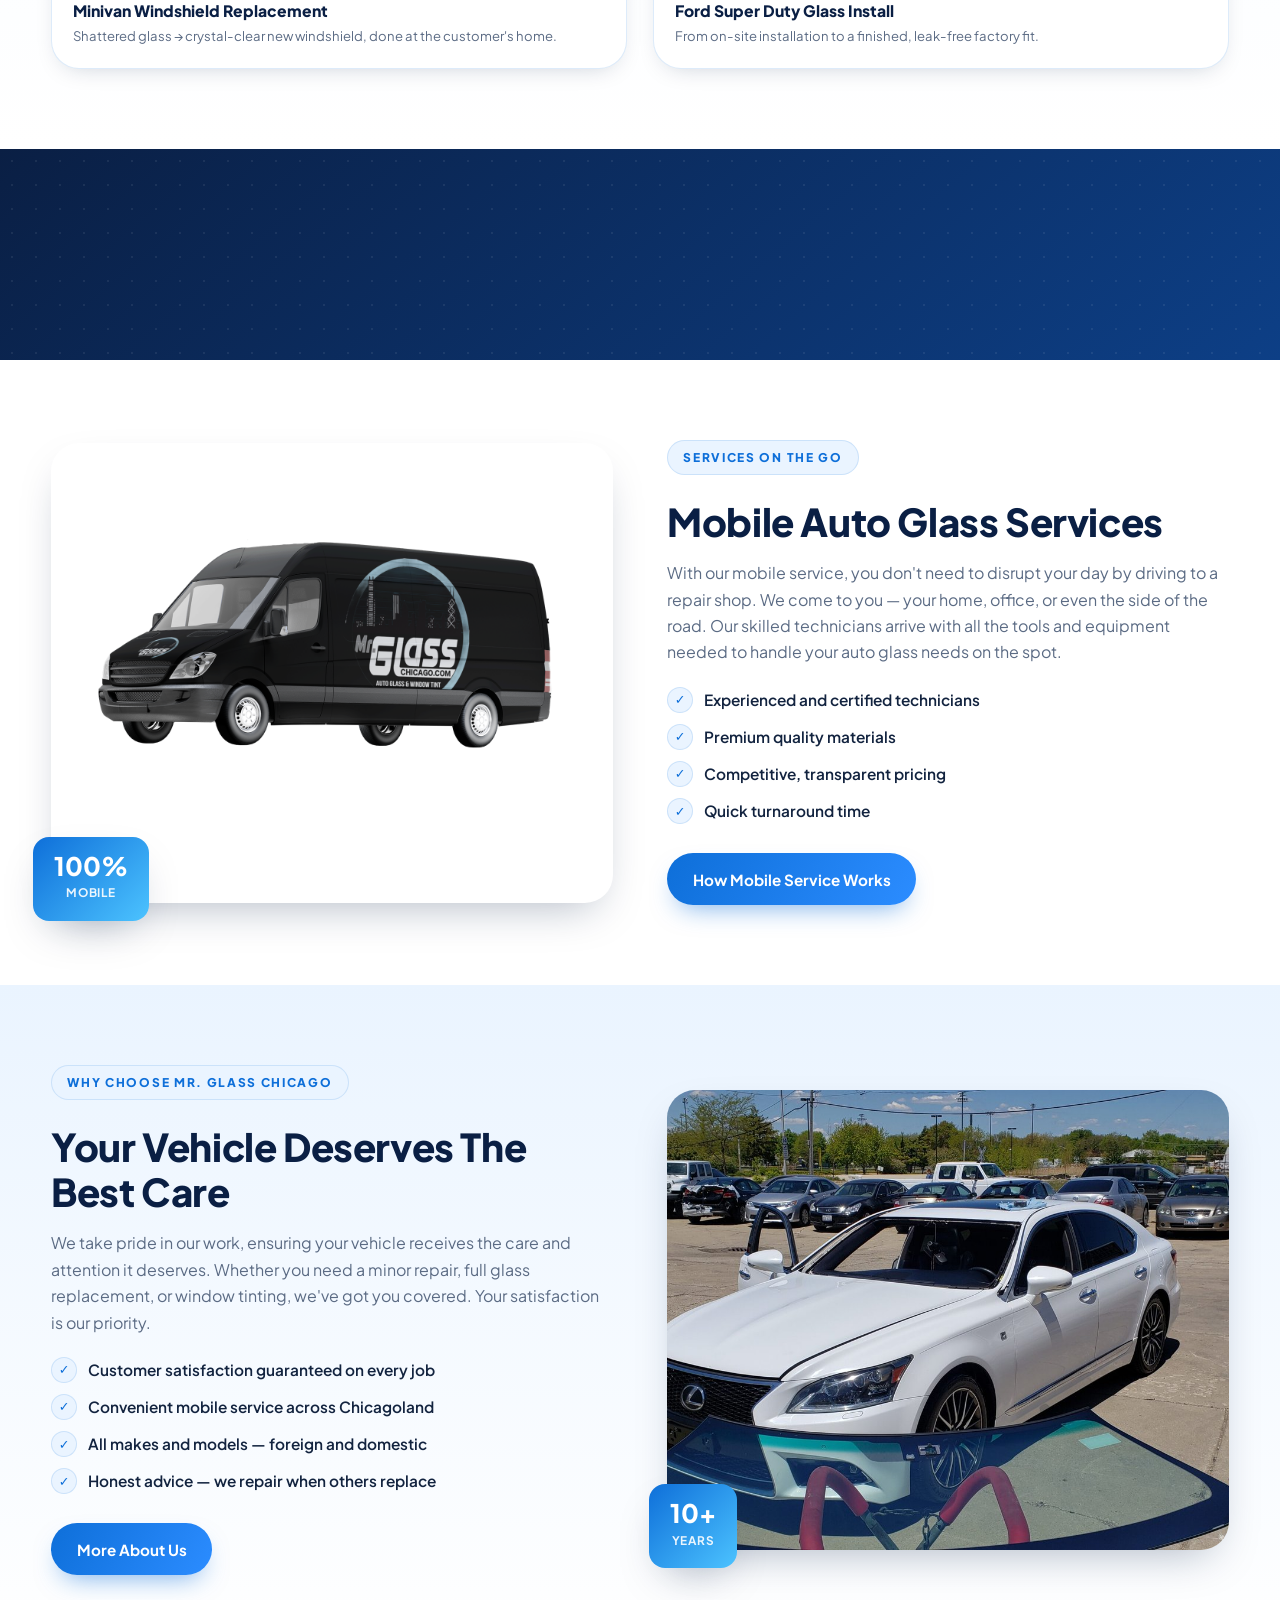
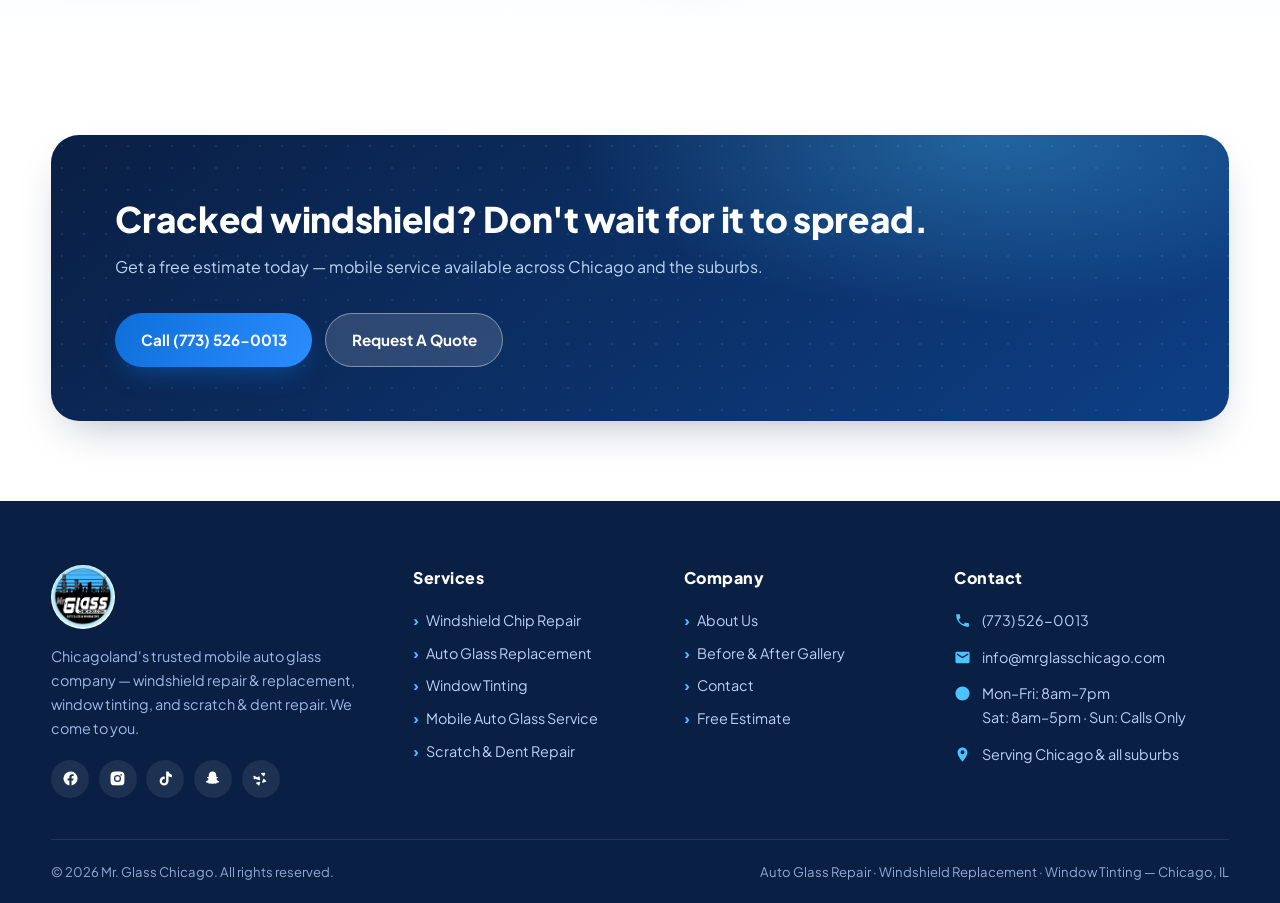
==== commit e832ab07: "Inline interactive estimator on home + contact (no modal), hide YouTube video controls" ====
--- a/index.html
+++ b/index.html
@@ -127,7 +127,7 @@
       <p class="lead">Mr. Glass Chicago is Chicagoland's go-to vehicle windshield repair company. Chip repair, windshield replacement, and expert auto tinting — done at your home, office, or wherever you are.</p>
       <div class="hero-actions">
         <a class="btn btn-primary" href="tel:7735260013">Call (773) 526-0013</a>
-        <a class="btn btn-light" href="contact.html">Get A Free Estimate</a>
+        <a class="btn btn-light" href="#estimator">Get A Free Estimate</a>
       </div>
       <div class="hero-trust">
         <span class="trust-item">
@@ -342,12 +342,20 @@
         <span class="tag">Interactive Estimator</span>
         <h2>Select Your Broken Glass</h2>
         <p>Tap the damaged glass on the vehicle — windshield, side windows, rear glass or sunroof. Add your VIN for a faster, more accurate quote, then get your free estimate.</p>
-        <div class="sel-chips" id="sel-chips"><span class="sel-empty" id="sel-empty">No glass selected yet — tap the car.</span></div>
-        <div class="vin-row">
-          <input id="car-vin" type="text" maxlength="17" placeholder="VIN (optional — 17 characters, helps us match your exact glass)" aria-label="Vehicle VIN">
-        </div>
-        <button class="btn btn-primary est-btn" id="est-open" disabled>Get My Free Estimate</button>
-        <p class="mini-note">Free estimates · Mobile service — we come to you · No obligation</p>
+        <form class="est-inline-form" id="est-inline-form">
+          <div class="sel-chips" id="sel-chips"><span class="sel-empty" id="sel-empty">No glass selected yet — tap the car.</span></div>
+          <div class="f-row">
+            <div class="f-group"><label for="est-name">Name *</label><input id="est-name" name="Name" type="text" required placeholder="Your name"></div>
+            <div class="f-group"><label for="est-phone">Phone *</label><input id="est-phone" name="Phone" type="tel" required placeholder="(___) ___-____"></div>
+          </div>
+          <div class="f-row">
+            <div class="f-group"><label for="est-email">E-Mail</label><input id="est-email" name="Email" type="email" placeholder="you@email.com"></div>
+            <div class="f-group"><label for="car-vin">VIN (optional)</label><input id="car-vin" name="VIN" type="text" maxlength="17" placeholder="17 characters — matches your exact glass"></div>
+          </div>
+          <div class="f-group"><label for="est-details">Damage Details</label><textarea id="est-details" name="Details" placeholder="Year, make, model — and what happened"></textarea></div>
+          <button class="btn btn-primary" type="submit">Get My Free Estimate</button>
+          <p class="mini-note">Free estimates · Mobile service — we come to you · No obligation</p>
+        </form>
       </div>
     </div>
   </div>
--- a/assets/css/style.css
+++ b/assets/css/style.css
@@ -107,7 +107,7 @@
 
 /* ---------- Hero background video ---------- */
 .hero-video-bg{position:absolute;inset:0;overflow:hidden;pointer-events:none;background:url('../img/audi-glass-replacement.jpg') center/cover no-repeat}
-.hero-video-bg iframe{position:absolute;top:50%;left:50%;width:max(100vw,177.78vh);height:max(56.25vw,100vh);transform:translate(-50%,-50%);border:0}
+.hero-video-bg iframe{position:absolute;top:50%;left:50%;width:calc(max(100vw,177.78vh) + 290px);height:calc(max(56.25vw,100vh) + 165px);transform:translate(-50%,-50%);border:0}
 .hero-video-overlay{position:absolute;inset:0;background:linear-gradient(160deg,rgba(10,31,68,.88) 0%,rgba(13,63,134,.72) 60%,rgba(10,31,68,.85) 100%)}
 .hero-video-overlay::after{content:"";position:absolute;inset:0;background-image:radial-gradient(rgba(255,255,255,.08) 1px,transparent 1px);background-size:26px 26px;mask-image:linear-gradient(to bottom,black,transparent 85%)}
 .hero .hero-inner{position:relative;z-index:2;max-width:60rem;padding:6.5rem 0 6rem}
@@ -166,6 +166,11 @@
 .est-btn:disabled{opacity:.45;cursor:not-allowed;transform:none}
 .car-panel .mini-note{font-size:.8rem;color:var(--muted);margin-top:.8rem}
 @media(max-width:920px){.car-select-wrap{grid-template-columns:1fr;gap:2.2rem}.car-stage{margin-inline:auto}}
+.car-stage.shake{animation:carShake .45s var(--ease)}
+@keyframes carShake{0%,100%{transform:translateX(0)}20%{transform:translateX(-8px)}40%{transform:translateX(8px)}60%{transform:translateX(-5px)}80%{transform:translateX(5px)}}
+.est-inline-form{margin-top:.4rem}
+.est-inline-form .sel-chips{margin:.4rem 0 1rem}
+.est-inline-form button[type=submit]{width:100%}
 
 /* ---------- Modals ---------- */
 .modal-overlay{position:fixed;inset:0;z-index:300;background:rgba(6,16,36,.72);backdrop-filter:blur(6px);display:grid;place-items:center;padding:1.2rem;opacity:0;visibility:hidden;transition:.35s}
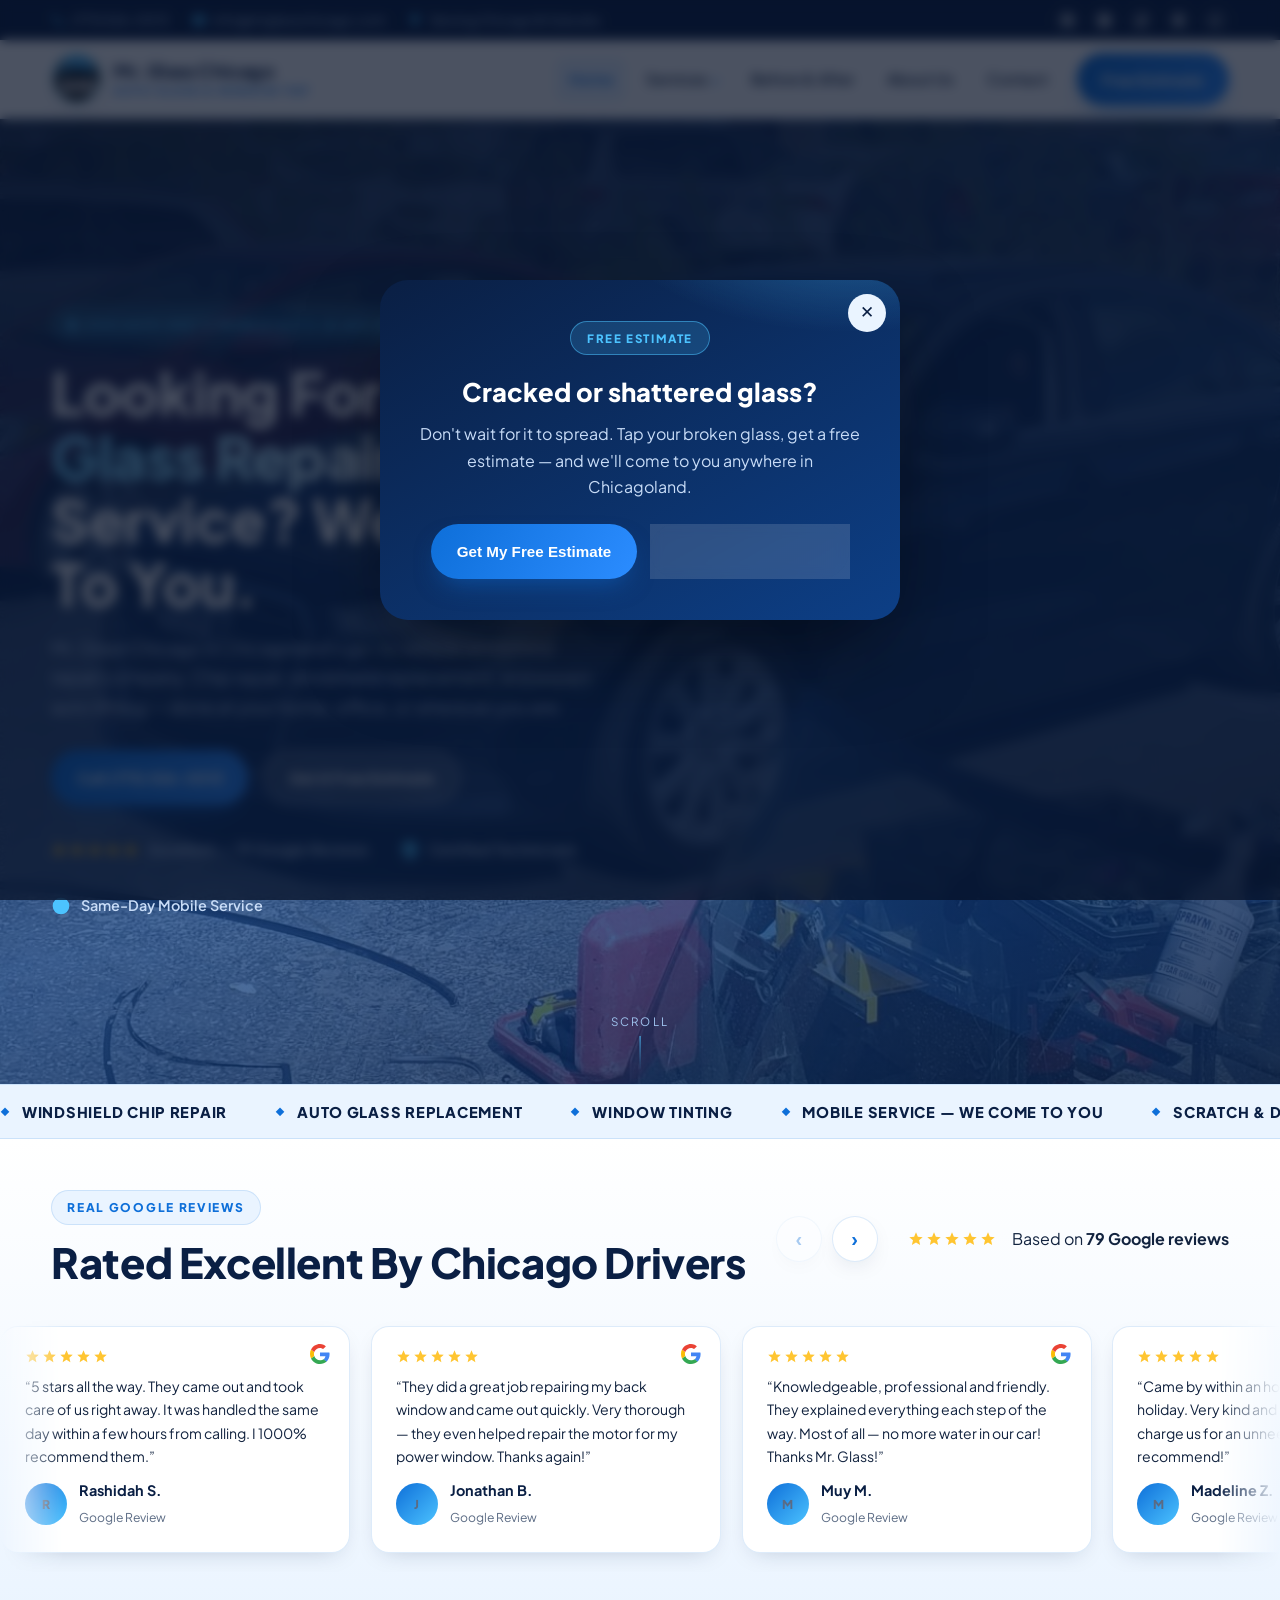
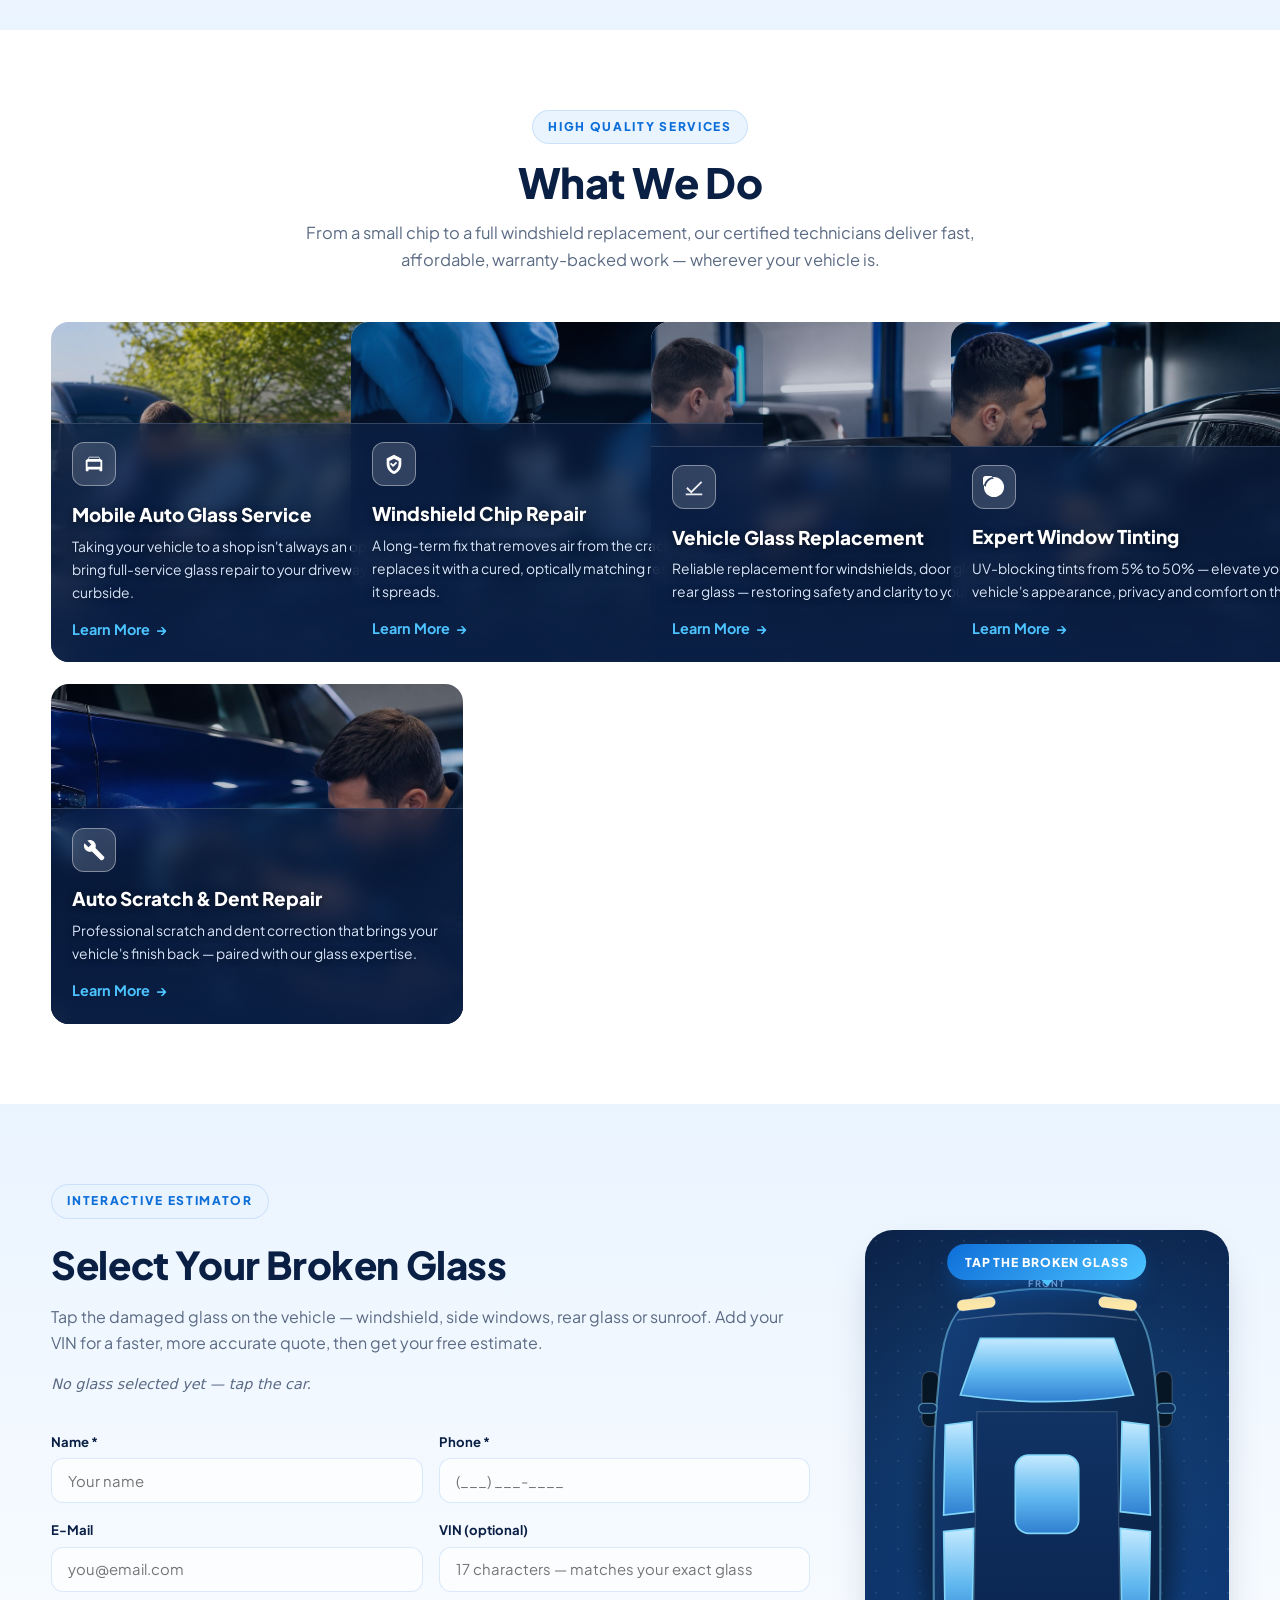
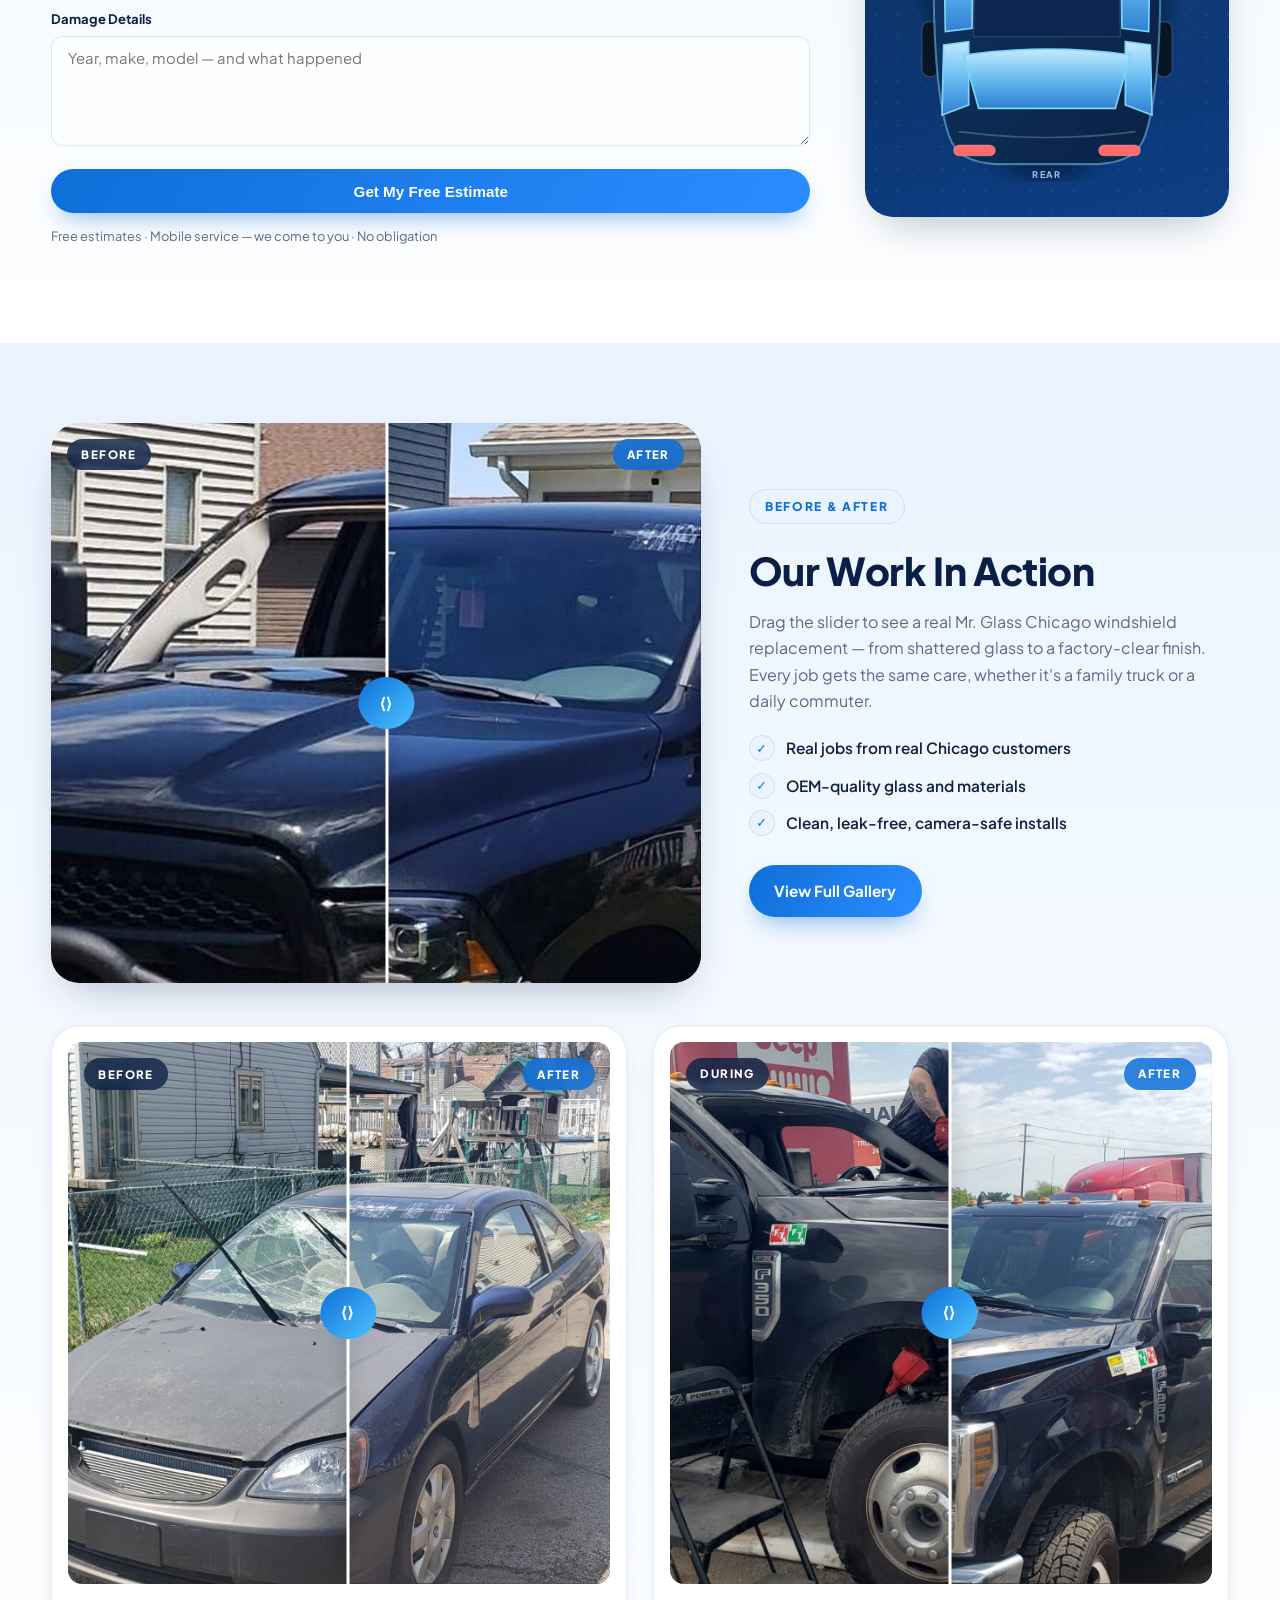
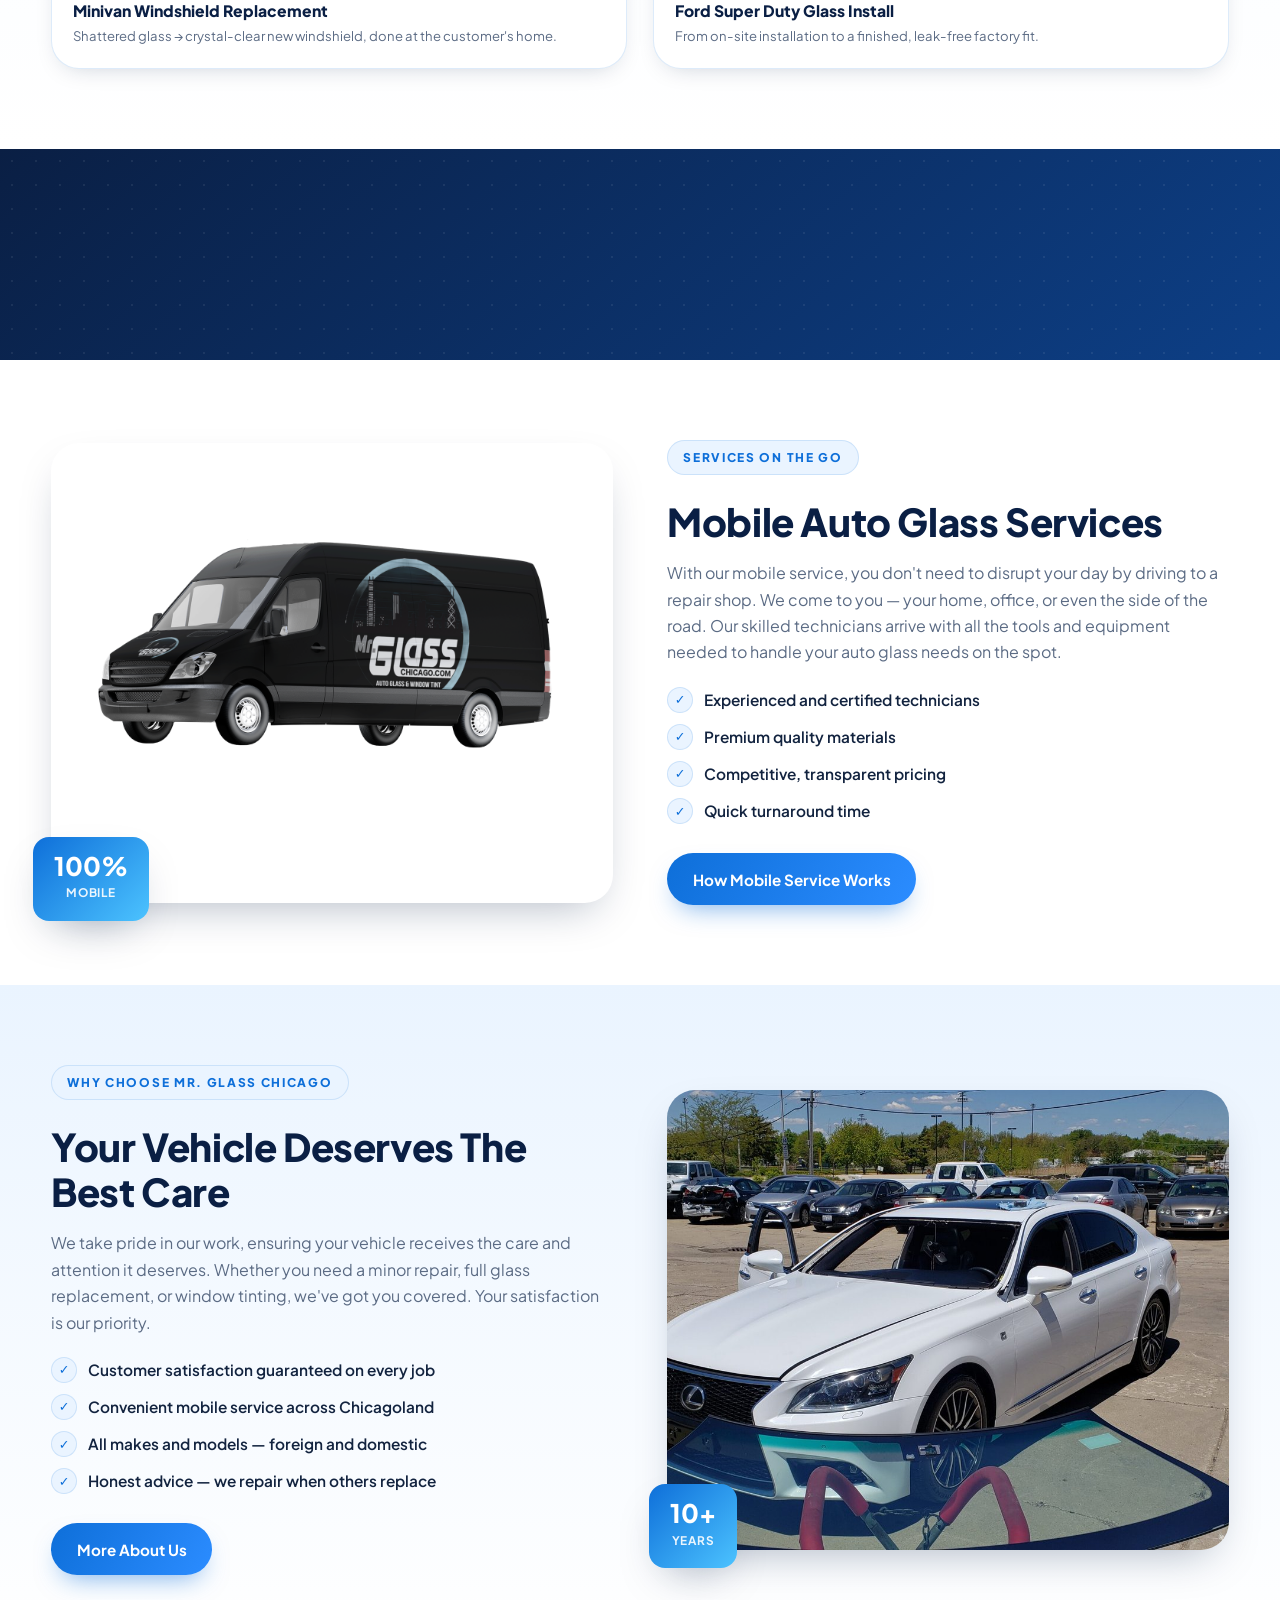
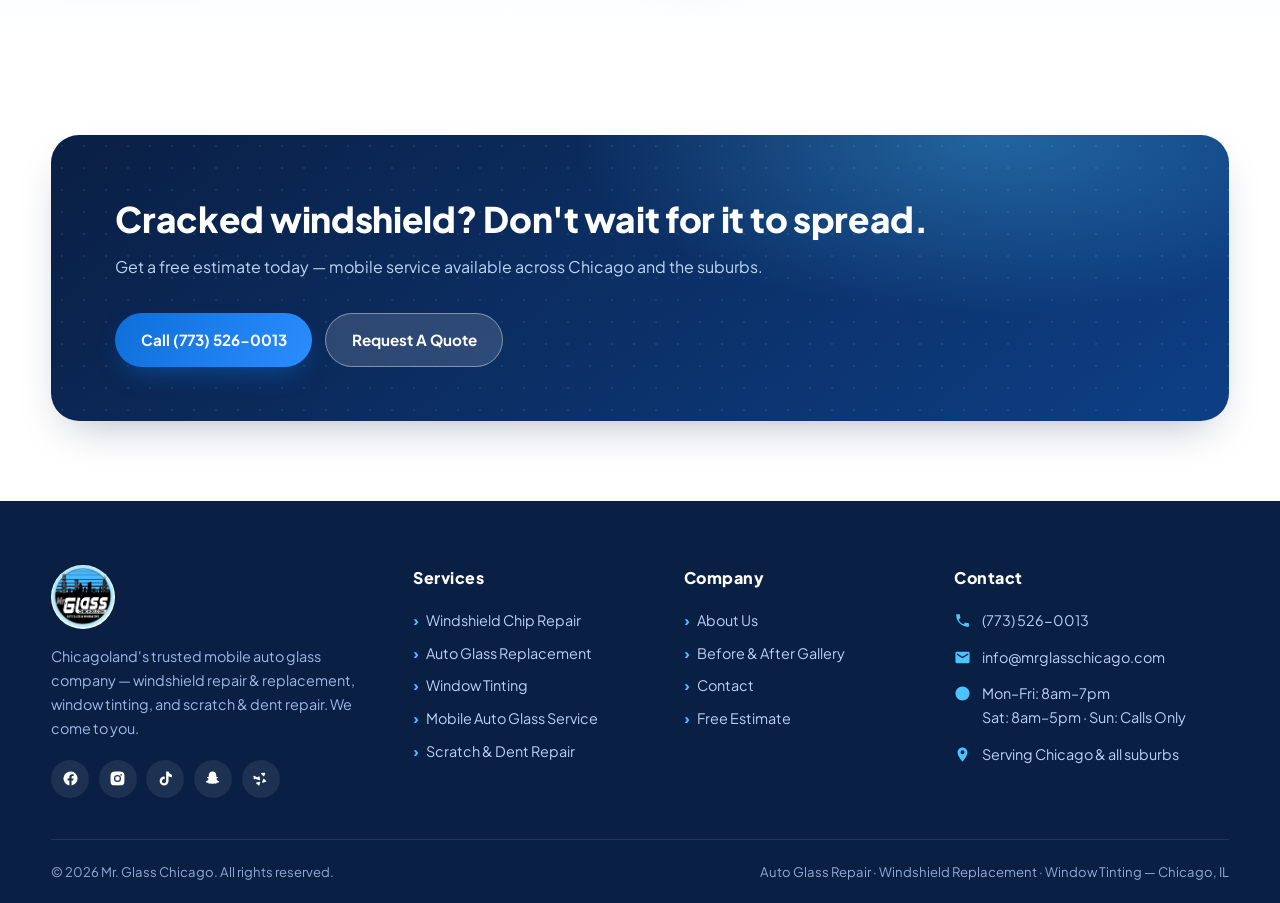
==== commit 685cf038: "Fix card text readability, redesign interactive car, desktop car-right layout, UX hints" ====
--- a/index.html
+++ b/index.html
@@ -312,29 +312,62 @@
   <div class="container">
     <div class="car-select-wrap">
       <div class="car-stage reveal">
+        <span class="car-hint">Tap the broken glass</span>
         <svg viewBox="0 0 360 620" role="group" aria-label="Interactive vehicle glass selector — tap a glass panel">
-          <text class="car-label" x="180" y="22" text-anchor="middle">FRONT</text>
+          <defs>
+            <linearGradient id="glassGrad" x1="0" y1="0" x2="0" y2="1">
+              <stop offset="0" stop-color="#c4eaff"/>
+              <stop offset=".55" stop-color="#5fb7ef"/>
+              <stop offset="1" stop-color="#2f7fd0"/>
+            </linearGradient>
+            <linearGradient id="bodyGrad" x1="0" y1="0" x2="1" y2="1">
+              <stop offset="0" stop-color="#14407c"/>
+              <stop offset=".5" stop-color="#0d2c55"/>
+              <stop offset="1" stop-color="#0a2144"/>
+            </linearGradient>
+            <linearGradient id="roofGrad" x1="0" y1="0" x2="0" y2="1">
+              <stop offset="0" stop-color="#103364"/>
+              <stop offset="1" stop-color="#0b2550"/>
+            </linearGradient>
+            <filter id="carBlur" x="-30%" y="-30%" width="160%" height="160%"><feGaussianBlur stdDeviation="12"/></filter>
+          </defs>
+          <text class="car-label" x="180" y="27" text-anchor="middle">FRONT</text>
+          <!-- ground shadow -->
+          <ellipse class="car-shadow" cx="180" cy="322" rx="152" ry="296" filter="url(#carBlur)"/>
+          <!-- wheels -->
+          <rect class="car-wheel" x="30" y="128" width="20" height="66" rx="9"/>
+          <rect class="car-wheel" x="310" y="128" width="20" height="66" rx="9"/>
+          <rect class="car-wheel" x="30" y="428" width="20" height="66" rx="9"/>
+          <rect class="car-wheel" x="310" y="428" width="20" height="66" rx="9"/>
           <!-- car body -->
-          <path class="car-body-path" d="M60,28 C45,40 34,90 30,170 L26,300 C24,380 30,520 44,568 C52,592 68,602 96,606 L264,606 C292,602 308,592 316,568 C330,520 336,380 334,300 L330,170 C326,90 315,40 300,28 C250,12 110,12 60,28 Z"/>
-          <!-- body details -->
-          <path class="car-detail" d="M66,78 L294,78"/>
-          <path class="car-detail" d="M72,566 L288,566"/>
-          <path class="car-detail" d="M40,44 L66,54 M320,44 L294,54"/>
+          <path class="car-body-path" d="M104,36 C78,42 60,66 54,108 C48,150 44,205 44,262 L44,378 C44,458 50,528 62,564 C70,588 88,597 118,599 L242,599 C272,597 290,588 298,564 C310,528 316,458 316,378 L316,262 C316,205 312,150 306,108 C300,66 282,42 256,36 C210,26 150,26 104,36 Z"/>
+          <!-- headlights / taillights -->
+          <rect class="car-light" x="72" y="40" width="46" height="13" rx="6.5" transform="rotate(-7 95 46)"/>
+          <rect class="car-light" x="242" y="40" width="46" height="13" rx="6.5" transform="rotate(7 265 46)"/>
+          <rect class="car-tail" x="68" y="576" width="50" height="13" rx="6.5"/>
+          <rect class="car-tail" x="242" y="576" width="50" height="13" rx="6.5"/>
+          <!-- mirrors -->
+          <rect class="car-mirror" x="26" y="166" width="22" height="12" rx="6"/>
+          <rect class="car-mirror" x="312" y="166" width="22" height="12" rx="6"/>
+          <!-- hood & trunk lines -->
+          <path class="car-detail" d="M72,66 Q180,50 288,66"/>
+          <path class="car-detail" d="M74,560 Q180,574 286,560"/>
+          <!-- roof panel -->
+          <path class="car-roof" d="M96,176 L264,176 L268,446 L92,446 Z"/>
           <!-- windshield -->
-          <path class="glass-part" data-part="windshield" d="M96,112 L264,112 L282,166 L78,166 Z"><title>Windshield</title></path>
+          <path class="glass-part" data-part="windshield" d="M100,88 L260,88 L284,156 Q180,172 76,156 Z"><title>Windshield</title></path>
           <!-- side windows -->
-          <path class="glass-part" data-part="driver-front" d="M58,190 L88,186 L90,300 L56,304 Z"><title>Driver Front Window</title></path>
-          <path class="glass-part" data-part="driver-rear" d="M56,322 L90,318 L88,440 L58,444 Z"><title>Driver Rear Window</title></path>
-          <path class="glass-part" data-part="passenger-front" d="M272,186 L302,190 L304,304 L270,300 Z"><title>Passenger Front Window</title></path>
-          <path class="glass-part" data-part="passenger-rear" d="M270,318 L304,322 L302,444 L272,440 Z"><title>Passenger Rear Window</title></path>
+          <path class="glass-part" data-part="driver-front" d="M58,192 L90,188 L92,296 L56,300 Z"><title>Driver Front Window</title></path>
+          <path class="glass-part" data-part="driver-rear" d="M56,320 L92,316 L90,436 L58,440 Z"><title>Driver Rear Window</title></path>
+          <path class="glass-part" data-part="passenger-front" d="M270,188 L302,192 L304,300 L268,296 Z"><title>Passenger Front Window</title></path>
+          <path class="glass-part" data-part="passenger-rear" d="M268,316 L304,320 L302,440 L270,436 Z"><title>Passenger Rear Window</title></path>
           <!-- quarter glass -->
-          <path class="glass-part" data-part="driver-quarter" d="M56,460 L84,456 L84,536 L54,546 Z"><title>Driver Quarter Glass</title></path>
-          <path class="glass-part" data-part="passenger-quarter" d="M276,456 L304,460 L306,546 L276,536 Z"><title>Passenger Quarter Glass</title></path>
+          <path class="glass-part" data-part="driver-quarter" d="M56,456 L86,452 L86,528 L54,540 Z"><title>Driver Quarter Glass</title></path>
+          <path class="glass-part" data-part="passenger-quarter" d="M274,452 L304,456 L306,540 L274,528 Z"><title>Passenger Quarter Glass</title></path>
           <!-- rear windshield -->
-          <path class="glass-part" data-part="rear-windshield" d="M78,472 L282,472 L264,528 L96,528 Z"><title>Rear Windshield</title></path>
+          <path class="glass-part" data-part="rear-windshield" d="M80,468 Q180,454 280,468 L262,532 L98,532 Z"><title>Rear Windshield</title></path>
           <!-- sunroof -->
-          <rect class="glass-part" data-part="sunroof" x="146" y="238" width="68" height="88" rx="14"><title>Sunroof / Moonroof</title></rect>
-          <text class="car-label" x="180" y="300" text-anchor="middle" style="fill:rgba(255,255,255,.35)">TAP GLASS</text>
+          <rect class="glass-part" data-part="sunroof" x="142" y="228" width="76" height="94" rx="16"><title>Sunroof / Moonroof</title></rect>
           <text class="car-label" x="180" y="616" text-anchor="middle">REAR</text>
         </svg>
       </div>
--- a/assets/css/style.css
+++ b/assets/css/style.css
@@ -148,11 +148,28 @@
 .car-stage{position:relative;background:radial-gradient(420px 420px at 50% 35%,rgba(76,195,255,.16),transparent 70%),linear-gradient(165deg,var(--navy),#0d3f86);border-radius:var(--radius-lg);padding:2.2rem 2rem;box-shadow:var(--shadow);overflow:hidden}
 .car-stage::before{content:"";position:absolute;inset:0;background-image:radial-gradient(rgba(255,255,255,.08) 1px,transparent 1px);background-size:22px 22px;pointer-events:none}
 .car-stage svg{width:min(300px,72vw);height:auto;display:block;position:relative}
-.glass-part{fill:#cfe4ff;stroke:#4cc3ff;stroke-width:2;cursor:pointer;transition:fill .25s,filter .25s,stroke .25s}
-.glass-part:hover{fill:#9be0ff;filter:drop-shadow(0 0 8px rgba(76,195,255,.8))}
-.glass-part.selected{fill:#4cc3ff;stroke:#fff;filter:drop-shadow(0 0 12px rgba(76,195,255,.9))}
-.car-body-path{fill:rgba(255,255,255,.07);stroke:rgba(255,255,255,.45);stroke-width:2.5}
-.car-detail{fill:none;stroke:rgba(255,255,255,.25);stroke-width:2}
+.glass-part{fill:url(#glassGrad);stroke:#7fd4f7;stroke-width:2;cursor:pointer;transition:fill .25s,filter .25s,stroke .25s;animation:partPulse 2.8s ease-in-out infinite}
+.glass-part:nth-of-type(2n){animation-delay:.4s}
+.glass-part:nth-of-type(3n){animation-delay:.8s}
+.glass-part:nth-of-type(4n){animation-delay:1.2s}
+.car-stage svg.interacted .glass-part{animation:none}
+@keyframes partPulse{0%,100%{filter:drop-shadow(0 0 0 rgba(76,195,255,0))}50%{filter:drop-shadow(0 0 12px rgba(76,195,255,.95))}}
+.glass-part:hover{fill:#9be0ff;filter:drop-shadow(0 0 10px rgba(76,195,255,.9))}
+.glass-part.selected{fill:#4cc3ff;stroke:#fff;filter:drop-shadow(0 0 14px rgba(76,195,255,1));animation:none}
+.car-hint{position:absolute;top:14px;left:50%;transform:translateX(-50%);z-index:3;background:linear-gradient(135deg,var(--blue),var(--sky));color:#fff;font-weight:800;font-size:.76rem;letter-spacing:.08em;text-transform:uppercase;padding:.5rem 1.1rem;border-radius:999px;box-shadow:0 10px 24px -8px rgba(14,111,217,.7);white-space:nowrap;animation:hintFloat 2.2s ease-in-out infinite;pointer-events:none}
+.car-hint::after{content:"";position:absolute;left:50%;bottom:-6px;transform:translateX(-50%);border:6px solid transparent;border-top-color:var(--sky);border-bottom:0}
+.car-hint.hide{opacity:0;transform:translateX(-50%) translateY(-8px);transition:opacity .4s,transform .4s}
+@keyframes hintFloat{0%,100%{transform:translateX(-50%) translateY(0)}50%{transform:translateX(-50%) translateY(-5px)}}
+@media(min-width:921px){.car-select-wrap{grid-template-columns:1fr auto}.car-select-wrap>.car-stage{order:2}.car-select-wrap>.car-panel{order:1;min-width:0}}
+@media(max-width:820px){.svc-card.svc-photo{min-height:300px;aspect-ratio:4/3}}
+.car-body-path{fill:url(#bodyGrad);stroke:rgba(127,212,247,.5);stroke-width:2.5}
+.car-roof{fill:url(#roofGrad);stroke:rgba(255,255,255,.14);stroke-width:1.5}
+.car-wheel{fill:#071625;stroke:rgba(255,255,255,.16);stroke-width:1.5}
+.car-mirror{fill:#0d2c55;stroke:rgba(127,212,247,.55);stroke-width:1.5}
+.car-light{fill:#ffe9a8;stroke:rgba(255,255,255,.35);stroke-width:1}
+.car-tail{fill:#ff6b6b;stroke:rgba(255,255,255,.3);stroke-width:1}
+.car-shadow{fill:rgba(0,0,0,.4)}
+.car-detail{fill:none;stroke:rgba(255,255,255,.22);stroke-width:2}
 .car-label{fill:#9fc4ef;font-size:11px;font-weight:700;letter-spacing:.14em;text-transform:uppercase;font-family:var(--font)}
 .car-panel .sel-chips{display:flex;flex-wrap:wrap;gap:.55rem;margin:1.1rem 0 1.3rem;min-height:42px}
 .sel-chip{display:inline-flex;align-items:center;gap:.5rem;background:var(--ice);border:1.5px solid var(--line);color:var(--navy);font-weight:700;font-size:.84rem;padding:.45rem .8rem;border-radius:999px;animation:chipIn .3s var(--ease)}
@@ -217,16 +234,17 @@
 .svc-card:hover .svc-img{filter:saturate(1.1)}
 /* Image-centric photo cards (home "What We Do") */
 .svc-card.svc-photo{padding:0;border:0;aspect-ratio:4/3.3;display:flex;align-items:flex-end;overflow:hidden;min-height:340px}
-.svc-card.svc-photo::before{background:linear-gradient(180deg,rgba(10,31,68,.03) 30%,rgba(10,31,68,.55) 68%,rgba(10,31,68,.94) 100%);opacity:1;z-index:1;transition:.4s}
-.svc-card.svc-photo:hover::before{background:linear-gradient(180deg,rgba(14,111,217,.12) 25%,rgba(10,31,68,.65) 65%,rgba(10,31,68,.96) 100%)}
+.svc-card.svc-photo::before{background:linear-gradient(180deg,rgba(10,31,68,.12) 0%,rgba(10,31,68,.35) 45%,rgba(10,31,68,.9) 100%);opacity:1;z-index:1;transition:.4s}
+.svc-card.svc-photo:hover::before{background:linear-gradient(180deg,rgba(14,111,217,.2) 0%,rgba(10,31,68,.45) 45%,rgba(10,31,68,.94) 100%)}
 .svc-photo .svc-img-bg{position:absolute;inset:0;width:100%;height:100%;object-fit:cover;transition:transform .7s var(--ease)}
 .svc-photo:hover .svc-img-bg{transform:scale(1.09)}
-.svc-photo .svc-body{position:relative;z-index:2;padding:1.3rem 1.4rem;color:#fff;width:100%}
+.svc-photo .svc-body{position:relative;z-index:2;padding:1.15rem 1.3rem 1.25rem;color:#fff;width:100%;background:linear-gradient(180deg,rgba(10,31,68,.55),rgba(10,31,68,.82));backdrop-filter:blur(10px);-webkit-backdrop-filter:blur(10px);border-top:1px solid rgba(255,255,255,.16)}
+.svc-photo .svc-body h3,.svc-photo .svc-body p{text-shadow:0 1px 6px rgba(0,0,0,.55)}
 .svc-photo .svc-ico{width:44px;height:44px;border-radius:12px;background:rgba(255,255,255,.16);backdrop-filter:blur(8px);-webkit-backdrop-filter:blur(8px);border:1px solid rgba(255,255,255,.4);margin-bottom:.75rem}
 .svc-photo .svc-ico svg{width:22px;height:22px}
 .svc-card.svc-photo:hover .svc-ico{background:linear-gradient(135deg,var(--blue),var(--sky));transform:none}
-.svc-photo h3{color:#fff;font-size:1.18rem;margin-bottom:.35rem}
-.svc-photo p{color:#c8dcf7;font-size:.87rem;margin-bottom:.7rem}
+.svc-card.svc-photo h3{color:#fff;font-size:1.18rem;margin-bottom:.35rem}
+.svc-card.svc-photo p{color:#d6e6fb;font-size:.87rem;margin-bottom:.7rem}
 .svc-photo .svc-link{color:var(--sky)}
 .svc-photo:hover .svc-link{color:#9be0ff}
 .svc-ico{width:56px;height:56px;border-radius:16px;display:grid;place-items:center;background:linear-gradient(135deg,var(--navy),var(--blue));margin-bottom:1.2rem;transition:.35s}
@@ -407,6 +425,7 @@
 
 /* ---------- Responsive ---------- */
 @media(max-width:1020px){
+  .scroll-hint{display:none}
   .hero .container{grid-template-columns:1fr;padding:3.6rem 0 3.4rem;gap:2.6rem}
   .hero-media .hero-img-main{height:380px}
   .hero-card.hc1{left:6px}.hero-card.hc2{right:6px}
@@ -426,6 +445,19 @@
   .has-drop.open .dropdown{display:block}
   .f-row{grid-template-columns:1fr}
   .call-fab{display:grid}
+  .hero-video-overlay{background:linear-gradient(160deg,rgba(10,31,68,.93) 0%,rgba(13,63,134,.82) 60%,rgba(10,31,68,.92) 100%)}
+  .hero .hero-inner{padding:4.4rem 0 3.8rem}
+  .page-hero{padding:3.2rem 0 2.8rem}
+  .stats-grid{grid-template-columns:repeat(2,1fr);gap:1.6rem}
+  .modal-card{padding:1.6rem 1.2rem}
+  .scroll-modal-card{padding:2rem 1.3rem}
+  .scroll-modal-card h3{font-size:1.35rem}
+  .rev-m-card{flex:0 0 300px}
+  .toast-stack{top:auto;bottom:92px;right:12px;left:12px;align-items:stretch}
+  .toast{min-width:0;width:100%;max-width:none}
+  .sel-chip{font-size:.8rem}
+  .car-stage{padding:1.6rem 1.2rem}
+  .cta-band{padding:2.6rem 1.4rem}
   .section{padding:3.6rem 0}
   .footer-main{grid-template-columns:1fr}
   .topbar .tb-left .tb-hide-m{display:none}
